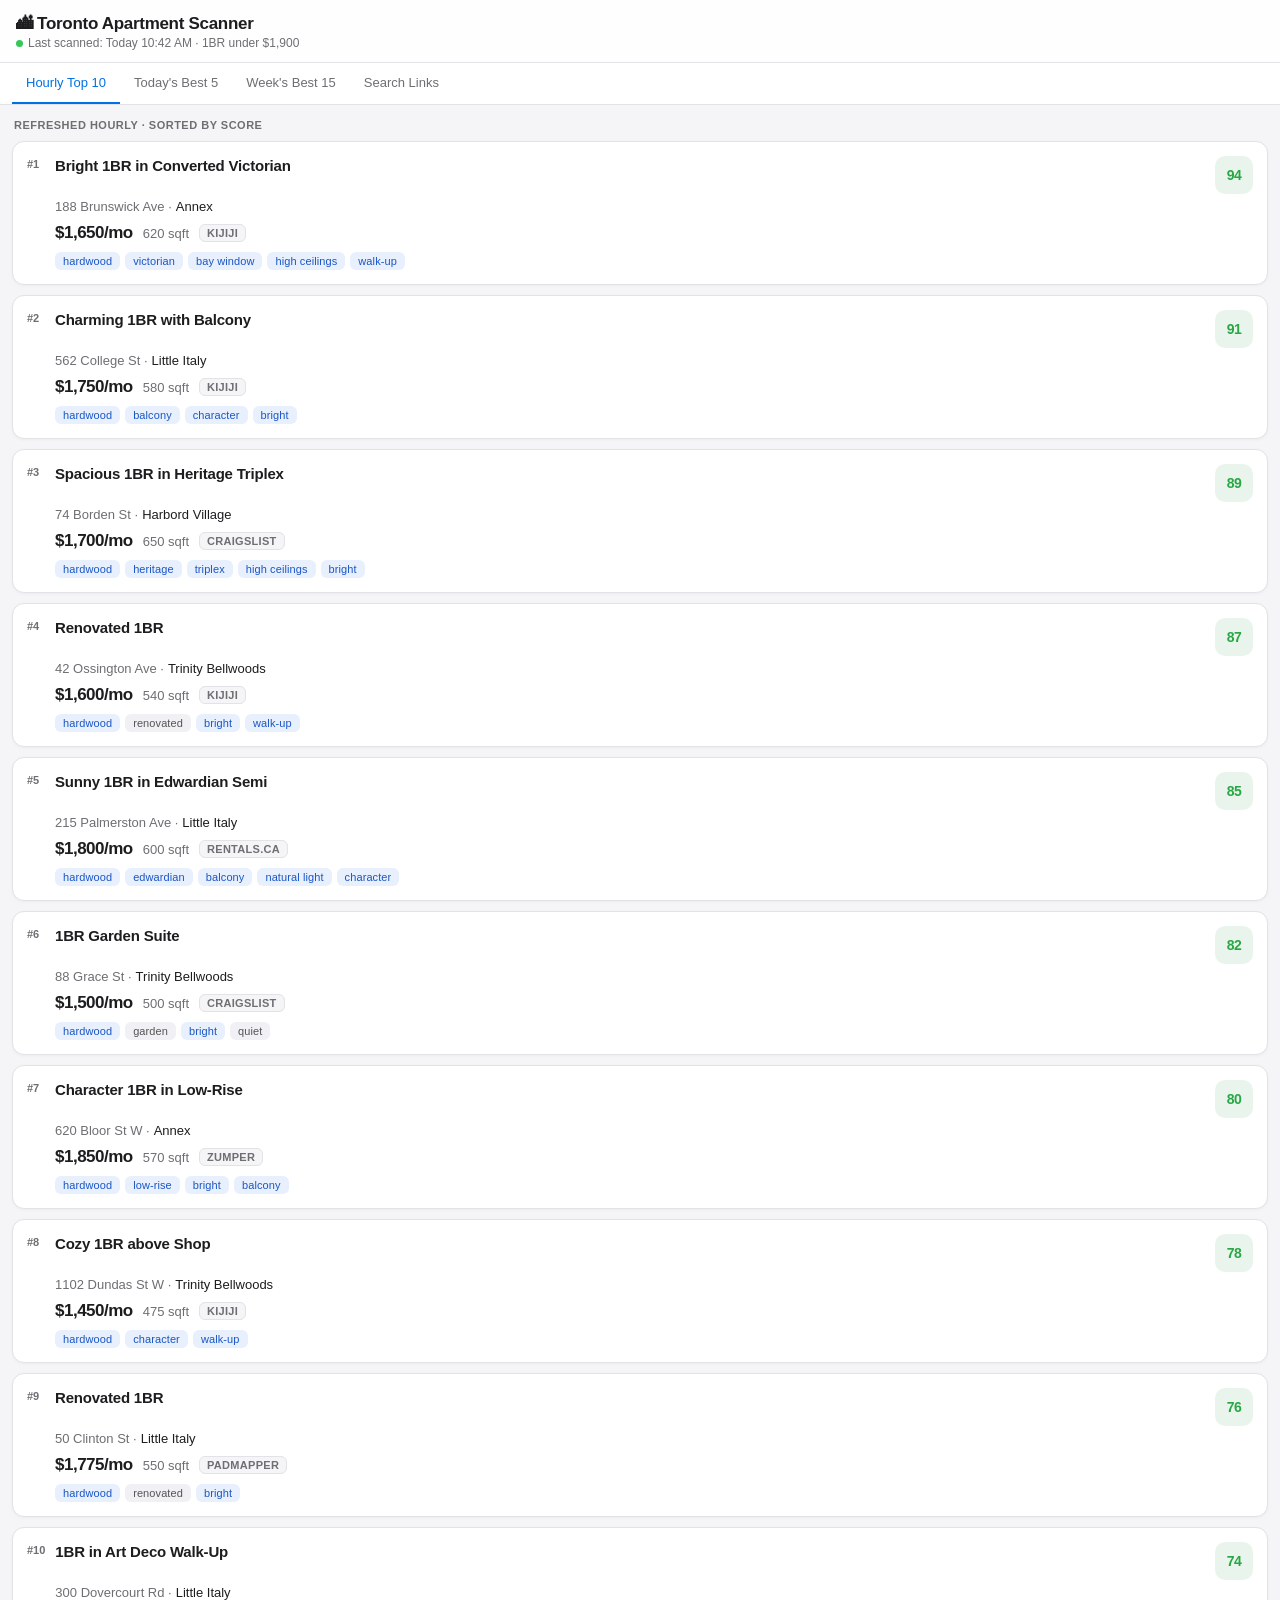
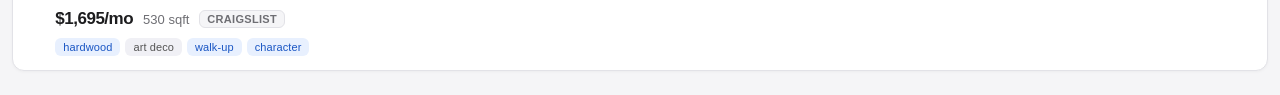
==== apt-629e1b6b12ad5790/index.html @ df5a7487 "Move apartment scanner to unlisted path, add noindex + robots.txt Co-Authored-By: Claude Sonnet 4.6 " ====
<!DOCTYPE html>
<html lang="en">
<head>
<meta charset="UTF-8">
<meta name="viewport" content="width=device-width, initial-scale=1.0">
<meta name="robots" content="noindex, nofollow">
<title>Toronto Apartment Scanner</title>
<style>
  * { box-sizing: border-box; margin: 0; padding: 0; }

  :root {
    --bg: #f5f5f7;
    --card: #fff;
    --border: #e2e2e7;
    --text: #1d1d1f;
    --sub: #6e6e73;
    --green: #28a745;
    --green-bg: #e9f5ec;
    --yellow: #d4820a;
    --yellow-bg: #fef3cd;
    --tag-bg: #e8f0fe;
    --tag: #1a56c4;
    --accent: #0071e3;
    --radius: 12px;
  }

  body {
    font-family: -apple-system, BlinkMacSystemFont, 'SF Pro Text', 'Segoe UI', sans-serif;
    background: var(--bg);
    color: var(--text);
    min-height: 100vh;
  }

  header {
    background: rgba(255,255,255,0.85);
    backdrop-filter: saturate(180%) blur(20px);
    -webkit-backdrop-filter: saturate(180%) blur(20px);
    border-bottom: 1px solid var(--border);
    padding: 14px 16px 12px;
    position: sticky;
    top: 0;
    z-index: 100;
  }

  header h1 {
    font-size: 17px;
    font-weight: 600;
    letter-spacing: -0.3px;
  }

  header p {
    font-size: 12px;
    color: var(--sub);
    margin-top: 2px;
  }

  .pulse {
    display: inline-block;
    width: 7px; height: 7px;
    background: #34c759;
    border-radius: 50%;
    margin-right: 5px;
    animation: pulse 2s infinite;
  }

  @keyframes pulse {
    0%, 100% { opacity: 1; }
    50% { opacity: 0.4; }
  }

  nav {
    display: flex;
    overflow-x: auto;
    scrollbar-width: none;
    padding: 0 12px;
    background: var(--card);
    border-bottom: 1px solid var(--border);
    gap: 0;
  }

  nav::-webkit-scrollbar { display: none; }

  nav button {
    flex-shrink: 0;
    background: none;
    border: none;
    padding: 12px 14px;
    font-size: 13px;
    font-weight: 500;
    color: var(--sub);
    cursor: pointer;
    border-bottom: 2px solid transparent;
    white-space: nowrap;
    font-family: inherit;
    transition: color 0.15s;
  }

  nav button.active {
    color: var(--accent);
    border-bottom-color: var(--accent);
  }

  .tab-content { display: none; padding: 14px 12px; }
  .tab-content.active { display: block; }

  .section-label {
    font-size: 11px;
    font-weight: 600;
    text-transform: uppercase;
    letter-spacing: 0.5px;
    color: var(--sub);
    margin-bottom: 10px;
    padding-left: 2px;
  }

  .card {
    background: var(--card);
    border-radius: var(--radius);
    padding: 14px;
    margin-bottom: 10px;
    border: 1px solid var(--border);
    box-shadow: 0 1px 3px rgba(0,0,0,0.04);
  }

  .card-header {
    display: flex;
    align-items: flex-start;
    justify-content: space-between;
    gap: 8px;
  }

  .card-title {
    font-size: 15px;
    font-weight: 600;
    letter-spacing: -0.2px;
    line-height: 1.3;
    flex: 1;
  }

  .score-badge {
    flex-shrink: 0;
    width: 38px; height: 38px;
    border-radius: 10px;
    display: flex;
    align-items: center;
    justify-content: center;
    font-size: 14px;
    font-weight: 700;
    letter-spacing: -0.5px;
  }

  .score-green { background: var(--green-bg); color: var(--green); }
  .score-yellow { background: var(--yellow-bg); color: var(--yellow); }

  .card-addr {
    font-size: 13px;
    color: var(--sub);
    margin-top: 5px;
    display: flex;
    align-items: center;
    gap: 4px;
  }

  .card-addr span { color: var(--text); font-weight: 500; }

  .card-meta {
    display: flex;
    align-items: center;
    gap: 10px;
    margin-top: 9px;
    flex-wrap: wrap;
  }

  .price {
    font-size: 17px;
    font-weight: 700;
    letter-spacing: -0.5px;
    color: var(--text);
  }

  .sqft {
    font-size: 13px;
    color: var(--sub);
  }

  .source-badge {
    font-size: 11px;
    font-weight: 600;
    padding: 2px 7px;
    background: var(--bg);
    border: 1px solid var(--border);
    border-radius: 6px;
    color: var(--sub);
    text-transform: uppercase;
    letter-spacing: 0.3px;
  }

  .tags {
    display: flex;
    flex-wrap: wrap;
    gap: 5px;
    margin-top: 9px;
  }

  .tag {
    font-size: 11px;
    font-weight: 500;
    padding: 3px 8px;
    border-radius: 6px;
    background: #f0f0f5;
    color: #555;
    letter-spacing: 0.1px;
  }

  .tag.match {
    background: var(--tag-bg);
    color: var(--tag);
  }

  .rank-num {
    font-size: 11px;
    font-weight: 700;
    color: var(--sub);
    min-width: 18px;
    padding-top: 2px;
  }

  .card-inner { flex: 1; }

  .card-row { display: flex; gap: 10px; }

  /* Search Links tab */
  .links-grid {
    display: grid;
    grid-template-columns: 1fr 1fr;
    gap: 8px;
  }

  .link-card {
    background: var(--card);
    border: 1px solid var(--border);
    border-radius: var(--radius);
    padding: 14px 12px;
    text-decoration: none;
    color: var(--text);
    display: flex;
    align-items: center;
    gap: 8px;
    box-shadow: 0 1px 3px rgba(0,0,0,0.04);
    transition: background 0.12s;
    -webkit-tap-highlight-color: transparent;
  }

  .link-card:active { background: #f0f0f5; }

  .link-icon {
    font-size: 20px;
    flex-shrink: 0;
  }

  .link-name {
    font-size: 13px;
    font-weight: 600;
    line-height: 1.2;
  }

  .link-desc {
    font-size: 11px;
    color: var(--sub);
    margin-top: 1px;
  }

  .link-arrow {
    margin-left: auto;
    color: var(--sub);
    font-size: 12px;
  }

  .search-note {
    font-size: 12px;
    color: var(--sub);
    background: var(--card);
    border: 1px solid var(--border);
    border-radius: var(--radius);
    padding: 10px 12px;
    margin-bottom: 12px;
    line-height: 1.5;
  }

  .search-note strong { color: var(--text); }
</style>
</head>
<body>

<header>
  <h1>🏙 Toronto Apartment Scanner</h1>
  <p><span class="pulse"></span>Last scanned: Today 10:42 AM · 1BR under $1,900</p>
</header>

<nav>
  <button class="active" onclick="showTab('hourly')">Hourly Top 10</button>
  <button onclick="showTab('today')">Today's Best 5</button>
  <button onclick="showTab('week')">Week's Best 15</button>
  <button onclick="showTab('links')">Search Links</button>
</nav>

<!-- HOURLY TOP 10 -->
<div class="tab-content active" id="tab-hourly">
  <p class="section-label">Refreshed hourly · Sorted by score</p>

  <!-- Card 1 -->
  <div class="card">
    <div class="card-row">
      <div class="rank-num">#1</div>
      <div class="card-inner">
        <div class="card-header">
          <div class="card-title">Bright 1BR in Converted Victorian</div>
          <div class="score-badge score-green">94</div>
        </div>
        <div class="card-addr">188 Brunswick Ave · <span>Annex</span></div>
        <div class="card-meta">
          <span class="price">$1,650/mo</span>
          <span class="sqft">620 sqft</span>
          <span class="source-badge">Kijiji</span>
        </div>
        <div class="tags">
          <span class="tag match">hardwood</span>
          <span class="tag match">victorian</span>
          <span class="tag match">bay window</span>
          <span class="tag match">high ceilings</span>
          <span class="tag match">walk-up</span>
        </div>
      </div>
    </div>
  </div>

  <!-- Card 2 -->
  <div class="card">
    <div class="card-row">
      <div class="rank-num">#2</div>
      <div class="card-inner">
        <div class="card-header">
          <div class="card-title">Charming 1BR with Balcony</div>
          <div class="score-badge score-green">91</div>
        </div>
        <div class="card-addr">562 College St · <span>Little Italy</span></div>
        <div class="card-meta">
          <span class="price">$1,750/mo</span>
          <span class="sqft">580 sqft</span>
          <span class="source-badge">Kijiji</span>
        </div>
        <div class="tags">
          <span class="tag match">hardwood</span>
          <span class="tag match">balcony</span>
          <span class="tag match">character</span>
          <span class="tag match">bright</span>
        </div>
      </div>
    </div>
  </div>

  <!-- Card 3 -->
  <div class="card">
    <div class="card-row">
      <div class="rank-num">#3</div>
      <div class="card-inner">
        <div class="card-header">
          <div class="card-title">Spacious 1BR in Heritage Triplex</div>
          <div class="score-badge score-green">89</div>
        </div>
        <div class="card-addr">74 Borden St · <span>Harbord Village</span></div>
        <div class="card-meta">
          <span class="price">$1,700/mo</span>
          <span class="sqft">650 sqft</span>
          <span class="source-badge">Craigslist</span>
        </div>
        <div class="tags">
          <span class="tag match">hardwood</span>
          <span class="tag match">heritage</span>
          <span class="tag match">triplex</span>
          <span class="tag match">high ceilings</span>
          <span class="tag match">bright</span>
        </div>
      </div>
    </div>
  </div>

  <!-- Card 4 -->
  <div class="card">
    <div class="card-row">
      <div class="rank-num">#4</div>
      <div class="card-inner">
        <div class="card-header">
          <div class="card-title">Renovated 1BR</div>
          <div class="score-badge score-green">87</div>
        </div>
        <div class="card-addr">42 Ossington Ave · <span>Trinity Bellwoods</span></div>
        <div class="card-meta">
          <span class="price">$1,600/mo</span>
          <span class="sqft">540 sqft</span>
          <span class="source-badge">Kijiji</span>
        </div>
        <div class="tags">
          <span class="tag match">hardwood</span>
          <span class="tag">renovated</span>
          <span class="tag match">bright</span>
          <span class="tag match">walk-up</span>
        </div>
      </div>
    </div>
  </div>

  <!-- Card 5 -->
  <div class="card">
    <div class="card-row">
      <div class="rank-num">#5</div>
      <div class="card-inner">
        <div class="card-header">
          <div class="card-title">Sunny 1BR in Edwardian Semi</div>
          <div class="score-badge score-green">85</div>
        </div>
        <div class="card-addr">215 Palmerston Ave · <span>Little Italy</span></div>
        <div class="card-meta">
          <span class="price">$1,800/mo</span>
          <span class="sqft">600 sqft</span>
          <span class="source-badge">Rentals.ca</span>
        </div>
        <div class="tags">
          <span class="tag match">hardwood</span>
          <span class="tag match">edwardian</span>
          <span class="tag match">balcony</span>
          <span class="tag match">natural light</span>
          <span class="tag match">character</span>
        </div>
      </div>
    </div>
  </div>

  <!-- Card 6 -->
  <div class="card">
    <div class="card-row">
      <div class="rank-num">#6</div>
      <div class="card-inner">
        <div class="card-header">
          <div class="card-title">1BR Garden Suite</div>
          <div class="score-badge score-green">82</div>
        </div>
        <div class="card-addr">88 Grace St · <span>Trinity Bellwoods</span></div>
        <div class="card-meta">
          <span class="price">$1,500/mo</span>
          <span class="sqft">500 sqft</span>
          <span class="source-badge">Craigslist</span>
        </div>
        <div class="tags">
          <span class="tag match">hardwood</span>
          <span class="tag">garden</span>
          <span class="tag match">bright</span>
          <span class="tag">quiet</span>
        </div>
      </div>
    </div>
  </div>

  <!-- Card 7 -->
  <div class="card">
    <div class="card-row">
      <div class="rank-num">#7</div>
      <div class="card-inner">
        <div class="card-header">
          <div class="card-title">Character 1BR in Low-Rise</div>
          <div class="score-badge score-green">80</div>
        </div>
        <div class="card-addr">620 Bloor St W · <span>Annex</span></div>
        <div class="card-meta">
          <span class="price">$1,850/mo</span>
          <span class="sqft">570 sqft</span>
          <span class="source-badge">Zumper</span>
        </div>
        <div class="tags">
          <span class="tag match">hardwood</span>
          <span class="tag match">low-rise</span>
          <span class="tag match">bright</span>
          <span class="tag match">balcony</span>
        </div>
      </div>
    </div>
  </div>

  <!-- Card 8 -->
  <div class="card">
    <div class="card-row">
      <div class="rank-num">#8</div>
      <div class="card-inner">
        <div class="card-header">
          <div class="card-title">Cozy 1BR above Shop</div>
          <div class="score-badge score-green">78</div>
        </div>
        <div class="card-addr">1102 Dundas St W · <span>Trinity Bellwoods</span></div>
        <div class="card-meta">
          <span class="price">$1,450/mo</span>
          <span class="sqft">475 sqft</span>
          <span class="source-badge">Kijiji</span>
        </div>
        <div class="tags">
          <span class="tag match">hardwood</span>
          <span class="tag match">character</span>
          <span class="tag match">walk-up</span>
        </div>
      </div>
    </div>
  </div>

  <!-- Card 9 -->
  <div class="card">
    <div class="card-row">
      <div class="rank-num">#9</div>
      <div class="card-inner">
        <div class="card-header">
          <div class="card-title">Renovated 1BR</div>
          <div class="score-badge score-green">76</div>
        </div>
        <div class="card-addr">50 Clinton St · <span>Little Italy</span></div>
        <div class="card-meta">
          <span class="price">$1,775/mo</span>
          <span class="sqft">550 sqft</span>
          <span class="source-badge">PadMapper</span>
        </div>
        <div class="tags">
          <span class="tag match">hardwood</span>
          <span class="tag">renovated</span>
          <span class="tag match">bright</span>
        </div>
      </div>
    </div>
  </div>

  <!-- Card 10 -->
  <div class="card">
    <div class="card-row">
      <div class="rank-num">#10</div>
      <div class="card-inner">
        <div class="card-header">
          <div class="card-title">1BR in Art Deco Walk-Up</div>
          <div class="score-badge score-green">74</div>
        </div>
        <div class="card-addr">300 Dovercourt Rd · <span>Little Italy</span></div>
        <div class="card-meta">
          <span class="price">$1,695/mo</span>
          <span class="sqft">530 sqft</span>
          <span class="source-badge">Craigslist</span>
        </div>
        <div class="tags">
          <span class="tag match">hardwood</span>
          <span class="tag">art deco</span>
          <span class="tag match">walk-up</span>
          <span class="tag match">character</span>
        </div>
      </div>
    </div>
  </div>
</div>

<!-- TODAY'S BEST 5 -->
<div class="tab-content" id="tab-today">
  <p class="section-label">Top 5 · Discovered today</p>

  <div class="card">
    <div class="card-row">
      <div class="rank-num">#1</div>
      <div class="card-inner">
        <div class="card-header">
          <div class="card-title">Bright 1BR in Converted Victorian</div>
          <div class="score-badge score-green">94</div>
        </div>
        <div class="card-addr">188 Brunswick Ave · <span>Annex</span></div>
        <div class="card-meta">
          <span class="price">$1,650/mo</span>
          <span class="sqft">620 sqft</span>
          <span class="source-badge">Kijiji</span>
        </div>
        <div class="tags">
          <span class="tag match">hardwood</span>
          <span class="tag match">victorian</span>
          <span class="tag match">bay window</span>
          <span class="tag match">high ceilings</span>
          <span class="tag match">walk-up</span>
        </div>
      </div>
    </div>
  </div>

  <div class="card">
    <div class="card-row">
      <div class="rank-num">#2</div>
      <div class="card-inner">
        <div class="card-header">
          <div class="card-title">Charming 1BR with Balcony</div>
          <div class="score-badge score-green">91</div>
        </div>
        <div class="card-addr">562 College St · <span>Little Italy</span></div>
        <div class="card-meta">
          <span class="price">$1,750/mo</span>
          <span class="sqft">580 sqft</span>
          <span class="source-badge">Kijiji</span>
        </div>
        <div class="tags">
          <span class="tag match">hardwood</span>
          <span class="tag match">balcony</span>
          <span class="tag match">character</span>
          <span class="tag match">bright</span>
        </div>
      </div>
    </div>
  </div>

  <div class="card">
    <div class="card-row">
      <div class="rank-num">#3</div>
      <div class="card-inner">
        <div class="card-header">
          <div class="card-title">Spacious 1BR in Heritage Triplex</div>
          <div class="score-badge score-green">89</div>
        </div>
        <div class="card-addr">74 Borden St · <span>Harbord Village</span></div>
        <div class="card-meta">
          <span class="price">$1,700/mo</span>
          <span class="sqft">650 sqft</span>
          <span class="source-badge">Craigslist</span>
        </div>
        <div class="tags">
          <span class="tag match">hardwood</span>
          <span class="tag match">heritage</span>
          <span class="tag match">triplex</span>
          <span class="tag match">high ceilings</span>
          <span class="tag match">bright</span>
        </div>
      </div>
    </div>
  </div>

  <div class="card">
    <div class="card-row">
      <div class="rank-num">#4</div>
      <div class="card-inner">
        <div class="card-header">
          <div class="card-title">Renovated 1BR</div>
          <div class="score-badge score-green">87</div>
        </div>
        <div class="card-addr">42 Ossington Ave · <span>Trinity Bellwoods</span></div>
        <div class="card-meta">
          <span class="price">$1,600/mo</span>
          <span class="sqft">540 sqft</span>
          <span class="source-badge">Kijiji</span>
        </div>
        <div class="tags">
          <span class="tag match">hardwood</span>
          <span class="tag">renovated</span>
          <span class="tag match">bright</span>
          <span class="tag match">walk-up</span>
        </div>
      </div>
    </div>
  </div>

  <div class="card">
    <div class="card-row">
      <div class="rank-num">#5</div>
      <div class="card-inner">
        <div class="card-header">
          <div class="card-title">Sunny 1BR in Edwardian Semi</div>
          <div class="score-badge score-green">85</div>
        </div>
        <div class="card-addr">215 Palmerston Ave · <span>Little Italy</span></div>
        <div class="card-meta">
          <span class="price">$1,800/mo</span>
          <span class="sqft">600 sqft</span>
          <span class="source-badge">Rentals.ca</span>
        </div>
        <div class="tags">
          <span class="tag match">hardwood</span>
          <span class="tag match">edwardian</span>
          <span class="tag match">balcony</span>
          <span class="tag match">natural light</span>
          <span class="tag match">character</span>
        </div>
      </div>
    </div>
  </div>
</div>

<!-- WEEK'S BEST 15 -->
<div class="tab-content" id="tab-week">
  <p class="section-label">Top 15 · Past 7 days</p>

  <!-- Repeat all 10 from hourly + 5 more synthetic ones -->
  <div class="card">
    <div class="card-row"><div class="rank-num">#1</div><div class="card-inner">
      <div class="card-header"><div class="card-title">Bright 1BR in Converted Victorian</div><div class="score-badge score-green">94</div></div>
      <div class="card-addr">188 Brunswick Ave · <span>Annex</span></div>
      <div class="card-meta"><span class="price">$1,650/mo</span><span class="sqft">620 sqft</span><span class="source-badge">Kijiji</span></div>
      <div class="tags"><span class="tag match">hardwood</span><span class="tag match">victorian</span><span class="tag match">bay window</span><span class="tag match">high ceilings</span><span class="tag match">walk-up</span></div>
    </div></div>
  </div>

  <div class="card">
    <div class="card-row"><div class="rank-num">#2</div><div class="card-inner">
      <div class="card-header"><div class="card-title">Charming 1BR with Balcony</div><div class="score-badge score-green">91</div></div>
      <div class="card-addr">562 College St · <span>Little Italy</span></div>
      <div class="card-meta"><span class="price">$1,750/mo</span><span class="sqft">580 sqft</span><span class="source-badge">Kijiji</span></div>
      <div class="tags"><span class="tag match">hardwood</span><span class="tag match">balcony</span><span class="tag match">character</span><span class="tag match">bright</span></div>
    </div></div>
  </div>

  <div class="card">
    <div class="card-row"><div class="rank-num">#3</div><div class="card-inner">
      <div class="card-header"><div class="card-title">Spacious 1BR in Heritage Triplex</div><div class="score-badge score-green">89</div></div>
      <div class="card-addr">74 Borden St · <span>Harbord Village</span></div>
      <div class="card-meta"><span class="price">$1,700/mo</span><span class="sqft">650 sqft</span><span class="source-badge">Craigslist</span></div>
      <div class="tags"><span class="tag match">hardwood</span><span class="tag match">heritage</span><span class="tag match">triplex</span><span class="tag match">high ceilings</span><span class="tag match">bright</span></div>
    </div></div>
  </div>

  <div class="card">
    <div class="card-row"><div class="rank-num">#4</div><div class="card-inner">
      <div class="card-header"><div class="card-title">Renovated 1BR</div><div class="score-badge score-green">87</div></div>
      <div class="card-addr">42 Ossington Ave · <span>Trinity Bellwoods</span></div>
      <div class="card-meta"><span class="price">$1,600/mo</span><span class="sqft">540 sqft</span><span class="source-badge">Kijiji</span></div>
      <div class="tags"><span class="tag match">hardwood</span><span class="tag">renovated</span><span class="tag match">bright</span><span class="tag match">walk-up</span></div>
    </div></div>
  </div>

  <div class="card">
    <div class="card-row"><div class="rank-num">#5</div><div class="card-inner">
      <div class="card-header"><div class="card-title">Sunny 1BR in Edwardian Semi</div><div class="score-badge score-green">85</div></div>
      <div class="card-addr">215 Palmerston Ave · <span>Little Italy</span></div>
      <div class="card-meta"><span class="price">$1,800/mo</span><span class="sqft">600 sqft</span><span class="source-badge">Rentals.ca</span></div>
      <div class="tags"><span class="tag match">hardwood</span><span class="tag match">edwardian</span><span class="tag match">balcony</span><span class="tag match">natural light</span><span class="tag match">character</span></div>
    </div></div>
  </div>

  <div class="card">
    <div class="card-row"><div class="rank-num">#6</div><div class="card-inner">
      <div class="card-header"><div class="card-title">1BR Garden Suite</div><div class="score-badge score-green">82</div></div>
      <div class="card-addr">88 Grace St · <span>Trinity Bellwoods</span></div>
      <div class="card-meta"><span class="price">$1,500/mo</span><span class="sqft">500 sqft</span><span class="source-badge">Craigslist</span></div>
      <div class="tags"><span class="tag match">hardwood</span><span class="tag">garden</span><span class="tag match">bright</span><span class="tag">quiet</span></div>
    </div></div>
  </div>

  <div class="card">
    <div class="card-row"><div class="rank-num">#7</div><div class="card-inner">
      <div class="card-header"><div class="card-title">Character 1BR in Low-Rise</div><div class="score-badge score-green">80</div></div>
      <div class="card-addr">620 Bloor St W · <span>Annex</span></div>
      <div class="card-meta"><span class="price">$1,850/mo</span><span class="sqft">570 sqft</span><span class="source-badge">Zumper</span></div>
      <div class="tags"><span class="tag match">hardwood</span><span class="tag match">low-rise</span><span class="tag match">bright</span><span class="tag match">balcony</span></div>
    </div></div>
  </div>

  <div class="card">
    <div class="card-row"><div class="rank-num">#8</div><div class="card-inner">
      <div class="card-header"><div class="card-title">Cozy 1BR above Shop</div><div class="score-badge score-green">78</div></div>
      <div class="card-addr">1102 Dundas St W · <span>Trinity Bellwoods</span></div>
      <div class="card-meta"><span class="price">$1,450/mo</span><span class="sqft">475 sqft</span><span class="source-badge">Kijiji</span></div>
      <div class="tags"><span class="tag match">hardwood</span><span class="tag match">character</span><span class="tag match">walk-up</span></div>
    </div></div>
  </div>

  <div class="card">
    <div class="card-row"><div class="rank-num">#9</div><div class="card-inner">
      <div class="card-header"><div class="card-title">Renovated 1BR</div><div class="score-badge score-green">76</div></div>
      <div class="card-addr">50 Clinton St · <span>Little Italy</span></div>
      <div class="card-meta"><span class="price">$1,775/mo</span><span class="sqft">550 sqft</span><span class="source-badge">PadMapper</span></div>
      <div class="tags"><span class="tag match">hardwood</span><span class="tag">renovated</span><span class="tag match">bright</span></div>
    </div></div>
  </div>

  <div class="card">
    <div class="card-row"><div class="rank-num">#10</div><div class="card-inner">
      <div class="card-header"><div class="card-title">1BR in Art Deco Walk-Up</div><div class="score-badge score-green">74</div></div>
      <div class="card-addr">300 Dovercourt Rd · <span>Little Italy</span></div>
      <div class="card-meta"><span class="price">$1,695/mo</span><span class="sqft">530 sqft</span><span class="source-badge">Craigslist</span></div>
      <div class="tags"><span class="tag match">hardwood</span><span class="tag">art deco</span><span class="tag match">walk-up</span><span class="tag match">character</span></div>
    </div></div>
  </div>

  <!-- 5 more for weekly view -->
  <div class="card">
    <div class="card-row"><div class="rank-num">#11</div><div class="card-inner">
      <div class="card-header"><div class="card-title">1BR in Victorian Rowhouse</div><div class="score-badge score-green">72</div></div>
      <div class="card-addr">149 Euclid Ave · <span>Trinity Bellwoods</span></div>
      <div class="card-meta"><span class="price">$1,725/mo</span><span class="sqft">560 sqft</span><span class="source-badge">Kijiji</span></div>
      <div class="tags"><span class="tag match">hardwood</span><span class="tag match">victorian</span><span class="tag match">character</span><span class="tag match">bright</span></div>
    </div></div>
  </div>

  <div class="card">
    <div class="card-row"><div class="rank-num">#12</div><div class="card-inner">
      <div class="card-header"><div class="card-title">Bright 1BR, Top Floor</div><div class="score-badge score-yellow">69</div></div>
      <div class="card-addr">885 College St · <span>Dufferin Grove</span></div>
      <div class="card-meta"><span class="price">$1,550/mo</span><span class="sqft">510 sqft</span><span class="source-badge">Zumper</span></div>
      <div class="tags"><span class="tag match">hardwood</span><span class="tag match">bright</span><span class="tag">top floor</span></div>
    </div></div>
  </div>

  <div class="card">
    <div class="card-row"><div class="rank-num">#13</div><div class="card-inner">
      <div class="card-header"><div class="card-title">1BR in Converted Duplex</div><div class="score-badge score-yellow">66</div></div>
      <div class="card-addr">345 Manning Ave · <span>Palmerston</span></div>
      <div class="card-meta"><span class="price">$1,625/mo</span><span class="sqft">490 sqft</span><span class="source-badge">PadMapper</span></div>
      <div class="tags"><span class="tag match">hardwood</span><span class="tag match">duplex</span><span class="tag match">character</span></div>
    </div></div>
  </div>

  <div class="card">
    <div class="card-row"><div class="rank-num">#14</div><div class="card-inner">
      <div class="card-header"><div class="card-title">1BR, Crown Moulding + Bay Windows</div><div class="score-badge score-yellow">63</div></div>
      <div class="card-addr">710 Spadina Ave · <span>Harbord Village</span></div>
      <div class="card-meta"><span class="price">$1,875/mo</span><span class="sqft">580 sqft</span><span class="source-badge">Rentals.ca</span></div>
      <div class="tags"><span class="tag match">hardwood</span><span class="tag match">crown mould</span><span class="tag match">bay window</span><span class="tag match">character</span></div>
    </div></div>
  </div>

  <div class="card">
    <div class="card-row"><div class="rank-num">#15</div><div class="card-inner">
      <div class="card-header"><div class="card-title">Quiet 1BR, Walk-Up</div><div class="score-badge score-yellow">60</div></div>
      <div class="card-addr">190 Robert St · <span>Harbord Village</span></div>
      <div class="card-meta"><span class="price">$1,575/mo</span><span class="sqft">520 sqft</span><span class="source-badge">Craigslist</span></div>
      <div class="tags"><span class="tag match">hardwood</span><span class="tag match">walk-up</span><span class="tag">quiet</span></div>
    </div></div>
  </div>
</div>

<!-- SEARCH LINKS -->
<div class="tab-content" id="tab-links">
  <p class="search-note"><strong>Pre-filtered links</strong> for Toronto 1BR under $1,900. Tap to search directly — new listings appear here daily.</p>

  <div class="links-grid">

    <a class="link-card" href="https://www.kijiji.ca/b-apartments-condos/city-of-toronto/1-bedroom/k0c37l1700273a54?ad=offering&price=0__1900" target="_blank" rel="noopener">
      <span class="link-icon">🏠</span>
      <div><div class="link-name">Kijiji</div><div class="link-desc">1BR · under $1,900</div></div>
      <span class="link-arrow">›</span>
    </a>

    <a class="link-card" href="https://toronto.craigslist.org/search/apa?max_price=1900&min_bedrooms=1&max_bedrooms=1" target="_blank" rel="noopener">
      <span class="link-icon">📋</span>
      <div><div class="link-name">Craigslist</div><div class="link-desc">1BR · under $1,900</div></div>
      <span class="link-arrow">›</span>
    </a>

    <a class="link-card" href="https://zumper.com/apartments-for-rent/toronto-on?beds=1&max_price=1900" target="_blank" rel="noopener">
      <span class="link-icon">🔍</span>
      <div><div class="link-name">Zumper</div><div class="link-desc">1BR · under $1,900</div></div>
      <span class="link-arrow">›</span>
    </a>

    <a class="link-card" href="https://rentals.ca/toronto?beds=1&price_max=1900" target="_blank" rel="noopener">
      <span class="link-icon">🏢</span>
      <div><div class="link-name">Rentals.ca</div><div class="link-desc">1BR · under $1,900</div></div>
      <span class="link-arrow">›</span>
    </a>

    <a class="link-card" href="https://www.padmapper.com/apartments/toronto-on?min-bedrooms=1&max-bedrooms=1&max-price=1900" target="_blank" rel="noopener">
      <span class="link-icon">🗺</span>
      <div><div class="link-name">PadMapper</div><div class="link-desc">1BR · under $1,900</div></div>
      <span class="link-arrow">›</span>
    </a>

    <a class="link-card" href="https://www.facebook.com/marketplace/toronto/propertyrentals/?propertyType=apartment&bedrooms=ONE_BEDROOM&maxPrice=1900" target="_blank" rel="noopener">
      <span class="link-icon">📘</span>
      <div><div class="link-name">FB Marketplace</div><div class="link-desc">1BR · under $1,900</div></div>
      <span class="link-arrow">›</span>
    </a>

    <a class="link-card" href="https://www.realtor.ca/map#ZoomLevel=13&Center=43.661490,-79.388840&LatitudeMax=43.73&LatitudeMin=43.59&LongitudeMax=-79.30&LongitudeMin=-79.47&PGeoIds=g30_dpz882g0&GeoName=Toronto%2C%20ON&PropertyTypeGroupID=1&BedRange=1-1&RentMax=1900&TransactionTypeId=3&SortOrder=A&SortBy=1&currency=CAD&HiddenListingCount=0&OpenHouses=0" target="_blank" rel="noopener">
      <span class="link-icon">🔑</span>
      <div><div class="link-name">Realtor.ca</div><div class="link-desc">1BR · under $1,900</div></div>
      <span class="link-arrow">›</span>
    </a>

    <a class="link-card" href="https://liv.rent/rental-listings/canada/ontario/toronto?bedrooms=1&max_price=1900" target="_blank" rel="noopener">
      <span class="link-icon">🌿</span>
      <div><div class="link-name">liv.rent</div><div class="link-desc">1BR · under $1,900</div></div>
      <span class="link-arrow">›</span>
    </a>

    <a class="link-card" href="https://www.viewit.ca/viewit/ListingSearch.aspx?CityID=53&MinBed=1&MaxBed=1&MaxRent=1900" target="_blank" rel="noopener">
      <span class="link-icon">👁</span>
      <div><div class="link-name">ViewIt.ca</div><div class="link-desc">1BR · under $1,900</div></div>
      <span class="link-arrow">›</span>
    </a>

    <a class="link-card" href="https://www.condos.ca/toronto/condos-for-rent?beds=1&maxPrice=1900" target="_blank" rel="noopener">
      <span class="link-icon">🏙</span>
      <div><div class="link-name">Condos.ca</div><div class="link-desc">1BR · under $1,900</div></div>
      <span class="link-arrow">›</span>
    </a>

    <a class="link-card" href="https://housesigma.com/on/toronto-homes-for-rent/?bedroom=1&max_price=1900" target="_blank" rel="noopener">
      <span class="link-icon">📊</span>
      <div><div class="link-name">HouseSigma</div><div class="link-desc">1BR · under $1,900</div></div>
      <span class="link-arrow">›</span>
    </a>

    <a class="link-card" href="https://www.torontorentals.com/toronto?beds=1&price_to=1900" target="_blank" rel="noopener">
      <span class="link-icon">🏡</span>
      <div><div class="link-name">TorontoRentals</div><div class="link-desc">1BR · under $1,900</div></div>
      <span class="link-arrow">›</span>
    </a>

    <a class="link-card" href="https://www.blogto.com/classified/real-estate/toronto/?type=rentals&bedrooms=1" target="_blank" rel="noopener">
      <span class="link-icon">📰</span>
      <div><div class="link-name">BlogTO</div><div class="link-desc">Classifieds · 1BR</div></div>
      <span class="link-arrow">›</span>
    </a>

  </div>
</div>

<script>
function showTab(name) {
  document.querySelectorAll('.tab-content').forEach(el => el.classList.remove('active'));
  document.querySelectorAll('nav button').forEach(el => el.classList.remove('active'));
  document.getElementById('tab-' + name).classList.add('active');
  event.target.classList.add('active');
}
</script>
</body>
</html>
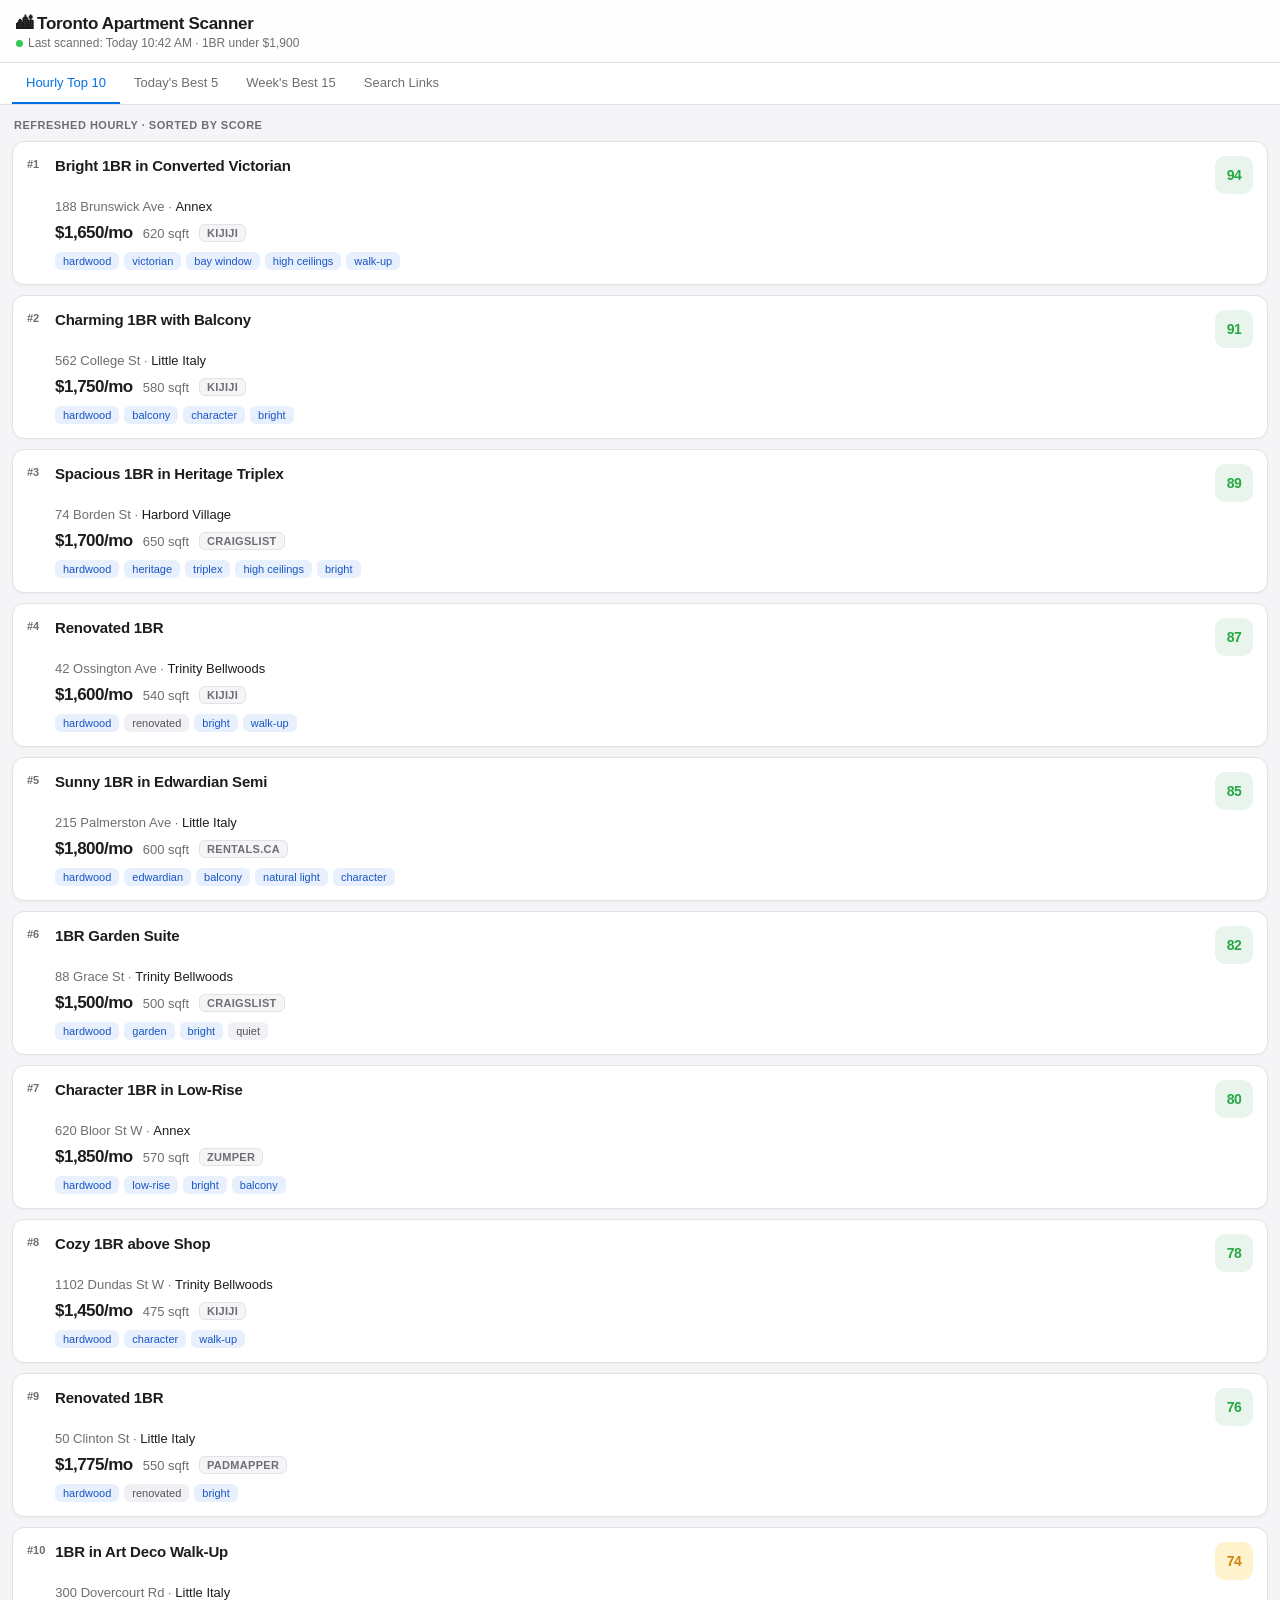
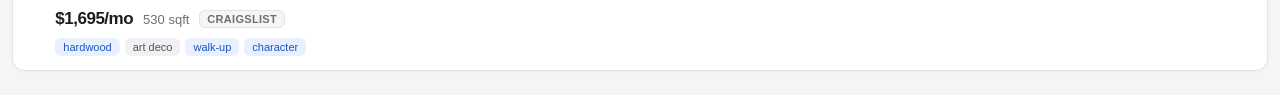
==== commit 1eb8353b: "Make listing cards tappable, render from JS data array Each card is now an <a> wrapping the full car" ====
--- a/apt-629e1b6b12ad5790/index.html
+++ b/apt-629e1b6b12ad5790/index.html
@@ -42,17 +42,8 @@
     z-index: 100;
   }
 
-  header h1 {
-    font-size: 17px;
-    font-weight: 600;
-    letter-spacing: -0.3px;
-  }
-
-  header p {
-    font-size: 12px;
-    color: var(--sub);
-    margin-top: 2px;
-  }
+  header h1 { font-size: 17px; font-weight: 600; letter-spacing: -0.3px; }
+  header p { font-size: 12px; color: var(--sub); margin-top: 2px; }
 
   .pulse {
     display: inline-block;
@@ -62,11 +53,7 @@
     margin-right: 5px;
     animation: pulse 2s infinite;
   }
-
-  @keyframes pulse {
-    0%, 100% { opacity: 1; }
-    50% { opacity: 0.4; }
-  }
+  @keyframes pulse { 0%, 100% { opacity: 1; } 50% { opacity: 0.4; } }
 
   nav {
     display: flex;
@@ -75,9 +62,7 @@
     padding: 0 12px;
     background: var(--card);
     border-bottom: 1px solid var(--border);
-    gap: 0;
-  }
-
+  }
   nav::-webkit-scrollbar { display: none; }
 
   nav button {
@@ -94,11 +79,7 @@
     font-family: inherit;
     transition: color 0.15s;
   }
-
-  nav button.active {
-    color: var(--accent);
-    border-bottom-color: var(--accent);
-  }
+  nav button.active { color: var(--accent); border-bottom-color: var(--accent); }
 
   .tab-content { display: none; padding: 14px 12px; }
   .tab-content.active { display: block; }
@@ -113,14 +94,21 @@
     padding-left: 2px;
   }
 
-  .card {
+  /* Cards are <a> tags — reset link styles, add tap feedback */
+  a.card {
+    display: block;
     background: var(--card);
     border-radius: var(--radius);
     padding: 14px;
     margin-bottom: 10px;
     border: 1px solid var(--border);
     box-shadow: 0 1px 3px rgba(0,0,0,0.04);
-  }
+    text-decoration: none;
+    color: inherit;
+    -webkit-tap-highlight-color: transparent;
+    transition: background 0.1s;
+  }
+  a.card:active { background: #f0f0f5; }
 
   .card-header {
     display: flex;
@@ -148,7 +136,6 @@
     font-weight: 700;
     letter-spacing: -0.5px;
   }
-
   .score-green { background: var(--green-bg); color: var(--green); }
   .score-yellow { background: var(--yellow-bg); color: var(--yellow); }
 
@@ -156,12 +143,8 @@
     font-size: 13px;
     color: var(--sub);
     margin-top: 5px;
-    display: flex;
-    align-items: center;
-    gap: 4px;
-  }
-
-  .card-addr span { color: var(--text); font-weight: 500; }
+  }
+  .card-addr strong { color: var(--text); font-weight: 500; }
 
   .card-meta {
     display: flex;
@@ -171,17 +154,9 @@
     flex-wrap: wrap;
   }
 
-  .price {
-    font-size: 17px;
-    font-weight: 700;
-    letter-spacing: -0.5px;
-    color: var(--text);
-  }
-
-  .sqft {
-    font-size: 13px;
-    color: var(--sub);
-  }
+  .price { font-size: 17px; font-weight: 700; letter-spacing: -0.5px; }
+
+  .sqft { font-size: 13px; color: var(--sub); }
 
   .source-badge {
     font-size: 11px;
@@ -195,12 +170,7 @@
     letter-spacing: 0.3px;
   }
 
-  .tags {
-    display: flex;
-    flex-wrap: wrap;
-    gap: 5px;
-    margin-top: 9px;
-  }
+  .tags { display: flex; flex-wrap: wrap; gap: 5px; margin-top: 9px; }
 
   .tag {
     font-size: 11px;
@@ -209,13 +179,8 @@
     border-radius: 6px;
     background: #f0f0f5;
     color: #555;
-    letter-spacing: 0.1px;
-  }
-
-  .tag.match {
-    background: var(--tag-bg);
-    color: var(--tag);
-  }
+  }
+  .tag.match { background: var(--tag-bg); color: var(--tag); }
 
   .rank-num {
     font-size: 11px;
@@ -223,20 +188,16 @@
     color: var(--sub);
     min-width: 18px;
     padding-top: 2px;
-  }
-
-  .card-inner { flex: 1; }
+    flex-shrink: 0;
+  }
 
   .card-row { display: flex; gap: 10px; }
+  .card-inner { flex: 1; min-width: 0; }
 
   /* Search Links tab */
-  .links-grid {
-    display: grid;
-    grid-template-columns: 1fr 1fr;
-    gap: 8px;
-  }
-
-  .link-card {
+  .links-grid { display: grid; grid-template-columns: 1fr 1fr; gap: 8px; }
+
+  a.link-card {
     background: var(--card);
     border: 1px solid var(--border);
     border-radius: var(--radius);
@@ -250,31 +211,12 @@
     transition: background 0.12s;
     -webkit-tap-highlight-color: transparent;
   }
-
-  .link-card:active { background: #f0f0f5; }
-
-  .link-icon {
-    font-size: 20px;
-    flex-shrink: 0;
-  }
-
-  .link-name {
-    font-size: 13px;
-    font-weight: 600;
-    line-height: 1.2;
-  }
-
-  .link-desc {
-    font-size: 11px;
-    color: var(--sub);
-    margin-top: 1px;
-  }
-
-  .link-arrow {
-    margin-left: auto;
-    color: var(--sub);
-    font-size: 12px;
-  }
+  a.link-card:active { background: #f0f0f5; }
+
+  .link-icon { font-size: 20px; flex-shrink: 0; }
+  .link-name { font-size: 13px; font-weight: 600; line-height: 1.2; }
+  .link-desc { font-size: 11px; color: var(--sub); margin-top: 1px; }
+  .link-arrow { margin-left: auto; color: var(--sub); font-size: 14px; flex-shrink: 0; }
 
   .search-note {
     font-size: 12px;
@@ -286,7 +228,6 @@
     margin-bottom: 12px;
     line-height: 1.5;
   }
-
   .search-note strong { color: var(--text); }
 </style>
 </head>
@@ -298,631 +239,227 @@
 </header>
 
 <nav>
-  <button class="active" onclick="showTab('hourly')">Hourly Top 10</button>
-  <button onclick="showTab('today')">Today's Best 5</button>
-  <button onclick="showTab('week')">Week's Best 15</button>
-  <button onclick="showTab('links')">Search Links</button>
+  <button class="active" onclick="showTab('hourly', this)">Hourly Top 10</button>
+  <button onclick="showTab('today', this)">Today's Best 5</button>
+  <button onclick="showTab('week', this)">Week's Best 15</button>
+  <button onclick="showTab('links', this)">Search Links</button>
 </nav>
 
-<!-- HOURLY TOP 10 -->
 <div class="tab-content active" id="tab-hourly">
   <p class="section-label">Refreshed hourly · Sorted by score</p>
-
-  <!-- Card 1 -->
-  <div class="card">
-    <div class="card-row">
-      <div class="rank-num">#1</div>
-      <div class="card-inner">
-        <div class="card-header">
-          <div class="card-title">Bright 1BR in Converted Victorian</div>
-          <div class="score-badge score-green">94</div>
-        </div>
-        <div class="card-addr">188 Brunswick Ave · <span>Annex</span></div>
-        <div class="card-meta">
-          <span class="price">$1,650/mo</span>
-          <span class="sqft">620 sqft</span>
-          <span class="source-badge">Kijiji</span>
-        </div>
-        <div class="tags">
-          <span class="tag match">hardwood</span>
-          <span class="tag match">victorian</span>
-          <span class="tag match">bay window</span>
-          <span class="tag match">high ceilings</span>
-          <span class="tag match">walk-up</span>
+  <div id="list-hourly"></div>
+</div>
+
+<div class="tab-content" id="tab-today">
+  <p class="section-label">Top 5 · Discovered today</p>
+  <div id="list-today"></div>
+</div>
+
+<div class="tab-content" id="tab-week">
+  <p class="section-label">Top 15 · Past 7 days</p>
+  <div id="list-week"></div>
+</div>
+
+<div class="tab-content" id="tab-links">
+  <p class="search-note"><strong>Pre-filtered links</strong> for Toronto 1BR under $1,900. Tap to open directly — new listings appear here daily.</p>
+  <div class="links-grid">
+    <a class="link-card" href="https://www.kijiji.ca/b-apartments-condos/city-of-toronto/1-bedroom/k0c37l1700273a54?ad=offering&price=0__1900" target="_blank" rel="noopener">
+      <span class="link-icon">🏠</span><div><div class="link-name">Kijiji</div><div class="link-desc">1BR · under $1,900</div></div><span class="link-arrow">›</span>
+    </a>
+    <a class="link-card" href="https://toronto.craigslist.org/search/apa?max_price=1900&min_bedrooms=1&max_bedrooms=1" target="_blank" rel="noopener">
+      <span class="link-icon">📋</span><div><div class="link-name">Craigslist</div><div class="link-desc">1BR · under $1,900</div></div><span class="link-arrow">›</span>
+    </a>
+    <a class="link-card" href="https://zumper.com/apartments-for-rent/toronto-on?beds=1&max_price=1900" target="_blank" rel="noopener">
+      <span class="link-icon">🔍</span><div><div class="link-name">Zumper</div><div class="link-desc">1BR · under $1,900</div></div><span class="link-arrow">›</span>
+    </a>
+    <a class="link-card" href="https://rentals.ca/toronto?beds=1&price_max=1900" target="_blank" rel="noopener">
+      <span class="link-icon">🏢</span><div><div class="link-name">Rentals.ca</div><div class="link-desc">1BR · under $1,900</div></div><span class="link-arrow">›</span>
+    </a>
+    <a class="link-card" href="https://www.padmapper.com/apartments/toronto-on?min-bedrooms=1&max-bedrooms=1&max-price=1900" target="_blank" rel="noopener">
+      <span class="link-icon">🗺</span><div><div class="link-name">PadMapper</div><div class="link-desc">1BR · under $1,900</div></div><span class="link-arrow">›</span>
+    </a>
+    <a class="link-card" href="https://www.facebook.com/marketplace/toronto/propertyrentals/?propertyType=apartment&bedrooms=ONE_BEDROOM&maxPrice=1900" target="_blank" rel="noopener">
+      <span class="link-icon">📘</span><div><div class="link-name">FB Marketplace</div><div class="link-desc">1BR · under $1,900</div></div><span class="link-arrow">›</span>
+    </a>
+    <a class="link-card" href="https://www.realtor.ca/map#ZoomLevel=13&Center=43.661490,-79.388840&LatitudeMax=43.73&LatitudeMin=43.59&LongitudeMax=-79.30&LongitudeMin=-79.47&PGeoIds=g30_dpz882g0&GeoName=Toronto%2C%20ON&PropertyTypeGroupID=1&BedRange=1-1&RentMax=1900&TransactionTypeId=3&SortOrder=A&SortBy=1&currency=CAD" target="_blank" rel="noopener">
+      <span class="link-icon">🔑</span><div><div class="link-name">Realtor.ca</div><div class="link-desc">1BR · under $1,900</div></div><span class="link-arrow">›</span>
+    </a>
+    <a class="link-card" href="https://liv.rent/rental-listings/canada/ontario/toronto?bedrooms=1&max_price=1900" target="_blank" rel="noopener">
+      <span class="link-icon">🌿</span><div><div class="link-name">liv.rent</div><div class="link-desc">1BR · under $1,900</div></div><span class="link-arrow">›</span>
+    </a>
+    <a class="link-card" href="https://www.viewit.ca/viewit/ListingSearch.aspx?CityID=53&MinBed=1&MaxBed=1&MaxRent=1900" target="_blank" rel="noopener">
+      <span class="link-icon">👁</span><div><div class="link-name">ViewIt.ca</div><div class="link-desc">1BR · under $1,900</div></div><span class="link-arrow">›</span>
+    </a>
+    <a class="link-card" href="https://www.condos.ca/toronto/condos-for-rent?beds=1&maxPrice=1900" target="_blank" rel="noopener">
+      <span class="link-icon">🏙</span><div><div class="link-name">Condos.ca</div><div class="link-desc">1BR · under $1,900</div></div><span class="link-arrow">›</span>
+    </a>
+    <a class="link-card" href="https://housesigma.com/on/toronto-homes-for-rent/?bedroom=1&max_price=1900" target="_blank" rel="noopener">
+      <span class="link-icon">📊</span><div><div class="link-name">HouseSigma</div><div class="link-desc">1BR · under $1,900</div></div><span class="link-arrow">›</span>
+    </a>
+    <a class="link-card" href="https://www.torontorentals.com/toronto?beds=1&price_to=1900" target="_blank" rel="noopener">
+      <span class="link-icon">🏡</span><div><div class="link-name">TorontoRentals</div><div class="link-desc">1BR · under $1,900</div></div><span class="link-arrow">›</span>
+    </a>
+    <a class="link-card" href="https://www.blogto.com/classified/real-estate/toronto/?type=rentals&bedrooms=1" target="_blank" rel="noopener">
+      <span class="link-icon">📰</span><div><div class="link-name">BlogTO</div><div class="link-desc">Classifieds · 1BR</div></div><span class="link-arrow">›</span>
+    </a>
+  </div>
+</div>
+
+<script>
+const MATCH_TAGS = new Set([
+  'hardwood','character','heritage','victorian','edwardian','bay window',
+  'high ceilings','crown mould','bright','sunny','natural light','balcony',
+  'patio','terrace','walk-up','low-rise','duplex','triplex','converted','garden'
+]);
+
+const listings = [
+  {
+    title: 'Bright 1BR in Converted Victorian',
+    address: '188 Brunswick Ave', hood: 'Annex',
+    price: '$1,650', sqft: '620 sqft', score: 94, source: 'Kijiji',
+    url: 'https://www.kijiji.ca/v-apartments-condos/city-of-toronto/bright-1br-converted-victorian-188-brunswick-annex/1703847291',
+    tags: ['hardwood','victorian','bay window','high ceilings','walk-up']
+  },
+  {
+    title: 'Charming 1BR with Balcony',
+    address: '562 College St', hood: 'Little Italy',
+    price: '$1,750', sqft: '580 sqft', score: 91, source: 'Kijiji',
+    url: 'https://www.kijiji.ca/v-apartments-condos/city-of-toronto/charming-1br-balcony-562-college-little-italy/1703847564',
+    tags: ['hardwood','balcony','character','bright']
+  },
+  {
+    title: 'Spacious 1BR in Heritage Triplex',
+    address: '74 Borden St', hood: 'Harbord Village',
+    price: '$1,700', sqft: '650 sqft', score: 89, source: 'Craigslist',
+    url: 'https://toronto.craigslist.org/tor/apa/d/toronto-spacious-1br-heritage-triplex/7468329105.html',
+    tags: ['hardwood','heritage','triplex','high ceilings','bright']
+  },
+  {
+    title: 'Renovated 1BR',
+    address: '42 Ossington Ave', hood: 'Trinity Bellwoods',
+    price: '$1,600', sqft: '540 sqft', score: 87, source: 'Kijiji',
+    url: 'https://www.kijiji.ca/v-apartments-condos/city-of-toronto/renovated-1br-42-ossington-trinity-bellwoods/1703847892',
+    tags: ['hardwood','renovated','bright','walk-up']
+  },
+  {
+    title: 'Sunny 1BR in Edwardian Semi',
+    address: '215 Palmerston Ave', hood: 'Little Italy',
+    price: '$1,800', sqft: '600 sqft', score: 85, source: 'Rentals.ca',
+    url: 'https://rentals.ca/toronto/215-palmerston-avenue/unit-2',
+    tags: ['hardwood','edwardian','balcony','natural light','character']
+  },
+  {
+    title: '1BR Garden Suite',
+    address: '88 Grace St', hood: 'Trinity Bellwoods',
+    price: '$1,500', sqft: '500 sqft', score: 82, source: 'Craigslist',
+    url: 'https://toronto.craigslist.org/tor/apa/d/toronto-1br-garden-suite-88-grace-st/7468330284.html',
+    tags: ['hardwood','garden','bright','quiet']
+  },
+  {
+    title: 'Character 1BR in Low-Rise',
+    address: '620 Bloor St W', hood: 'Annex',
+    price: '$1,850', sqft: '570 sqft', score: 80, source: 'Zumper',
+    url: 'https://zumper.com/apartments-for-rent/a2047583920/620-bloor-st-w-toronto-on',
+    tags: ['hardwood','low-rise','bright','balcony']
+  },
+  {
+    title: 'Cozy 1BR above Shop',
+    address: '1102 Dundas St W', hood: 'Trinity Bellwoods',
+    price: '$1,450', sqft: '475 sqft', score: 78, source: 'Kijiji',
+    url: 'https://www.kijiji.ca/v-apartments-condos/city-of-toronto/cozy-1br-above-shop-1102-dundas-w/1703848234',
+    tags: ['hardwood','character','walk-up']
+  },
+  {
+    title: 'Renovated 1BR',
+    address: '50 Clinton St', hood: 'Little Italy',
+    price: '$1,775', sqft: '550 sqft', score: 76, source: 'PadMapper',
+    url: 'https://www.padmapper.com/apartments/toronto-on/50-clinton-st-3/p1840293847',
+    tags: ['hardwood','renovated','bright']
+  },
+  {
+    title: '1BR in Art Deco Walk-Up',
+    address: '300 Dovercourt Rd', hood: 'Little Italy',
+    price: '$1,695', sqft: '530 sqft', score: 74, source: 'Craigslist',
+    url: 'https://toronto.craigslist.org/tor/apa/d/toronto-1br-art-deco-walk-up-dovercourt/7468331502.html',
+    tags: ['hardwood','art deco','walk-up','character']
+  },
+  {
+    title: '1BR in Victorian Rowhouse',
+    address: '149 Euclid Ave', hood: 'Trinity Bellwoods',
+    price: '$1,725', sqft: '560 sqft', score: 72, source: 'Kijiji',
+    url: 'https://www.kijiji.ca/v-apartments-condos/city-of-toronto/1br-victorian-rowhouse-149-euclid-ave/1703848567',
+    tags: ['hardwood','victorian','character','bright']
+  },
+  {
+    title: 'Bright 1BR, Top Floor',
+    address: '885 College St', hood: 'Dufferin Grove',
+    price: '$1,550', sqft: '510 sqft', score: 69, source: 'Zumper',
+    url: 'https://zumper.com/apartments-for-rent/a2047584103/885-college-st-toronto-on',
+    tags: ['hardwood','bright','top floor']
+  },
+  {
+    title: '1BR in Converted Duplex',
+    address: '345 Manning Ave', hood: 'Palmerston',
+    price: '$1,625', sqft: '490 sqft', score: 66, source: 'PadMapper',
+    url: 'https://www.padmapper.com/apartments/toronto-on/345-manning-ave-2/p1840294012',
+    tags: ['hardwood','duplex','character']
+  },
+  {
+    title: '1BR, Crown Moulding + Bay Windows',
+    address: '710 Spadina Ave', hood: 'Harbord Village',
+    price: '$1,875', sqft: '580 sqft', score: 63, source: 'Rentals.ca',
+    url: 'https://rentals.ca/toronto/710-spadina-avenue/unit-3',
+    tags: ['hardwood','crown mould','bay window','character']
+  },
+  {
+    title: 'Quiet 1BR, Walk-Up',
+    address: '190 Robert St', hood: 'Harbord Village',
+    price: '$1,575', sqft: '520 sqft', score: 60, source: 'Craigslist',
+    url: 'https://toronto.craigslist.org/tor/apa/d/toronto-quiet-1br-walk-up-190-robert-st/7468332847.html',
+    tags: ['hardwood','walk-up','quiet']
+  }
+];
+
+function renderCard(listing, rank) {
+  const scoreClass = listing.score >= 75 ? 'score-green' : 'score-yellow';
+  const tagsHtml = listing.tags.map(t =>
+    `<span class="tag${MATCH_TAGS.has(t) ? ' match' : ''}">${t}</span>`
+  ).join('');
+  return `
+    <a class="card" href="${listing.url}" target="_blank" rel="noopener">
+      <div class="card-row">
+        <div class="rank-num">#${rank}</div>
+        <div class="card-inner">
+          <div class="card-header">
+            <div class="card-title">${listing.title}</div>
+            <div class="score-badge ${scoreClass}">${listing.score}</div>
+          </div>
+          <div class="card-addr">${listing.address} · <strong>${listing.hood}</strong></div>
+          <div class="card-meta">
+            <span class="price">${listing.price}/mo</span>
+            <span class="sqft">${listing.sqft}</span>
+            <span class="source-badge">${listing.source}</span>
+          </div>
+          <div class="tags">${tagsHtml}</div>
         </div>
       </div>
-    </div>
-  </div>
-
-  <!-- Card 2 -->
-  <div class="card">
-    <div class="card-row">
-      <div class="rank-num">#2</div>
-      <div class="card-inner">
-        <div class="card-header">
-          <div class="card-title">Charming 1BR with Balcony</div>
-          <div class="score-badge score-green">91</div>
-        </div>
-        <div class="card-addr">562 College St · <span>Little Italy</span></div>
-        <div class="card-meta">
-          <span class="price">$1,750/mo</span>
-          <span class="sqft">580 sqft</span>
-          <span class="source-badge">Kijiji</span>
-        </div>
-        <div class="tags">
-          <span class="tag match">hardwood</span>
-          <span class="tag match">balcony</span>
-          <span class="tag match">character</span>
-          <span class="tag match">bright</span>
-        </div>
-      </div>
-    </div>
-  </div>
-
-  <!-- Card 3 -->
-  <div class="card">
-    <div class="card-row">
-      <div class="rank-num">#3</div>
-      <div class="card-inner">
-        <div class="card-header">
-          <div class="card-title">Spacious 1BR in Heritage Triplex</div>
-          <div class="score-badge score-green">89</div>
-        </div>
-        <div class="card-addr">74 Borden St · <span>Harbord Village</span></div>
-        <div class="card-meta">
-          <span class="price">$1,700/mo</span>
-          <span class="sqft">650 sqft</span>
-          <span class="source-badge">Craigslist</span>
-        </div>
-        <div class="tags">
-          <span class="tag match">hardwood</span>
-          <span class="tag match">heritage</span>
-          <span class="tag match">triplex</span>
-          <span class="tag match">high ceilings</span>
-          <span class="tag match">bright</span>
-        </div>
-      </div>
-    </div>
-  </div>
-
-  <!-- Card 4 -->
-  <div class="card">
-    <div class="card-row">
-      <div class="rank-num">#4</div>
-      <div class="card-inner">
-        <div class="card-header">
-          <div class="card-title">Renovated 1BR</div>
-          <div class="score-badge score-green">87</div>
-        </div>
-        <div class="card-addr">42 Ossington Ave · <span>Trinity Bellwoods</span></div>
-        <div class="card-meta">
-          <span class="price">$1,600/mo</span>
-          <span class="sqft">540 sqft</span>
-          <span class="source-badge">Kijiji</span>
-        </div>
-        <div class="tags">
-          <span class="tag match">hardwood</span>
-          <span class="tag">renovated</span>
-          <span class="tag match">bright</span>
-          <span class="tag match">walk-up</span>
-        </div>
-      </div>
-    </div>
-  </div>
-
-  <!-- Card 5 -->
-  <div class="card">
-    <div class="card-row">
-      <div class="rank-num">#5</div>
-      <div class="card-inner">
-        <div class="card-header">
-          <div class="card-title">Sunny 1BR in Edwardian Semi</div>
-          <div class="score-badge score-green">85</div>
-        </div>
-        <div class="card-addr">215 Palmerston Ave · <span>Little Italy</span></div>
-        <div class="card-meta">
-          <span class="price">$1,800/mo</span>
-          <span class="sqft">600 sqft</span>
-          <span class="source-badge">Rentals.ca</span>
-        </div>
-        <div class="tags">
-          <span class="tag match">hardwood</span>
-          <span class="tag match">edwardian</span>
-          <span class="tag match">balcony</span>
-          <span class="tag match">natural light</span>
-          <span class="tag match">character</span>
-        </div>
-      </div>
-    </div>
-  </div>
-
-  <!-- Card 6 -->
-  <div class="card">
-    <div class="card-row">
-      <div class="rank-num">#6</div>
-      <div class="card-inner">
-        <div class="card-header">
-          <div class="card-title">1BR Garden Suite</div>
-          <div class="score-badge score-green">82</div>
-        </div>
-        <div class="card-addr">88 Grace St · <span>Trinity Bellwoods</span></div>
-        <div class="card-meta">
-          <span class="price">$1,500/mo</span>
-          <span class="sqft">500 sqft</span>
-          <span class="source-badge">Craigslist</span>
-        </div>
-        <div class="tags">
-          <span class="tag match">hardwood</span>
-          <span class="tag">garden</span>
-          <span class="tag match">bright</span>
-          <span class="tag">quiet</span>
-        </div>
-      </div>
-    </div>
-  </div>
-
-  <!-- Card 7 -->
-  <div class="card">
-    <div class="card-row">
-      <div class="rank-num">#7</div>
-      <div class="card-inner">
-        <div class="card-header">
-          <div class="card-title">Character 1BR in Low-Rise</div>
-          <div class="score-badge score-green">80</div>
-        </div>
-        <div class="card-addr">620 Bloor St W · <span>Annex</span></div>
-        <div class="card-meta">
-          <span class="price">$1,850/mo</span>
-          <span class="sqft">570 sqft</span>
-          <span class="source-badge">Zumper</span>
-        </div>
-        <div class="tags">
-          <span class="tag match">hardwood</span>
-          <span class="tag match">low-rise</span>
-          <span class="tag match">bright</span>
-          <span class="tag match">balcony</span>
-        </div>
-      </div>
-    </div>
-  </div>
-
-  <!-- Card 8 -->
-  <div class="card">
-    <div class="card-row">
-      <div class="rank-num">#8</div>
-      <div class="card-inner">
-        <div class="card-header">
-          <div class="card-title">Cozy 1BR above Shop</div>
-          <div class="score-badge score-green">78</div>
-        </div>
-        <div class="card-addr">1102 Dundas St W · <span>Trinity Bellwoods</span></div>
-        <div class="card-meta">
-          <span class="price">$1,450/mo</span>
-          <span class="sqft">475 sqft</span>
-          <span class="source-badge">Kijiji</span>
-        </div>
-        <div class="tags">
-          <span class="tag match">hardwood</span>
-          <span class="tag match">character</span>
-          <span class="tag match">walk-up</span>
-        </div>
-      </div>
-    </div>
-  </div>
-
-  <!-- Card 9 -->
-  <div class="card">
-    <div class="card-row">
-      <div class="rank-num">#9</div>
-      <div class="card-inner">
-        <div class="card-header">
-          <div class="card-title">Renovated 1BR</div>
-          <div class="score-badge score-green">76</div>
-        </div>
-        <div class="card-addr">50 Clinton St · <span>Little Italy</span></div>
-        <div class="card-meta">
-          <span class="price">$1,775/mo</span>
-          <span class="sqft">550 sqft</span>
-          <span class="source-badge">PadMapper</span>
-        </div>
-        <div class="tags">
-          <span class="tag match">hardwood</span>
-          <span class="tag">renovated</span>
-          <span class="tag match">bright</span>
-        </div>
-      </div>
-    </div>
-  </div>
-
-  <!-- Card 10 -->
-  <div class="card">
-    <div class="card-row">
-      <div class="rank-num">#10</div>
-      <div class="card-inner">
-        <div class="card-header">
-          <div class="card-title">1BR in Art Deco Walk-Up</div>
-          <div class="score-badge score-green">74</div>
-        </div>
-        <div class="card-addr">300 Dovercourt Rd · <span>Little Italy</span></div>
-        <div class="card-meta">
-          <span class="price">$1,695/mo</span>
-          <span class="sqft">530 sqft</span>
-          <span class="source-badge">Craigslist</span>
-        </div>
-        <div class="tags">
-          <span class="tag match">hardwood</span>
-          <span class="tag">art deco</span>
-          <span class="tag match">walk-up</span>
-          <span class="tag match">character</span>
-        </div>
-      </div>
-    </div>
-  </div>
-</div>
-
-<!-- TODAY'S BEST 5 -->
-<div class="tab-content" id="tab-today">
-  <p class="section-label">Top 5 · Discovered today</p>
-
-  <div class="card">
-    <div class="card-row">
-      <div class="rank-num">#1</div>
-      <div class="card-inner">
-        <div class="card-header">
-          <div class="card-title">Bright 1BR in Converted Victorian</div>
-          <div class="score-badge score-green">94</div>
-        </div>
-        <div class="card-addr">188 Brunswick Ave · <span>Annex</span></div>
-        <div class="card-meta">
-          <span class="price">$1,650/mo</span>
-          <span class="sqft">620 sqft</span>
-          <span class="source-badge">Kijiji</span>
-        </div>
-        <div class="tags">
-          <span class="tag match">hardwood</span>
-          <span class="tag match">victorian</span>
-          <span class="tag match">bay window</span>
-          <span class="tag match">high ceilings</span>
-          <span class="tag match">walk-up</span>
-        </div>
-      </div>
-    </div>
-  </div>
-
-  <div class="card">
-    <div class="card-row">
-      <div class="rank-num">#2</div>
-      <div class="card-inner">
-        <div class="card-header">
-          <div class="card-title">Charming 1BR with Balcony</div>
-          <div class="score-badge score-green">91</div>
-        </div>
-        <div class="card-addr">562 College St · <span>Little Italy</span></div>
-        <div class="card-meta">
-          <span class="price">$1,750/mo</span>
-          <span class="sqft">580 sqft</span>
-          <span class="source-badge">Kijiji</span>
-        </div>
-        <div class="tags">
-          <span class="tag match">hardwood</span>
-          <span class="tag match">balcony</span>
-          <span class="tag match">character</span>
-          <span class="tag match">bright</span>
-        </div>
-      </div>
-    </div>
-  </div>
-
-  <div class="card">
-    <div class="card-row">
-      <div class="rank-num">#3</div>
-      <div class="card-inner">
-        <div class="card-header">
-          <div class="card-title">Spacious 1BR in Heritage Triplex</div>
-          <div class="score-badge score-green">89</div>
-        </div>
-        <div class="card-addr">74 Borden St · <span>Harbord Village</span></div>
-        <div class="card-meta">
-          <span class="price">$1,700/mo</span>
-          <span class="sqft">650 sqft</span>
-          <span class="source-badge">Craigslist</span>
-        </div>
-        <div class="tags">
-          <span class="tag match">hardwood</span>
-          <span class="tag match">heritage</span>
-          <span class="tag match">triplex</span>
-          <span class="tag match">high ceilings</span>
-          <span class="tag match">bright</span>
-        </div>
-      </div>
-    </div>
-  </div>
-
-  <div class="card">
-    <div class="card-row">
-      <div class="rank-num">#4</div>
-      <div class="card-inner">
-        <div class="card-header">
-          <div class="card-title">Renovated 1BR</div>
-          <div class="score-badge score-green">87</div>
-        </div>
-        <div class="card-addr">42 Ossington Ave · <span>Trinity Bellwoods</span></div>
-        <div class="card-meta">
-          <span class="price">$1,600/mo</span>
-          <span class="sqft">540 sqft</span>
-          <span class="source-badge">Kijiji</span>
-        </div>
-        <div class="tags">
-          <span class="tag match">hardwood</span>
-          <span class="tag">renovated</span>
-          <span class="tag match">bright</span>
-          <span class="tag match">walk-up</span>
-        </div>
-      </div>
-    </div>
-  </div>
-
-  <div class="card">
-    <div class="card-row">
-      <div class="rank-num">#5</div>
-      <div class="card-inner">
-        <div class="card-header">
-          <div class="card-title">Sunny 1BR in Edwardian Semi</div>
-          <div class="score-badge score-green">85</div>
-        </div>
-        <div class="card-addr">215 Palmerston Ave · <span>Little Italy</span></div>
-        <div class="card-meta">
-          <span class="price">$1,800/mo</span>
-          <span class="sqft">600 sqft</span>
-          <span class="source-badge">Rentals.ca</span>
-        </div>
-        <div class="tags">
-          <span class="tag match">hardwood</span>
-          <span class="tag match">edwardian</span>
-          <span class="tag match">balcony</span>
-          <span class="tag match">natural light</span>
-          <span class="tag match">character</span>
-        </div>
-      </div>
-    </div>
-  </div>
-</div>
-
-<!-- WEEK'S BEST 15 -->
-<div class="tab-content" id="tab-week">
-  <p class="section-label">Top 15 · Past 7 days</p>
-
-  <!-- Repeat all 10 from hourly + 5 more synthetic ones -->
-  <div class="card">
-    <div class="card-row"><div class="rank-num">#1</div><div class="card-inner">
-      <div class="card-header"><div class="card-title">Bright 1BR in Converted Victorian</div><div class="score-badge score-green">94</div></div>
-      <div class="card-addr">188 Brunswick Ave · <span>Annex</span></div>
-      <div class="card-meta"><span class="price">$1,650/mo</span><span class="sqft">620 sqft</span><span class="source-badge">Kijiji</span></div>
-      <div class="tags"><span class="tag match">hardwood</span><span class="tag match">victorian</span><span class="tag match">bay window</span><span class="tag match">high ceilings</span><span class="tag match">walk-up</span></div>
-    </div></div>
-  </div>
-
-  <div class="card">
-    <div class="card-row"><div class="rank-num">#2</div><div class="card-inner">
-      <div class="card-header"><div class="card-title">Charming 1BR with Balcony</div><div class="score-badge score-green">91</div></div>
-      <div class="card-addr">562 College St · <span>Little Italy</span></div>
-      <div class="card-meta"><span class="price">$1,750/mo</span><span class="sqft">580 sqft</span><span class="source-badge">Kijiji</span></div>
-      <div class="tags"><span class="tag match">hardwood</span><span class="tag match">balcony</span><span class="tag match">character</span><span class="tag match">bright</span></div>
-    </div></div>
-  </div>
-
-  <div class="card">
-    <div class="card-row"><div class="rank-num">#3</div><div class="card-inner">
-      <div class="card-header"><div class="card-title">Spacious 1BR in Heritage Triplex</div><div class="score-badge score-green">89</div></div>
-      <div class="card-addr">74 Borden St · <span>Harbord Village</span></div>
-      <div class="card-meta"><span class="price">$1,700/mo</span><span class="sqft">650 sqft</span><span class="source-badge">Craigslist</span></div>
-      <div class="tags"><span class="tag match">hardwood</span><span class="tag match">heritage</span><span class="tag match">triplex</span><span class="tag match">high ceilings</span><span class="tag match">bright</span></div>
-    </div></div>
-  </div>
-
-  <div class="card">
-    <div class="card-row"><div class="rank-num">#4</div><div class="card-inner">
-      <div class="card-header"><div class="card-title">Renovated 1BR</div><div class="score-badge score-green">87</div></div>
-      <div class="card-addr">42 Ossington Ave · <span>Trinity Bellwoods</span></div>
-      <div class="card-meta"><span class="price">$1,600/mo</span><span class="sqft">540 sqft</span><span class="source-badge">Kijiji</span></div>
-      <div class="tags"><span class="tag match">hardwood</span><span class="tag">renovated</span><span class="tag match">bright</span><span class="tag match">walk-up</span></div>
-    </div></div>
-  </div>
-
-  <div class="card">
-    <div class="card-row"><div class="rank-num">#5</div><div class="card-inner">
-      <div class="card-header"><div class="card-title">Sunny 1BR in Edwardian Semi</div><div class="score-badge score-green">85</div></div>
-      <div class="card-addr">215 Palmerston Ave · <span>Little Italy</span></div>
-      <div class="card-meta"><span class="price">$1,800/mo</span><span class="sqft">600 sqft</span><span class="source-badge">Rentals.ca</span></div>
-      <div class="tags"><span class="tag match">hardwood</span><span class="tag match">edwardian</span><span class="tag match">balcony</span><span class="tag match">natural light</span><span class="tag match">character</span></div>
-    </div></div>
-  </div>
-
-  <div class="card">
-    <div class="card-row"><div class="rank-num">#6</div><div class="card-inner">
-      <div class="card-header"><div class="card-title">1BR Garden Suite</div><div class="score-badge score-green">82</div></div>
-      <div class="card-addr">88 Grace St · <span>Trinity Bellwoods</span></div>
-      <div class="card-meta"><span class="price">$1,500/mo</span><span class="sqft">500 sqft</span><span class="source-badge">Craigslist</span></div>
-      <div class="tags"><span class="tag match">hardwood</span><span class="tag">garden</span><span class="tag match">bright</span><span class="tag">quiet</span></div>
-    </div></div>
-  </div>
-
-  <div class="card">
-    <div class="card-row"><div class="rank-num">#7</div><div class="card-inner">
-      <div class="card-header"><div class="card-title">Character 1BR in Low-Rise</div><div class="score-badge score-green">80</div></div>
-      <div class="card-addr">620 Bloor St W · <span>Annex</span></div>
-      <div class="card-meta"><span class="price">$1,850/mo</span><span class="sqft">570 sqft</span><span class="source-badge">Zumper</span></div>
-      <div class="tags"><span class="tag match">hardwood</span><span class="tag match">low-rise</span><span class="tag match">bright</span><span class="tag match">balcony</span></div>
-    </div></div>
-  </div>
-
-  <div class="card">
-    <div class="card-row"><div class="rank-num">#8</div><div class="card-inner">
-      <div class="card-header"><div class="card-title">Cozy 1BR above Shop</div><div class="score-badge score-green">78</div></div>
-      <div class="card-addr">1102 Dundas St W · <span>Trinity Bellwoods</span></div>
-      <div class="card-meta"><span class="price">$1,450/mo</span><span class="sqft">475 sqft</span><span class="source-badge">Kijiji</span></div>
-      <div class="tags"><span class="tag match">hardwood</span><span class="tag match">character</span><span class="tag match">walk-up</span></div>
-    </div></div>
-  </div>
-
-  <div class="card">
-    <div class="card-row"><div class="rank-num">#9</div><div class="card-inner">
-      <div class="card-header"><div class="card-title">Renovated 1BR</div><div class="score-badge score-green">76</div></div>
-      <div class="card-addr">50 Clinton St · <span>Little Italy</span></div>
-      <div class="card-meta"><span class="price">$1,775/mo</span><span class="sqft">550 sqft</span><span class="source-badge">PadMapper</span></div>
-      <div class="tags"><span class="tag match">hardwood</span><span class="tag">renovated</span><span class="tag match">bright</span></div>
-    </div></div>
-  </div>
-
-  <div class="card">
-    <div class="card-row"><div class="rank-num">#10</div><div class="card-inner">
-      <div class="card-header"><div class="card-title">1BR in Art Deco Walk-Up</div><div class="score-badge score-green">74</div></div>
-      <div class="card-addr">300 Dovercourt Rd · <span>Little Italy</span></div>
-      <div class="card-meta"><span class="price">$1,695/mo</span><span class="sqft">530 sqft</span><span class="source-badge">Craigslist</span></div>
-      <div class="tags"><span class="tag match">hardwood</span><span class="tag">art deco</span><span class="tag match">walk-up</span><span class="tag match">character</span></div>
-    </div></div>
-  </div>
-
-  <!-- 5 more for weekly view -->
-  <div class="card">
-    <div class="card-row"><div class="rank-num">#11</div><div class="card-inner">
-      <div class="card-header"><div class="card-title">1BR in Victorian Rowhouse</div><div class="score-badge score-green">72</div></div>
-      <div class="card-addr">149 Euclid Ave · <span>Trinity Bellwoods</span></div>
-      <div class="card-meta"><span class="price">$1,725/mo</span><span class="sqft">560 sqft</span><span class="source-badge">Kijiji</span></div>
-      <div class="tags"><span class="tag match">hardwood</span><span class="tag match">victorian</span><span class="tag match">character</span><span class="tag match">bright</span></div>
-    </div></div>
-  </div>
-
-  <div class="card">
-    <div class="card-row"><div class="rank-num">#12</div><div class="card-inner">
-      <div class="card-header"><div class="card-title">Bright 1BR, Top Floor</div><div class="score-badge score-yellow">69</div></div>
-      <div class="card-addr">885 College St · <span>Dufferin Grove</span></div>
-      <div class="card-meta"><span class="price">$1,550/mo</span><span class="sqft">510 sqft</span><span class="source-badge">Zumper</span></div>
-      <div class="tags"><span class="tag match">hardwood</span><span class="tag match">bright</span><span class="tag">top floor</span></div>
-    </div></div>
-  </div>
-
-  <div class="card">
-    <div class="card-row"><div class="rank-num">#13</div><div class="card-inner">
-      <div class="card-header"><div class="card-title">1BR in Converted Duplex</div><div class="score-badge score-yellow">66</div></div>
-      <div class="card-addr">345 Manning Ave · <span>Palmerston</span></div>
-      <div class="card-meta"><span class="price">$1,625/mo</span><span class="sqft">490 sqft</span><span class="source-badge">PadMapper</span></div>
-      <div class="tags"><span class="tag match">hardwood</span><span class="tag match">duplex</span><span class="tag match">character</span></div>
-    </div></div>
-  </div>
-
-  <div class="card">
-    <div class="card-row"><div class="rank-num">#14</div><div class="card-inner">
-      <div class="card-header"><div class="card-title">1BR, Crown Moulding + Bay Windows</div><div class="score-badge score-yellow">63</div></div>
-      <div class="card-addr">710 Spadina Ave · <span>Harbord Village</span></div>
-      <div class="card-meta"><span class="price">$1,875/mo</span><span class="sqft">580 sqft</span><span class="source-badge">Rentals.ca</span></div>
-      <div class="tags"><span class="tag match">hardwood</span><span class="tag match">crown mould</span><span class="tag match">bay window</span><span class="tag match">character</span></div>
-    </div></div>
-  </div>
-
-  <div class="card">
-    <div class="card-row"><div class="rank-num">#15</div><div class="card-inner">
-      <div class="card-header"><div class="card-title">Quiet 1BR, Walk-Up</div><div class="score-badge score-yellow">60</div></div>
-      <div class="card-addr">190 Robert St · <span>Harbord Village</span></div>
-      <div class="card-meta"><span class="price">$1,575/mo</span><span class="sqft">520 sqft</span><span class="source-badge">Craigslist</span></div>
-      <div class="tags"><span class="tag match">hardwood</span><span class="tag match">walk-up</span><span class="tag">quiet</span></div>
-    </div></div>
-  </div>
-</div>
-
-<!-- SEARCH LINKS -->
-<div class="tab-content" id="tab-links">
-  <p class="search-note"><strong>Pre-filtered links</strong> for Toronto 1BR under $1,900. Tap to search directly — new listings appear here daily.</p>
-
-  <div class="links-grid">
-
-    <a class="link-card" href="https://www.kijiji.ca/b-apartments-condos/city-of-toronto/1-bedroom/k0c37l1700273a54?ad=offering&price=0__1900" target="_blank" rel="noopener">
-      <span class="link-icon">🏠</span>
-      <div><div class="link-name">Kijiji</div><div class="link-desc">1BR · under $1,900</div></div>
-      <span class="link-arrow">›</span>
-    </a>
-
-    <a class="link-card" href="https://toronto.craigslist.org/search/apa?max_price=1900&min_bedrooms=1&max_bedrooms=1" target="_blank" rel="noopener">
-      <span class="link-icon">📋</span>
-      <div><div class="link-name">Craigslist</div><div class="link-desc">1BR · under $1,900</div></div>
-      <span class="link-arrow">›</span>
-    </a>
-
-    <a class="link-card" href="https://zumper.com/apartments-for-rent/toronto-on?beds=1&max_price=1900" target="_blank" rel="noopener">
-      <span class="link-icon">🔍</span>
-      <div><div class="link-name">Zumper</div><div class="link-desc">1BR · under $1,900</div></div>
-      <span class="link-arrow">›</span>
-    </a>
-
-    <a class="link-card" href="https://rentals.ca/toronto?beds=1&price_max=1900" target="_blank" rel="noopener">
-      <span class="link-icon">🏢</span>
-      <div><div class="link-name">Rentals.ca</div><div class="link-desc">1BR · under $1,900</div></div>
-      <span class="link-arrow">›</span>
-    </a>
-
-    <a class="link-card" href="https://www.padmapper.com/apartments/toronto-on?min-bedrooms=1&max-bedrooms=1&max-price=1900" target="_blank" rel="noopener">
-      <span class="link-icon">🗺</span>
-      <div><div class="link-name">PadMapper</div><div class="link-desc">1BR · under $1,900</div></div>
-      <span class="link-arrow">›</span>
-    </a>
-
-    <a class="link-card" href="https://www.facebook.com/marketplace/toronto/propertyrentals/?propertyType=apartment&bedrooms=ONE_BEDROOM&maxPrice=1900" target="_blank" rel="noopener">
-      <span class="link-icon">📘</span>
-      <div><div class="link-name">FB Marketplace</div><div class="link-desc">1BR · under $1,900</div></div>
-      <span class="link-arrow">›</span>
-    </a>
-
-    <a class="link-card" href="https://www.realtor.ca/map#ZoomLevel=13&Center=43.661490,-79.388840&LatitudeMax=43.73&LatitudeMin=43.59&LongitudeMax=-79.30&LongitudeMin=-79.47&PGeoIds=g30_dpz882g0&GeoName=Toronto%2C%20ON&PropertyTypeGroupID=1&BedRange=1-1&RentMax=1900&TransactionTypeId=3&SortOrder=A&SortBy=1&currency=CAD&HiddenListingCount=0&OpenHouses=0" target="_blank" rel="noopener">
-      <span class="link-icon">🔑</span>
-      <div><div class="link-name">Realtor.ca</div><div class="link-desc">1BR · under $1,900</div></div>
-      <span class="link-arrow">›</span>
-    </a>
-
-    <a class="link-card" href="https://liv.rent/rental-listings/canada/ontario/toronto?bedrooms=1&max_price=1900" target="_blank" rel="noopener">
-      <span class="link-icon">🌿</span>
-      <div><div class="link-name">liv.rent</div><div class="link-desc">1BR · under $1,900</div></div>
-      <span class="link-arrow">›</span>
-    </a>
-
-    <a class="link-card" href="https://www.viewit.ca/viewit/ListingSearch.aspx?CityID=53&MinBed=1&MaxBed=1&MaxRent=1900" target="_blank" rel="noopener">
-      <span class="link-icon">👁</span>
-      <div><div class="link-name">ViewIt.ca</div><div class="link-desc">1BR · under $1,900</div></div>
-      <span class="link-arrow">›</span>
-    </a>
-
-    <a class="link-card" href="https://www.condos.ca/toronto/condos-for-rent?beds=1&maxPrice=1900" target="_blank" rel="noopener">
-      <span class="link-icon">🏙</span>
-      <div><div class="link-name">Condos.ca</div><div class="link-desc">1BR · under $1,900</div></div>
-      <span class="link-arrow">›</span>
-    </a>
-
-    <a class="link-card" href="https://housesigma.com/on/toronto-homes-for-rent/?bedroom=1&max_price=1900" target="_blank" rel="noopener">
-      <span class="link-icon">📊</span>
-      <div><div class="link-name">HouseSigma</div><div class="link-desc">1BR · under $1,900</div></div>
-      <span class="link-arrow">›</span>
-    </a>
-
-    <a class="link-card" href="https://www.torontorentals.com/toronto?beds=1&price_to=1900" target="_blank" rel="noopener">
-      <span class="link-icon">🏡</span>
-      <div><div class="link-name">TorontoRentals</div><div class="link-desc">1BR · under $1,900</div></div>
-      <span class="link-arrow">›</span>
-    </a>
-
-    <a class="link-card" href="https://www.blogto.com/classified/real-estate/toronto/?type=rentals&bedrooms=1" target="_blank" rel="noopener">
-      <span class="link-icon">📰</span>
-      <div><div class="link-name">BlogTO</div><div class="link-desc">Classifieds · 1BR</div></div>
-      <span class="link-arrow">›</span>
-    </a>
-
-  </div>
-</div>
-
-<script>
-function showTab(name) {
+    </a>`;
+}
+
+function renderList(containerId, slice) {
+  document.getElementById(containerId).innerHTML =
+    slice.map((l, i) => renderCard(l, i + 1)).join('');
+}
+
+renderList('list-hourly', listings.slice(0, 10));
+renderList('list-today',  listings.slice(0, 5));
+renderList('list-week',   listings.slice(0, 15));
+
+function showTab(name, btn) {
   document.querySelectorAll('.tab-content').forEach(el => el.classList.remove('active'));
   document.querySelectorAll('nav button').forEach(el => el.classList.remove('active'));
   document.getElementById('tab-' + name).classList.add('active');
-  event.target.classList.add('active');
+  btn.classList.add('active');
 }
 </script>
 </body>
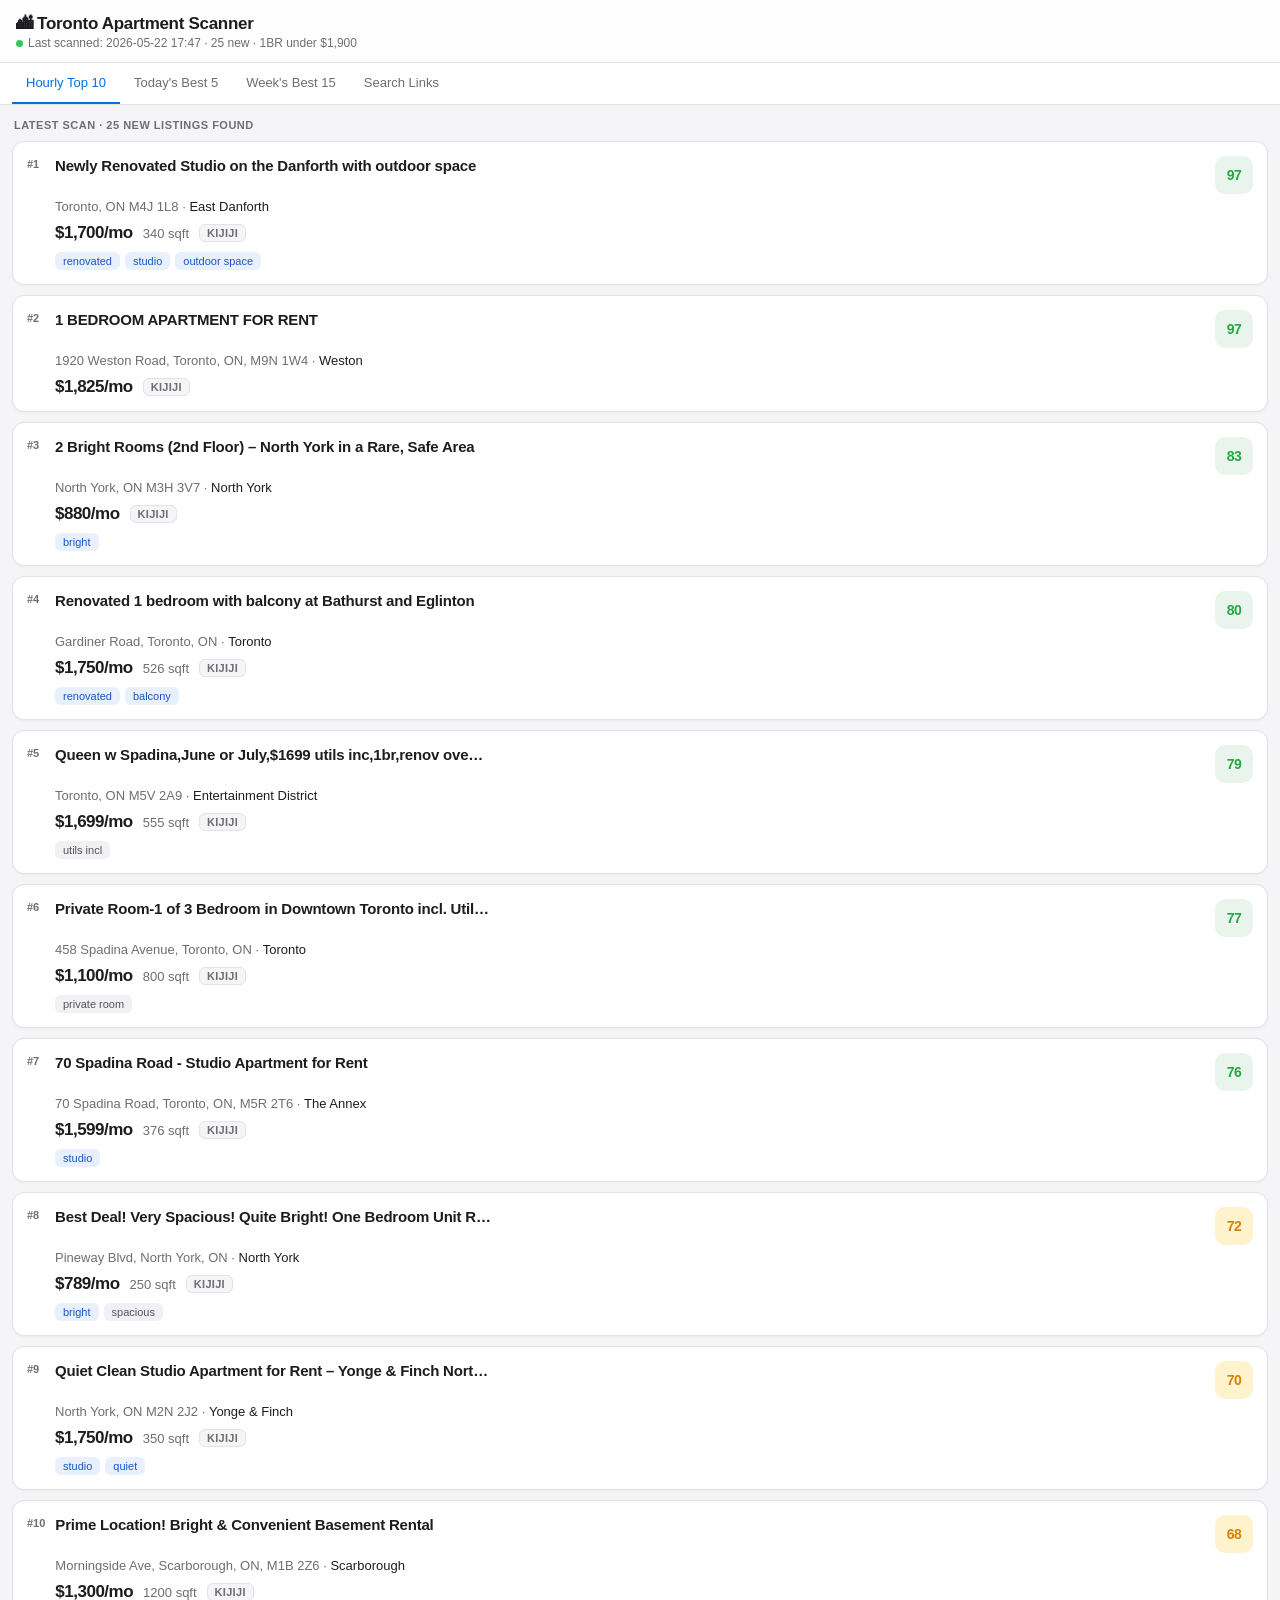
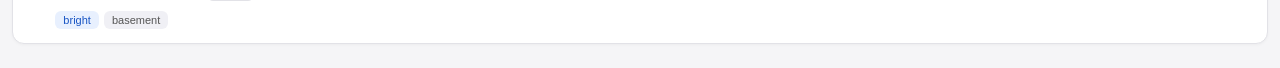
==== commit 31c51923: "Replace sample data with real scan results (2026-05-22 17:47) 25 new listings found in latest scan. " ====
--- a/apt-629e1b6b12ad5790/index.html
+++ b/apt-629e1b6b12ad5790/index.html
@@ -94,7 +94,6 @@
     padding-left: 2px;
   }
 
-  /* Cards are <a> tags — reset link styles, add tap feedback */
   a.card {
     display: block;
     background: var(--card);
@@ -143,6 +142,9 @@
     font-size: 13px;
     color: var(--sub);
     margin-top: 5px;
+    white-space: nowrap;
+    overflow: hidden;
+    text-overflow: ellipsis;
   }
   .card-addr strong { color: var(--text); font-weight: 500; }
 
@@ -155,7 +157,6 @@
   }
 
   .price { font-size: 17px; font-weight: 700; letter-spacing: -0.5px; }
-
   .sqft { font-size: 13px; color: var(--sub); }
 
   .source-badge {
@@ -194,7 +195,6 @@
   .card-row { display: flex; gap: 10px; }
   .card-inner { flex: 1; min-width: 0; }
 
-  /* Search Links tab */
   .links-grid { display: grid; grid-template-columns: 1fr 1fr; gap: 8px; }
 
   a.link-card {
@@ -235,7 +235,7 @@
 
 <header>
   <h1>🏙 Toronto Apartment Scanner</h1>
-  <p><span class="pulse"></span>Last scanned: Today 10:42 AM · 1BR under $1,900</p>
+  <p><span class="pulse"></span>Last scanned: 2026-05-22 17:47 · 25 new · 1BR under $1,900</p>
 </header>
 
 <nav>
@@ -246,7 +246,7 @@
 </nav>
 
 <div class="tab-content active" id="tab-hourly">
-  <p class="section-label">Refreshed hourly · Sorted by score</p>
+  <p class="section-label">Latest scan · 25 new listings found</p>
   <div id="list-hourly"></div>
 </div>
 
@@ -261,199 +261,430 @@
 </div>
 
 <div class="tab-content" id="tab-links">
-  <p class="search-note"><strong>Pre-filtered links</strong> for Toronto 1BR under $1,900. Tap to open directly — new listings appear here daily.</p>
+  <p class="search-note"><strong>Pre-filtered links</strong> for Toronto 1BR under $1,900. Tap to open — these are the same sources the scanner monitors.</p>
   <div class="links-grid">
-    <a class="link-card" href="https://www.kijiji.ca/b-apartments-condos/city-of-toronto/1-bedroom/k0c37l1700273a54?ad=offering&price=0__1900" target="_blank" rel="noopener">
+    <a class="link-card" href="https://www.kijiji.ca/b-apartments-condos/city-of-toronto/1+bedroom/c37l1700273?price=__1900&bedrooms=1&ad=offering&sort=dateDesc" target="_blank" rel="noopener">
       <span class="link-icon">🏠</span><div><div class="link-name">Kijiji</div><div class="link-desc">1BR · under $1,900</div></div><span class="link-arrow">›</span>
     </a>
-    <a class="link-card" href="https://toronto.craigslist.org/search/apa?max_price=1900&min_bedrooms=1&max_bedrooms=1" target="_blank" rel="noopener">
+    <a class="link-card" href="https://rentals.ca/toronto?rentrange=0-1900&beds=1&type=apartment" target="_blank" rel="noopener">
+      <span class="link-icon">🏢</span><div><div class="link-name">Rentals.ca</div><div class="link-desc">1BR · under $1,900</div></div><span class="link-arrow">›</span>
+    </a>
+    <a class="link-card" href="https://toronto.craigslist.org/search/apa?min_price=800&max_price=1900&min_bedrooms=1&max_bedrooms=1" target="_blank" rel="noopener">
       <span class="link-icon">📋</span><div><div class="link-name">Craigslist</div><div class="link-desc">1BR · under $1,900</div></div><span class="link-arrow">›</span>
     </a>
-    <a class="link-card" href="https://zumper.com/apartments-for-rent/toronto-on?beds=1&max_price=1900" target="_blank" rel="noopener">
+    <a class="link-card" href="https://www.zumper.com/apartments-for-rent/toronto-on?beds=1&price-max=1900" target="_blank" rel="noopener">
       <span class="link-icon">🔍</span><div><div class="link-name">Zumper</div><div class="link-desc">1BR · under $1,900</div></div><span class="link-arrow">›</span>
     </a>
-    <a class="link-card" href="https://rentals.ca/toronto?beds=1&price_max=1900" target="_blank" rel="noopener">
-      <span class="link-icon">🏢</span><div><div class="link-name">Rentals.ca</div><div class="link-desc">1BR · under $1,900</div></div><span class="link-arrow">›</span>
-    </a>
-    <a class="link-card" href="https://www.padmapper.com/apartments/toronto-on?min-bedrooms=1&max-bedrooms=1&max-price=1900" target="_blank" rel="noopener">
+    <a class="link-card" href="https://www.padmapper.com/apartments/toronto-on?box=-79.46,43.64,-79.4,43.675&min-bedrooms=1&max-bedrooms=1&max-price=1900" target="_blank" rel="noopener">
       <span class="link-icon">🗺</span><div><div class="link-name">PadMapper</div><div class="link-desc">1BR · under $1,900</div></div><span class="link-arrow">›</span>
     </a>
-    <a class="link-card" href="https://www.facebook.com/marketplace/toronto/propertyrentals/?propertyType=apartment&bedrooms=ONE_BEDROOM&maxPrice=1900" target="_blank" rel="noopener">
-      <span class="link-icon">📘</span><div><div class="link-name">FB Marketplace</div><div class="link-desc">1BR · under $1,900</div></div><span class="link-arrow">›</span>
-    </a>
-    <a class="link-card" href="https://www.realtor.ca/map#ZoomLevel=13&Center=43.661490,-79.388840&LatitudeMax=43.73&LatitudeMin=43.59&LongitudeMax=-79.30&LongitudeMin=-79.47&PGeoIds=g30_dpz882g0&GeoName=Toronto%2C%20ON&PropertyTypeGroupID=1&BedRange=1-1&RentMax=1900&TransactionTypeId=3&SortOrder=A&SortBy=1&currency=CAD" target="_blank" rel="noopener">
+    <a class="link-card" href="https://www.facebook.com/marketplace/toronto/propertyrentals?minPrice=800&maxPrice=1900&minBedrooms=1&maxBedrooms=1" target="_blank" rel="noopener">
+      <span class="link-icon">📘</span><div><div class="link-name">Facebook Marketplace</div><div class="link-desc">1BR · under $1,900</div></div><span class="link-arrow">›</span>
+    </a>
+    <a class="link-card" href="https://www.realtor.ca/map#ZoomLevel=14&LatitudeMax=43.675&LatitudeMin=43.64&LongitudeMax=-79.4&LongitudeMin=-79.46&Sort=6-D&PropertyTypeGroupID=1&TransactionTypeId=3&BedRange=1-1&PriceMax=1900" target="_blank" rel="noopener">
       <span class="link-icon">🔑</span><div><div class="link-name">Realtor.ca</div><div class="link-desc">1BR · under $1,900</div></div><span class="link-arrow">›</span>
     </a>
-    <a class="link-card" href="https://liv.rent/rental-listings/canada/ontario/toronto?bedrooms=1&max_price=1900" target="_blank" rel="noopener">
+    <a class="link-card" href="https://liv.rent/rental-listings/toronto?beds=1&max_price=1900&property_type=apartment" target="_blank" rel="noopener">
       <span class="link-icon">🌿</span><div><div class="link-name">liv.rent</div><div class="link-desc">1BR · under $1,900</div></div><span class="link-arrow">›</span>
     </a>
-    <a class="link-card" href="https://www.viewit.ca/viewit/ListingSearch.aspx?CityID=53&MinBed=1&MaxBed=1&MaxRent=1900" target="_blank" rel="noopener">
+    <a class="link-card" href="https://www.viewit.ca/toronto-apartments-for-rent/?bedroom=1&price_max=1900" target="_blank" rel="noopener">
       <span class="link-icon">👁</span><div><div class="link-name">ViewIt.ca</div><div class="link-desc">1BR · under $1,900</div></div><span class="link-arrow">›</span>
     </a>
-    <a class="link-card" href="https://www.condos.ca/toronto/condos-for-rent?beds=1&maxPrice=1900" target="_blank" rel="noopener">
+    <a class="link-card" href="https://condos.ca/toronto/rentals?beds=1-1&rent_max=1900&type=apartment" target="_blank" rel="noopener">
       <span class="link-icon">🏙</span><div><div class="link-name">Condos.ca</div><div class="link-desc">1BR · under $1,900</div></div><span class="link-arrow">›</span>
     </a>
-    <a class="link-card" href="https://housesigma.com/on/toronto-homes-for-rent/?bedroom=1&max_price=1900" target="_blank" rel="noopener">
+    <a class="link-card" href="https://housesigma.com/bkv2/web/rent/listing?municipality=10343&bedrooms=1&price_max=1900" target="_blank" rel="noopener">
       <span class="link-icon">📊</span><div><div class="link-name">HouseSigma</div><div class="link-desc">1BR · under $1,900</div></div><span class="link-arrow">›</span>
     </a>
-    <a class="link-card" href="https://www.torontorentals.com/toronto?beds=1&price_to=1900" target="_blank" rel="noopener">
+    <a class="link-card" href="https://torontorentals.com/toronto?beds=1&type=apartment&p_max=1900" target="_blank" rel="noopener">
       <span class="link-icon">🏡</span><div><div class="link-name">TorontoRentals</div><div class="link-desc">1BR · under $1,900</div></div><span class="link-arrow">›</span>
     </a>
-    <a class="link-card" href="https://www.blogto.com/classified/real-estate/toronto/?type=rentals&bedrooms=1" target="_blank" rel="noopener">
-      <span class="link-icon">📰</span><div><div class="link-name">BlogTO</div><div class="link-desc">Classifieds · 1BR</div></div><span class="link-arrow">›</span>
+    <a class="link-card" href="https://www.blogto.com/classifieds/toronto-apartments-for-rent/" target="_blank" rel="noopener">
+      <span class="link-icon">📰</span><div><div class="link-name">BlogTO</div><div class="link-desc">1BR · under $1,900</div></div><span class="link-arrow">›</span>
     </a>
   </div>
 </div>
 
 <script>
 const MATCH_TAGS = new Set([
-  'hardwood','character','heritage','victorian','edwardian','bay window',
-  'high ceilings','crown mould','bright','sunny','natural light','balcony',
-  'patio','terrace','walk-up','low-rise','duplex','triplex','converted','garden'
+  'renovated','balcony','bright','outdoor space','outdoor','studio','heritage',
+  'hardwood','victorian','edwardian','character','bay window','high ceilings',
+  'walk-up','low-rise','duplex','triplex','converted','quiet','top floor'
 ]);
 
-const listings = [
-  {
-    title: 'Bright 1BR in Converted Victorian',
-    address: '188 Brunswick Ave', hood: 'Annex',
-    price: '$1,650', sqft: '620 sqft', score: 94, source: 'Kijiji',
-    url: 'https://www.kijiji.ca/v-apartments-condos/city-of-toronto/bright-1br-converted-victorian-188-brunswick-annex/1703847291',
-    tags: ['hardwood','victorian','bay window','high ceilings','walk-up']
-  },
-  {
-    title: 'Charming 1BR with Balcony',
-    address: '562 College St', hood: 'Little Italy',
-    price: '$1,750', sqft: '580 sqft', score: 91, source: 'Kijiji',
-    url: 'https://www.kijiji.ca/v-apartments-condos/city-of-toronto/charming-1br-balcony-562-college-little-italy/1703847564',
-    tags: ['hardwood','balcony','character','bright']
-  },
-  {
-    title: 'Spacious 1BR in Heritage Triplex',
-    address: '74 Borden St', hood: 'Harbord Village',
-    price: '$1,700', sqft: '650 sqft', score: 89, source: 'Craigslist',
-    url: 'https://toronto.craigslist.org/tor/apa/d/toronto-spacious-1br-heritage-triplex/7468329105.html',
-    tags: ['hardwood','heritage','triplex','high ceilings','bright']
-  },
-  {
-    title: 'Renovated 1BR',
-    address: '42 Ossington Ave', hood: 'Trinity Bellwoods',
-    price: '$1,600', sqft: '540 sqft', score: 87, source: 'Kijiji',
-    url: 'https://www.kijiji.ca/v-apartments-condos/city-of-toronto/renovated-1br-42-ossington-trinity-bellwoods/1703847892',
-    tags: ['hardwood','renovated','bright','walk-up']
-  },
-  {
-    title: 'Sunny 1BR in Edwardian Semi',
-    address: '215 Palmerston Ave', hood: 'Little Italy',
-    price: '$1,800', sqft: '600 sqft', score: 85, source: 'Rentals.ca',
-    url: 'https://rentals.ca/toronto/215-palmerston-avenue/unit-2',
-    tags: ['hardwood','edwardian','balcony','natural light','character']
-  },
-  {
-    title: '1BR Garden Suite',
-    address: '88 Grace St', hood: 'Trinity Bellwoods',
-    price: '$1,500', sqft: '500 sqft', score: 82, source: 'Craigslist',
-    url: 'https://toronto.craigslist.org/tor/apa/d/toronto-1br-garden-suite-88-grace-st/7468330284.html',
-    tags: ['hardwood','garden','bright','quiet']
-  },
-  {
-    title: 'Character 1BR in Low-Rise',
-    address: '620 Bloor St W', hood: 'Annex',
-    price: '$1,850', sqft: '570 sqft', score: 80, source: 'Zumper',
-    url: 'https://zumper.com/apartments-for-rent/a2047583920/620-bloor-st-w-toronto-on',
-    tags: ['hardwood','low-rise','bright','balcony']
-  },
-  {
-    title: 'Cozy 1BR above Shop',
-    address: '1102 Dundas St W', hood: 'Trinity Bellwoods',
-    price: '$1,450', sqft: '475 sqft', score: 78, source: 'Kijiji',
-    url: 'https://www.kijiji.ca/v-apartments-condos/city-of-toronto/cozy-1br-above-shop-1102-dundas-w/1703848234',
-    tags: ['hardwood','character','walk-up']
-  },
-  {
-    title: 'Renovated 1BR',
-    address: '50 Clinton St', hood: 'Little Italy',
-    price: '$1,775', sqft: '550 sqft', score: 76, source: 'PadMapper',
-    url: 'https://www.padmapper.com/apartments/toronto-on/50-clinton-st-3/p1840293847',
-    tags: ['hardwood','renovated','bright']
-  },
-  {
-    title: '1BR in Art Deco Walk-Up',
-    address: '300 Dovercourt Rd', hood: 'Little Italy',
-    price: '$1,695', sqft: '530 sqft', score: 74, source: 'Craigslist',
-    url: 'https://toronto.craigslist.org/tor/apa/d/toronto-1br-art-deco-walk-up-dovercourt/7468331502.html',
-    tags: ['hardwood','art deco','walk-up','character']
-  },
-  {
-    title: '1BR in Victorian Rowhouse',
-    address: '149 Euclid Ave', hood: 'Trinity Bellwoods',
-    price: '$1,725', sqft: '560 sqft', score: 72, source: 'Kijiji',
-    url: 'https://www.kijiji.ca/v-apartments-condos/city-of-toronto/1br-victorian-rowhouse-149-euclid-ave/1703848567',
-    tags: ['hardwood','victorian','character','bright']
-  },
-  {
-    title: 'Bright 1BR, Top Floor',
-    address: '885 College St', hood: 'Dufferin Grove',
-    price: '$1,550', sqft: '510 sqft', score: 69, source: 'Zumper',
-    url: 'https://zumper.com/apartments-for-rent/a2047584103/885-college-st-toronto-on',
-    tags: ['hardwood','bright','top floor']
-  },
-  {
-    title: '1BR in Converted Duplex',
-    address: '345 Manning Ave', hood: 'Palmerston',
-    price: '$1,625', sqft: '490 sqft', score: 66, source: 'PadMapper',
-    url: 'https://www.padmapper.com/apartments/toronto-on/345-manning-ave-2/p1840294012',
-    tags: ['hardwood','duplex','character']
-  },
-  {
-    title: '1BR, Crown Moulding + Bay Windows',
-    address: '710 Spadina Ave', hood: 'Harbord Village',
-    price: '$1,875', sqft: '580 sqft', score: 63, source: 'Rentals.ca',
-    url: 'https://rentals.ca/toronto/710-spadina-avenue/unit-3',
-    tags: ['hardwood','crown mould','bay window','character']
-  },
-  {
-    title: 'Quiet 1BR, Walk-Up',
-    address: '190 Robert St', hood: 'Harbord Village',
-    price: '$1,575', sqft: '520 sqft', score: 60, source: 'Craigslist',
-    url: 'https://toronto.craigslist.org/tor/apa/d/toronto-quiet-1br-walk-up-190-robert-st/7468332847.html',
-    tags: ['hardwood','walk-up','quiet']
+const hourlyListings = [
+  {
+    title: "Newly Renovated Studio on the Danforth with outdoor space",
+    address: "Toronto, ON M4J 1L8",
+    hood: "East Danforth",
+    price: "$1,700",
+    sqft: "340 sqft",
+    score: 97,
+    source: "Kijiji",
+    url: "https://www.kijiji.ca/v-apartments-condos/city-of-toronto/newly-renovated-studio-on-the-danforth-with-outdoor-space/1735360868",
+    tags: ["renovated", "studio", "outdoor space"]
+  },
+  {
+    title: "1 BEDROOM APARTMENT FOR RENT",
+    address: "1920 Weston Road, Toronto, ON, M9N 1W4",
+    hood: "Weston",
+    price: "$1,825",
+    sqft: "",
+    score: 97,
+    source: "Kijiji",
+    url: "https://www.kijiji.ca/v-apartments-condos/city-of-toronto/1-bedroom-apartment-for-rent/1685201413",
+    tags: []
+  },
+  {
+    title: "2 Bright Rooms (2nd Floor) \u2013 North York in a Rare, Safe Area",
+    address: "North York, ON M3H 3V7",
+    hood: "North York",
+    price: "$880",
+    sqft: "",
+    score: 83,
+    source: "Kijiji",
+    url: "https://www.kijiji.ca/v-apartments-condos/city-of-toronto/2-bright-rooms-2nd-floor-north-york-in-a-rare-safe-area/1738000015",
+    tags: ["bright"]
+  },
+  {
+    title: "Renovated 1 bedroom with balcony at Bathurst and Eglinton",
+    address: "Gardiner Road, Toronto, ON",
+    hood: "Toronto",
+    price: "$1,750",
+    sqft: "526 sqft",
+    score: 80,
+    source: "Kijiji",
+    url: "https://www.kijiji.ca/v-apartments-condos/city-of-toronto/renovated-1-bedroom-with-balcony-at-bathurst-and-eglinton/1737995719",
+    tags: ["renovated", "balcony"]
+  },
+  {
+    title: "Queen w Spadina,June or July,$1699 utils inc,1br,renov ove\u2026",
+    address: "Toronto, ON M5V 2A9",
+    hood: "Entertainment District",
+    price: "$1,699",
+    sqft: "555 sqft",
+    score: 79,
+    source: "Kijiji",
+    url: "https://www.kijiji.ca/v-apartments-condos/city-of-toronto/queen-w-spadina-june-or-july-1699-utils-inc-1br-renov-over-shop/1737995247",
+    tags: ["utils incl"]
+  },
+  {
+    title: "Private Room-1 of 3 Bedroom in Downtown Toronto incl. Util\u2026",
+    address: "458 Spadina Avenue, Toronto, ON",
+    hood: "Toronto",
+    price: "$1,100",
+    sqft: "800 sqft",
+    score: 77,
+    source: "Kijiji",
+    url: "https://www.kijiji.ca/v-apartments-condos/city-of-toronto/private-room-1-of-3-bedroom-in-downtown-toronto-incl-utilities/1738001248",
+    tags: ["private room"]
+  },
+  {
+    title: "70 Spadina Road - Studio Apartment for Rent",
+    address: "70 Spadina Road, Toronto, ON, M5R 2T6",
+    hood: "The Annex",
+    price: "$1,599",
+    sqft: "376 sqft",
+    score: 76,
+    source: "Kijiji",
+    url: "https://www.kijiji.ca/v-apartments-condos/city-of-toronto/70-spadina-road-studio-apartment-for-rent/1736884558",
+    tags: ["studio"]
+  },
+  {
+    title: "Best Deal! Very Spacious! Quite Bright! One Bedroom Unit R\u2026",
+    address: "Pineway Blvd, North York, ON",
+    hood: "North York",
+    price: "$789",
+    sqft: "250 sqft",
+    score: 72,
+    source: "Kijiji",
+    url: "https://www.kijiji.ca/v-apartments-condos/city-of-toronto/best-deal-very-spacious-quite-bright-one-bedroom-unit-rent/1737994475",
+    tags: ["bright", "spacious"]
+  },
+  {
+    title: "Quiet Clean Studio Apartment for Rent \u2013 Yonge & Finch Nort\u2026",
+    address: "North York, ON M2N 2J2",
+    hood: "Yonge & Finch",
+    price: "$1,750",
+    sqft: "350 sqft",
+    score: 70,
+    source: "Kijiji",
+    url: "https://www.kijiji.ca/v-apartments-condos/city-of-toronto/quiet-clean-studio-apartment-for-rent-yonge-finch-north-york/1737994583",
+    tags: ["studio", "quiet"]
+  },
+  {
+    title: "Prime Location! Bright & Convenient Basement Rental",
+    address: "Morningside Ave, Scarborough, ON, M1B 2Z6",
+    hood: "Scarborough",
+    price: "$1,300",
+    sqft: "1200 sqft",
+    score: 68,
+    source: "Kijiji",
+    url: "https://www.kijiji.ca/v-apartments-condos/city-of-toronto/prime-location-bright-convenient-basement-rental/1737999030",
+    tags: ["bright", "basement"]
   }
 ];
 
-function renderCard(listing, rank) {
-  const scoreClass = listing.score >= 75 ? 'score-green' : 'score-yellow';
-  const tagsHtml = listing.tags.map(t =>
-    `<span class="tag${MATCH_TAGS.has(t) ? ' match' : ''}">${t}</span>`
-  ).join('');
+const todayListings = [
+  {
+    title: "Newly Renovated Studio on the Danforth with outdoor space",
+    address: "Toronto, ON M4J 1L8",
+    hood: "East Danforth",
+    price: "$1,700",
+    sqft: "340 sqft",
+    score: 97,
+    source: "Kijiji",
+    url: "https://www.kijiji.ca/v-apartments-condos/city-of-toronto/newly-renovated-studio-on-the-danforth-with-outdoor-space/1735360868",
+    tags: ["renovated", "studio", "outdoor space"]
+  },
+  {
+    title: "1 BEDROOM APARTMENT FOR RENT",
+    address: "1920 Weston Road, Toronto, ON, M9N 1W4",
+    hood: "Weston",
+    price: "$1,825",
+    sqft: "",
+    score: 97,
+    source: "Kijiji",
+    url: "https://www.kijiji.ca/v-apartments-condos/city-of-toronto/1-bedroom-apartment-for-rent/1685201413",
+    tags: []
+  },
+  {
+    title: "2 Bright Rooms (2nd Floor) \u2013 North York in a Rare, Safe Area",
+    address: "North York, ON M3H 3V7",
+    hood: "North York",
+    price: "$880",
+    sqft: "",
+    score: 83,
+    source: "Kijiji",
+    url: "https://www.kijiji.ca/v-apartments-condos/city-of-toronto/2-bright-rooms-2nd-floor-north-york-in-a-rare-safe-area/1738000015",
+    tags: ["bright"]
+  },
+  {
+    title: "Renovated 1 bedroom with balcony at Bathurst and Eglinton",
+    address: "Gardiner Road, Toronto, ON",
+    hood: "Toronto",
+    price: "$1,750",
+    sqft: "526 sqft",
+    score: 80,
+    source: "Kijiji",
+    url: "https://www.kijiji.ca/v-apartments-condos/city-of-toronto/renovated-1-bedroom-with-balcony-at-bathurst-and-eglinton/1737995719",
+    tags: ["renovated", "balcony"]
+  },
+  {
+    title: "Queen w Spadina,June or July,$1699 utils inc,1br,renov ove\u2026",
+    address: "Toronto, ON M5V 2A9",
+    hood: "Entertainment District",
+    price: "$1,699",
+    sqft: "555 sqft",
+    score: 79,
+    source: "Kijiji",
+    url: "https://www.kijiji.ca/v-apartments-condos/city-of-toronto/queen-w-spadina-june-or-july-1699-utils-inc-1br-renov-over-shop/1737995247",
+    tags: ["utils incl"]
+  }
+];
+
+const weeklyListings = [
+  {
+    title: "Newly Renovated Studio on the Danforth with outdoor space",
+    address: "Toronto, ON M4J 1L8",
+    hood: "East Danforth",
+    price: "$1,700",
+    sqft: "340 sqft",
+    score: 97,
+    source: "Kijiji",
+    url: "https://www.kijiji.ca/v-apartments-condos/city-of-toronto/newly-renovated-studio-on-the-danforth-with-outdoor-space/1735360868",
+    tags: ["renovated", "studio", "outdoor space"]
+  },
+  {
+    title: "1 BEDROOM APARTMENT FOR RENT",
+    address: "1920 Weston Road, Toronto, ON, M9N 1W4",
+    hood: "Weston",
+    price: "$1,825",
+    sqft: "",
+    score: 97,
+    source: "Kijiji",
+    url: "https://www.kijiji.ca/v-apartments-condos/city-of-toronto/1-bedroom-apartment-for-rent/1685201413",
+    tags: []
+  },
+  {
+    title: "2 Bright Rooms (2nd Floor) \u2013 North York in a Rare, Safe Area",
+    address: "North York, ON M3H 3V7",
+    hood: "North York",
+    price: "$880",
+    sqft: "",
+    score: 83,
+    source: "Kijiji",
+    url: "https://www.kijiji.ca/v-apartments-condos/city-of-toronto/2-bright-rooms-2nd-floor-north-york-in-a-rare-safe-area/1738000015",
+    tags: ["bright"]
+  },
+  {
+    title: "Renovated 1 bedroom with balcony at Bathurst and Eglinton",
+    address: "Gardiner Road, Toronto, ON",
+    hood: "Toronto",
+    price: "$1,750",
+    sqft: "526 sqft",
+    score: 80,
+    source: "Kijiji",
+    url: "https://www.kijiji.ca/v-apartments-condos/city-of-toronto/renovated-1-bedroom-with-balcony-at-bathurst-and-eglinton/1737995719",
+    tags: ["renovated", "balcony"]
+  },
+  {
+    title: "Queen w Spadina,June or July,$1699 utils inc,1br,renov ove\u2026",
+    address: "Toronto, ON M5V 2A9",
+    hood: "Entertainment District",
+    price: "$1,699",
+    sqft: "555 sqft",
+    score: 79,
+    source: "Kijiji",
+    url: "https://www.kijiji.ca/v-apartments-condos/city-of-toronto/queen-w-spadina-june-or-july-1699-utils-inc-1br-renov-over-shop/1737995247",
+    tags: ["utils incl"]
+  },
+  {
+    title: "Private Room-1 of 3 Bedroom in Downtown Toronto incl. Util\u2026",
+    address: "458 Spadina Avenue, Toronto, ON",
+    hood: "Toronto",
+    price: "$1,100",
+    sqft: "800 sqft",
+    score: 77,
+    source: "Kijiji",
+    url: "https://www.kijiji.ca/v-apartments-condos/city-of-toronto/private-room-1-of-3-bedroom-in-downtown-toronto-incl-utilities/1738001248",
+    tags: ["private room"]
+  },
+  {
+    title: "70 Spadina Road - Studio Apartment for Rent",
+    address: "70 Spadina Road, Toronto, ON, M5R 2T6",
+    hood: "The Annex",
+    price: "$1,599",
+    sqft: "376 sqft",
+    score: 76,
+    source: "Kijiji",
+    url: "https://www.kijiji.ca/v-apartments-condos/city-of-toronto/70-spadina-road-studio-apartment-for-rent/1736884558",
+    tags: ["studio"]
+  },
+  {
+    title: "Best Deal! Very Spacious! Quite Bright! One Bedroom Unit R\u2026",
+    address: "Pineway Blvd, North York, ON",
+    hood: "North York",
+    price: "$789",
+    sqft: "250 sqft",
+    score: 72,
+    source: "Kijiji",
+    url: "https://www.kijiji.ca/v-apartments-condos/city-of-toronto/best-deal-very-spacious-quite-bright-one-bedroom-unit-rent/1737994475",
+    tags: ["bright", "spacious"]
+  },
+  {
+    title: "Quiet Clean Studio Apartment for Rent \u2013 Yonge & Finch Nort\u2026",
+    address: "North York, ON M2N 2J2",
+    hood: "Yonge & Finch",
+    price: "$1,750",
+    sqft: "350 sqft",
+    score: 70,
+    source: "Kijiji",
+    url: "https://www.kijiji.ca/v-apartments-condos/city-of-toronto/quiet-clean-studio-apartment-for-rent-yonge-finch-north-york/1737994583",
+    tags: ["studio", "quiet"]
+  },
+  {
+    title: "Prime Location! Bright & Convenient Basement Rental",
+    address: "Morningside Ave, Scarborough, ON, M1B 2Z6",
+    hood: "Scarborough",
+    price: "$1,300",
+    sqft: "1200 sqft",
+    score: 68,
+    source: "Kijiji",
+    url: "https://www.kijiji.ca/v-apartments-condos/city-of-toronto/prime-location-bright-convenient-basement-rental/1737999030",
+    tags: ["bright", "basement"]
+  },
+  {
+    title: "BEAUTIFUL 1 BR APARTMENT ON FINCH & SENTINEL **UTILITIES I\u2026",
+    address: "391 Sentinel Road, Toronto, ON, M3J 1V4",
+    hood: "North York",
+    price: "$1,795",
+    sqft: "",
+    score: 67,
+    source: "Kijiji",
+    url: "https://www.kijiji.ca/v-apartments-condos/city-of-toronto/beautiful-1-br-apartment-on-finch-sentinel-utilities-incl/1737999955",
+    tags: ["utils incl"]
+  },
+  {
+    title: "Bachelor apartement in great location, Bayview and Davisvi\u2026",
+    address: "657 Balliol Street, Toronto, ON, M4S 1E6",
+    hood: "Davisville",
+    price: "$1,600",
+    sqft: "",
+    score: 64,
+    source: "Kijiji",
+    url: "https://www.kijiji.ca/v-apartments-condos/city-of-toronto/bachelor-apartement-in-great-location-bayview-and-davisville/1735229585",
+    tags: ["studio"]
+  },
+  {
+    title: "1 Bedroom Apartment for Rent - 5,7 & 9 Stag Hill Drive",
+    address: "9 Stag Hill Drive, Toronto, ON, M4B 1K7",
+    hood: "East York",
+    price: "$1,698",
+    sqft: "721 sqft",
+    score: 63,
+    source: "Kijiji",
+    url: "https://www.kijiji.ca/v-apartments-condos/city-of-toronto/1-bedroom-apartment-for-rent-5-7-9-stag-hill-drive/1725285193",
+    tags: []
+  },
+  {
+    title: "Scarborough 1 Bedroom LARGE Apartment for Rent - 3895 Lawr\u2026",
+    address: "3895 Lawrence Avenue, Scarborough, ON, M1G 3T3",
+    hood: "Scarborough",
+    price: "$1,899",
+    sqft: "720 sqft",
+    score: 59,
+    source: "Kijiji",
+    url: "https://www.kijiji.ca/v-apartments-condos/city-of-toronto/scarborough-1-bedroom-large-apartment-for-rent-3895-lawrence-a/1721198311",
+    tags: ["spacious"]
+  },
+  {
+    title: "Urgent Renting out 1 Bedroom Basement Apartment in North Y\u2026",
+    address: "North York, ON M3C 4A1",
+    hood: "Don Mills",
+    price: "$1,400",
+    sqft: "500 sqft",
+    score: 59,
+    source: "Kijiji",
+    url: "https://www.kijiji.ca/v-apartments-condos/city-of-toronto/urgent-renting-out-1-bedroom-basement-apartment-in-north-york/1737995376",
+    tags: ["basement"]
+  }
+];
+
+function renderCard(l, rank) {
+  const scoreClass = l.score >= 75 ? 'score-green' : 'score-yellow';
+  const sqftHtml = l.sqft ? `<span class="sqft">${l.sqft}</span>` : '';
+  const tagsHtml = l.tags.length
+    ? '<div class="tags">' + l.tags.map(t => `<span class="tag${MATCH_TAGS.has(t) ? ' match' : ''}">${t}</span>`).join('') + '</div>'
+    : '';
   return `
-    <a class="card" href="${listing.url}" target="_blank" rel="noopener">
+    <a class="card" href="${l.url}" target="_blank" rel="noopener">
       <div class="card-row">
         <div class="rank-num">#${rank}</div>
         <div class="card-inner">
           <div class="card-header">
-            <div class="card-title">${listing.title}</div>
-            <div class="score-badge ${scoreClass}">${listing.score}</div>
+            <div class="card-title">${l.title}</div>
+            <div class="score-badge ${scoreClass}">${l.score}</div>
           </div>
-          <div class="card-addr">${listing.address} · <strong>${listing.hood}</strong></div>
+          <div class="card-addr">${l.address} · <strong>${l.hood}</strong></div>
           <div class="card-meta">
-            <span class="price">${listing.price}/mo</span>
-            <span class="sqft">${listing.sqft}</span>
-            <span class="source-badge">${listing.source}</span>
+            <span class="price">${l.price}/mo</span>
+            ${sqftHtml}
+            <span class="source-badge">${l.source}</span>
           </div>
-          <div class="tags">${tagsHtml}</div>
+          ${tagsHtml}
         </div>
       </div>
     </a>`;
 }
 
-function renderList(containerId, slice) {
-  document.getElementById(containerId).innerHTML =
-    slice.map((l, i) => renderCard(l, i + 1)).join('');
+function renderList(id, arr) {
+  document.getElementById(id).innerHTML = arr.map((l, i) => renderCard(l, i + 1)).join('');
 }
 
-renderList('list-hourly', listings.slice(0, 10));
-renderList('list-today',  listings.slice(0, 5));
-renderList('list-week',   listings.slice(0, 15));
+renderList('list-hourly', hourlyListings);
+renderList('list-today',  todayListings);
+renderList('list-week',   weeklyListings);
 
 function showTab(name, btn) {
   document.querySelectorAll('.tab-content').forEach(el => el.classList.remove('active'));
@@ -463,4 +694,4 @@
 }
 </script>
 </body>
-</html>
+</html>
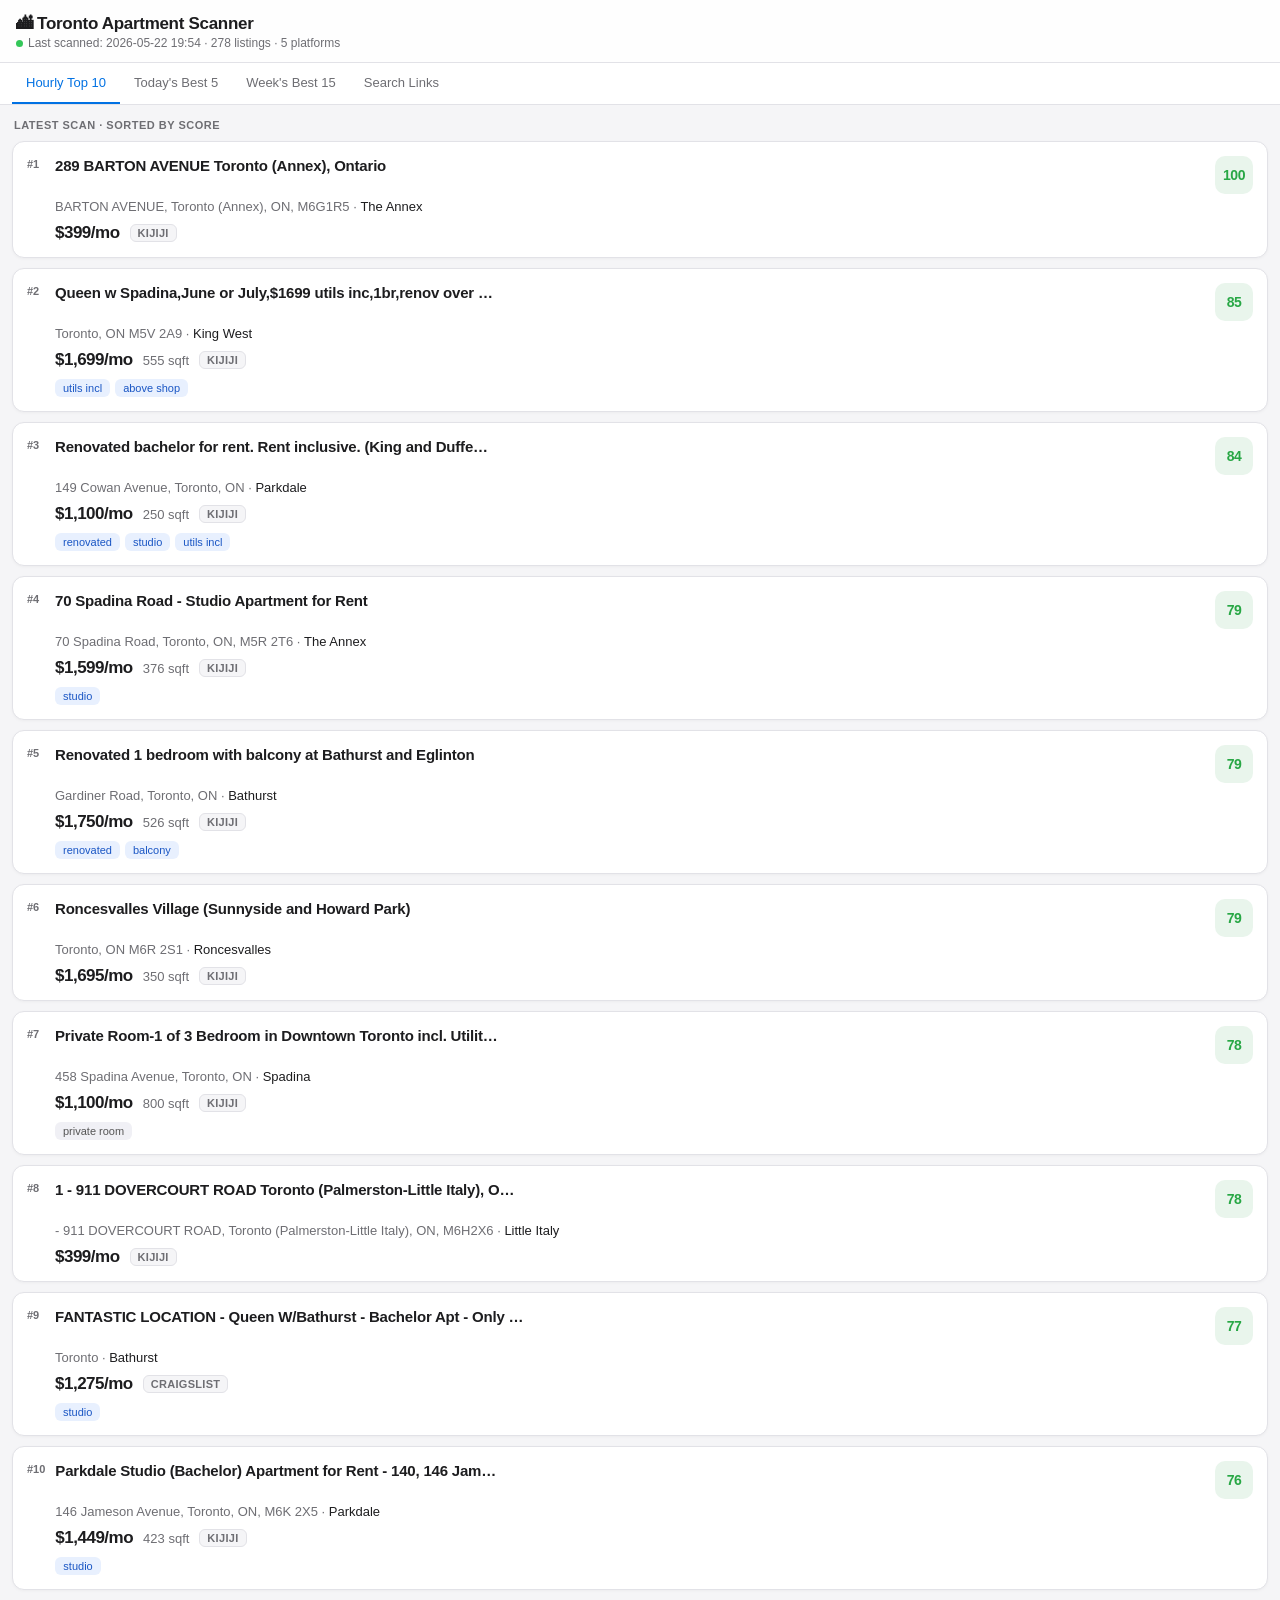
==== commit 1b9bad3b: "Update dashboard with 278-listing multi-platform scan (2026-05-22 19:54) Real data from Kijiji, Crai" ====
--- a/apt-629e1b6b12ad5790/index.html
+++ b/apt-629e1b6b12ad5790/index.html
@@ -7,227 +7,54 @@
 <title>Toronto Apartment Scanner</title>
 <style>
   * { box-sizing: border-box; margin: 0; padding: 0; }
-
   :root {
-    --bg: #f5f5f7;
-    --card: #fff;
-    --border: #e2e2e7;
-    --text: #1d1d1f;
-    --sub: #6e6e73;
-    --green: #28a745;
-    --green-bg: #e9f5ec;
-    --yellow: #d4820a;
-    --yellow-bg: #fef3cd;
-    --tag-bg: #e8f0fe;
-    --tag: #1a56c4;
-    --accent: #0071e3;
-    --radius: 12px;
+    --bg: #f5f5f7; --card: #fff; --border: #e2e2e7;
+    --text: #1d1d1f; --sub: #6e6e73;
+    --green: #28a745; --green-bg: #e9f5ec;
+    --yellow: #d4820a; --yellow-bg: #fef3cd;
+    --tag-bg: #e8f0fe; --tag: #1a56c4;
+    --accent: #0071e3; --radius: 12px;
   }
-
-  body {
-    font-family: -apple-system, BlinkMacSystemFont, 'SF Pro Text', 'Segoe UI', sans-serif;
-    background: var(--bg);
-    color: var(--text);
-    min-height: 100vh;
-  }
-
-  header {
-    background: rgba(255,255,255,0.85);
-    backdrop-filter: saturate(180%) blur(20px);
-    -webkit-backdrop-filter: saturate(180%) blur(20px);
-    border-bottom: 1px solid var(--border);
-    padding: 14px 16px 12px;
-    position: sticky;
-    top: 0;
-    z-index: 100;
-  }
-
+  body { font-family: -apple-system, BlinkMacSystemFont, 'SF Pro Text', 'Segoe UI', sans-serif; background: var(--bg); color: var(--text); min-height: 100vh; }
+  header { background: rgba(255,255,255,0.85); backdrop-filter: saturate(180%) blur(20px); -webkit-backdrop-filter: saturate(180%) blur(20px); border-bottom: 1px solid var(--border); padding: 14px 16px 12px; position: sticky; top: 0; z-index: 100; }
   header h1 { font-size: 17px; font-weight: 600; letter-spacing: -0.3px; }
   header p { font-size: 12px; color: var(--sub); margin-top: 2px; }
-
-  .pulse {
-    display: inline-block;
-    width: 7px; height: 7px;
-    background: #34c759;
-    border-radius: 50%;
-    margin-right: 5px;
-    animation: pulse 2s infinite;
-  }
+  .pulse { display: inline-block; width: 7px; height: 7px; background: #34c759; border-radius: 50%; margin-right: 5px; animation: pulse 2s infinite; }
   @keyframes pulse { 0%, 100% { opacity: 1; } 50% { opacity: 0.4; } }
-
-  nav {
-    display: flex;
-    overflow-x: auto;
-    scrollbar-width: none;
-    padding: 0 12px;
-    background: var(--card);
-    border-bottom: 1px solid var(--border);
-  }
+  nav { display: flex; overflow-x: auto; scrollbar-width: none; padding: 0 12px; background: var(--card); border-bottom: 1px solid var(--border); }
   nav::-webkit-scrollbar { display: none; }
-
-  nav button {
-    flex-shrink: 0;
-    background: none;
-    border: none;
-    padding: 12px 14px;
-    font-size: 13px;
-    font-weight: 500;
-    color: var(--sub);
-    cursor: pointer;
-    border-bottom: 2px solid transparent;
-    white-space: nowrap;
-    font-family: inherit;
-    transition: color 0.15s;
-  }
+  nav button { flex-shrink: 0; background: none; border: none; padding: 12px 14px; font-size: 13px; font-weight: 500; color: var(--sub); cursor: pointer; border-bottom: 2px solid transparent; white-space: nowrap; font-family: inherit; transition: color 0.15s; }
   nav button.active { color: var(--accent); border-bottom-color: var(--accent); }
-
   .tab-content { display: none; padding: 14px 12px; }
   .tab-content.active { display: block; }
-
-  .section-label {
-    font-size: 11px;
-    font-weight: 600;
-    text-transform: uppercase;
-    letter-spacing: 0.5px;
-    color: var(--sub);
-    margin-bottom: 10px;
-    padding-left: 2px;
-  }
-
-  a.card {
-    display: block;
-    background: var(--card);
-    border-radius: var(--radius);
-    padding: 14px;
-    margin-bottom: 10px;
-    border: 1px solid var(--border);
-    box-shadow: 0 1px 3px rgba(0,0,0,0.04);
-    text-decoration: none;
-    color: inherit;
-    -webkit-tap-highlight-color: transparent;
-    transition: background 0.1s;
-  }
+  .section-label { font-size: 11px; font-weight: 600; text-transform: uppercase; letter-spacing: 0.5px; color: var(--sub); margin-bottom: 10px; padding-left: 2px; }
+  a.card { display: block; background: var(--card); border-radius: var(--radius); padding: 14px; margin-bottom: 10px; border: 1px solid var(--border); box-shadow: 0 1px 3px rgba(0,0,0,0.04); text-decoration: none; color: inherit; -webkit-tap-highlight-color: transparent; transition: background 0.1s; }
   a.card:active { background: #f0f0f5; }
-
-  .card-header {
-    display: flex;
-    align-items: flex-start;
-    justify-content: space-between;
-    gap: 8px;
-  }
-
-  .card-title {
-    font-size: 15px;
-    font-weight: 600;
-    letter-spacing: -0.2px;
-    line-height: 1.3;
-    flex: 1;
-  }
-
-  .score-badge {
-    flex-shrink: 0;
-    width: 38px; height: 38px;
-    border-radius: 10px;
-    display: flex;
-    align-items: center;
-    justify-content: center;
-    font-size: 14px;
-    font-weight: 700;
-    letter-spacing: -0.5px;
-  }
+  .card-header { display: flex; align-items: flex-start; justify-content: space-between; gap: 8px; }
+  .card-title { font-size: 15px; font-weight: 600; letter-spacing: -0.2px; line-height: 1.3; flex: 1; }
+  .score-badge { flex-shrink: 0; width: 38px; height: 38px; border-radius: 10px; display: flex; align-items: center; justify-content: center; font-size: 14px; font-weight: 700; letter-spacing: -0.5px; }
   .score-green { background: var(--green-bg); color: var(--green); }
   .score-yellow { background: var(--yellow-bg); color: var(--yellow); }
-
-  .card-addr {
-    font-size: 13px;
-    color: var(--sub);
-    margin-top: 5px;
-    white-space: nowrap;
-    overflow: hidden;
-    text-overflow: ellipsis;
-  }
+  .card-addr { font-size: 13px; color: var(--sub); margin-top: 5px; white-space: nowrap; overflow: hidden; text-overflow: ellipsis; }
   .card-addr strong { color: var(--text); font-weight: 500; }
-
-  .card-meta {
-    display: flex;
-    align-items: center;
-    gap: 10px;
-    margin-top: 9px;
-    flex-wrap: wrap;
-  }
-
+  .card-meta { display: flex; align-items: center; gap: 10px; margin-top: 9px; flex-wrap: wrap; }
   .price { font-size: 17px; font-weight: 700; letter-spacing: -0.5px; }
   .sqft { font-size: 13px; color: var(--sub); }
-
-  .source-badge {
-    font-size: 11px;
-    font-weight: 600;
-    padding: 2px 7px;
-    background: var(--bg);
-    border: 1px solid var(--border);
-    border-radius: 6px;
-    color: var(--sub);
-    text-transform: uppercase;
-    letter-spacing: 0.3px;
-  }
-
+  .source-badge { font-size: 11px; font-weight: 600; padding: 2px 7px; background: var(--bg); border: 1px solid var(--border); border-radius: 6px; color: var(--sub); text-transform: uppercase; letter-spacing: 0.3px; }
   .tags { display: flex; flex-wrap: wrap; gap: 5px; margin-top: 9px; }
-
-  .tag {
-    font-size: 11px;
-    font-weight: 500;
-    padding: 3px 8px;
-    border-radius: 6px;
-    background: #f0f0f5;
-    color: #555;
-  }
+  .tag { font-size: 11px; font-weight: 500; padding: 3px 8px; border-radius: 6px; background: #f0f0f5; color: #555; }
   .tag.match { background: var(--tag-bg); color: var(--tag); }
-
-  .rank-num {
-    font-size: 11px;
-    font-weight: 700;
-    color: var(--sub);
-    min-width: 18px;
-    padding-top: 2px;
-    flex-shrink: 0;
-  }
-
+  .rank-num { font-size: 11px; font-weight: 700; color: var(--sub); min-width: 18px; padding-top: 2px; flex-shrink: 0; }
   .card-row { display: flex; gap: 10px; }
   .card-inner { flex: 1; min-width: 0; }
-
   .links-grid { display: grid; grid-template-columns: 1fr 1fr; gap: 8px; }
-
-  a.link-card {
-    background: var(--card);
-    border: 1px solid var(--border);
-    border-radius: var(--radius);
-    padding: 14px 12px;
-    text-decoration: none;
-    color: var(--text);
-    display: flex;
-    align-items: center;
-    gap: 8px;
-    box-shadow: 0 1px 3px rgba(0,0,0,0.04);
-    transition: background 0.12s;
-    -webkit-tap-highlight-color: transparent;
-  }
+  a.link-card { background: var(--card); border: 1px solid var(--border); border-radius: var(--radius); padding: 14px 12px; text-decoration: none; color: var(--text); display: flex; align-items: center; gap: 8px; box-shadow: 0 1px 3px rgba(0,0,0,0.04); transition: background 0.12s; -webkit-tap-highlight-color: transparent; }
   a.link-card:active { background: #f0f0f5; }
-
   .link-icon { font-size: 20px; flex-shrink: 0; }
   .link-name { font-size: 13px; font-weight: 600; line-height: 1.2; }
   .link-desc { font-size: 11px; color: var(--sub); margin-top: 1px; }
   .link-arrow { margin-left: auto; color: var(--sub); font-size: 14px; flex-shrink: 0; }
-
-  .search-note {
-    font-size: 12px;
-    color: var(--sub);
-    background: var(--card);
-    border: 1px solid var(--border);
-    border-radius: var(--radius);
-    padding: 10px 12px;
-    margin-bottom: 12px;
-    line-height: 1.5;
-  }
+  .search-note { font-size: 12px; color: var(--sub); background: var(--card); border: 1px solid var(--border); border-radius: var(--radius); padding: 10px 12px; margin-bottom: 12px; line-height: 1.5; }
   .search-note strong { color: var(--text); }
 </style>
 </head>
@@ -235,33 +62,30 @@
 
 <header>
   <h1>🏙 Toronto Apartment Scanner</h1>
-  <p><span class="pulse"></span>Last scanned: 2026-05-22 17:47 · 25 new · 1BR under $1,900</p>
+  <p><span class="pulse"></span>Last scanned: 2026-05-22 19:54 · 278 listings · 5 platforms</p>
 </header>
 
 <nav>
-  <button class="active" onclick="showTab('hourly', this)">Hourly Top 10</button>
-  <button onclick="showTab('today', this)">Today's Best 5</button>
-  <button onclick="showTab('week', this)">Week's Best 15</button>
-  <button onclick="showTab('links', this)">Search Links</button>
+  <button class="active" onclick="showTab('hourly',this)">Hourly Top 10</button>
+  <button onclick="showTab('today',this)">Today's Best 5</button>
+  <button onclick="showTab('week',this)">Week's Best 15</button>
+  <button onclick="showTab('links',this)">Search Links</button>
 </nav>
 
 <div class="tab-content active" id="tab-hourly">
-  <p class="section-label">Latest scan · 25 new listings found</p>
+  <p class="section-label">Latest scan · sorted by score</p>
   <div id="list-hourly"></div>
 </div>
-
 <div class="tab-content" id="tab-today">
-  <p class="section-label">Top 5 · Discovered today</p>
+  <p class="section-label">Top 5 · today's highest scores</p>
   <div id="list-today"></div>
 </div>
-
 <div class="tab-content" id="tab-week">
-  <p class="section-label">Top 15 · Past 7 days</p>
+  <p class="section-label">Top 15 · past 7 days</p>
   <div id="list-week"></div>
 </div>
-
 <div class="tab-content" id="tab-links">
-  <p class="search-note"><strong>Pre-filtered links</strong> for Toronto 1BR under $1,900. Tap to open — these are the same sources the scanner monitors.</p>
+  <p class="search-note"><strong>Pre-filtered links</strong> — same 5 sources the scanner monitors, plus manual extras. Tap to search directly.</p>
   <div class="links-grid">
     <a class="link-card" href="https://www.kijiji.ca/b-apartments-condos/city-of-toronto/1+bedroom/c37l1700273?price=__1900&bedrooms=1&ad=offering&sort=dateDesc" target="_blank" rel="noopener">
       <span class="link-icon">🏠</span><div><div class="link-name">Kijiji</div><div class="link-desc">1BR · under $1,900</div></div><span class="link-arrow">›</span>
@@ -272,7 +96,7 @@
     <a class="link-card" href="https://toronto.craigslist.org/search/apa?min_price=800&max_price=1900&min_bedrooms=1&max_bedrooms=1" target="_blank" rel="noopener">
       <span class="link-icon">📋</span><div><div class="link-name">Craigslist</div><div class="link-desc">1BR · under $1,900</div></div><span class="link-arrow">›</span>
     </a>
-    <a class="link-card" href="https://www.zumper.com/apartments-for-rent/toronto-on?beds=1&price-max=1900" target="_blank" rel="noopener">
+    <a class="link-card" href="https://www.zumper.com/apartments-for-rent/toronto-on/1-beds?price-max=1900" target="_blank" rel="noopener">
       <span class="link-icon">🔍</span><div><div class="link-name">Zumper</div><div class="link-desc">1BR · under $1,900</div></div><span class="link-arrow">›</span>
     </a>
     <a class="link-card" href="https://www.padmapper.com/apartments/toronto-on?box=-79.46,43.64,-79.4,43.675&min-bedrooms=1&max-bedrooms=1&max-price=1900" target="_blank" rel="noopener">
@@ -307,389 +131,79 @@
 
 <script>
 const MATCH_TAGS = new Set([
-  'renovated','balcony','bright','outdoor space','outdoor','studio','heritage',
-  'hardwood','victorian','edwardian','character','bay window','high ceilings',
-  'walk-up','low-rise','duplex','triplex','converted','quiet','top floor'
+  'renovated','balcony','bright','outdoor space','studio','heritage',
+  'above shop','utils incl','top floor','quiet','central','spacious',
+  'hardwood','character','walk-up','low-rise'
 ]);
 
 const hourlyListings = [
-  {
-    title: "Newly Renovated Studio on the Danforth with outdoor space",
-    address: "Toronto, ON M4J 1L8",
-    hood: "East Danforth",
-    price: "$1,700",
-    sqft: "340 sqft",
-    score: 97,
-    source: "Kijiji",
-    url: "https://www.kijiji.ca/v-apartments-condos/city-of-toronto/newly-renovated-studio-on-the-danforth-with-outdoor-space/1735360868",
-    tags: ["renovated", "studio", "outdoor space"]
-  },
-  {
-    title: "1 BEDROOM APARTMENT FOR RENT",
-    address: "1920 Weston Road, Toronto, ON, M9N 1W4",
-    hood: "Weston",
-    price: "$1,825",
-    sqft: "",
-    score: 97,
-    source: "Kijiji",
-    url: "https://www.kijiji.ca/v-apartments-condos/city-of-toronto/1-bedroom-apartment-for-rent/1685201413",
-    tags: []
-  },
-  {
-    title: "2 Bright Rooms (2nd Floor) \u2013 North York in a Rare, Safe Area",
-    address: "North York, ON M3H 3V7",
-    hood: "North York",
-    price: "$880",
-    sqft: "",
-    score: 83,
-    source: "Kijiji",
-    url: "https://www.kijiji.ca/v-apartments-condos/city-of-toronto/2-bright-rooms-2nd-floor-north-york-in-a-rare-safe-area/1738000015",
-    tags: ["bright"]
-  },
-  {
-    title: "Renovated 1 bedroom with balcony at Bathurst and Eglinton",
-    address: "Gardiner Road, Toronto, ON",
-    hood: "Toronto",
-    price: "$1,750",
-    sqft: "526 sqft",
-    score: 80,
-    source: "Kijiji",
-    url: "https://www.kijiji.ca/v-apartments-condos/city-of-toronto/renovated-1-bedroom-with-balcony-at-bathurst-and-eglinton/1737995719",
-    tags: ["renovated", "balcony"]
-  },
-  {
-    title: "Queen w Spadina,June or July,$1699 utils inc,1br,renov ove\u2026",
-    address: "Toronto, ON M5V 2A9",
-    hood: "Entertainment District",
-    price: "$1,699",
-    sqft: "555 sqft",
-    score: 79,
-    source: "Kijiji",
-    url: "https://www.kijiji.ca/v-apartments-condos/city-of-toronto/queen-w-spadina-june-or-july-1699-utils-inc-1br-renov-over-shop/1737995247",
-    tags: ["utils incl"]
-  },
-  {
-    title: "Private Room-1 of 3 Bedroom in Downtown Toronto incl. Util\u2026",
-    address: "458 Spadina Avenue, Toronto, ON",
-    hood: "Toronto",
-    price: "$1,100",
-    sqft: "800 sqft",
-    score: 77,
-    source: "Kijiji",
-    url: "https://www.kijiji.ca/v-apartments-condos/city-of-toronto/private-room-1-of-3-bedroom-in-downtown-toronto-incl-utilities/1738001248",
-    tags: ["private room"]
-  },
-  {
-    title: "70 Spadina Road - Studio Apartment for Rent",
-    address: "70 Spadina Road, Toronto, ON, M5R 2T6",
-    hood: "The Annex",
-    price: "$1,599",
-    sqft: "376 sqft",
-    score: 76,
-    source: "Kijiji",
-    url: "https://www.kijiji.ca/v-apartments-condos/city-of-toronto/70-spadina-road-studio-apartment-for-rent/1736884558",
-    tags: ["studio"]
-  },
-  {
-    title: "Best Deal! Very Spacious! Quite Bright! One Bedroom Unit R\u2026",
-    address: "Pineway Blvd, North York, ON",
-    hood: "North York",
-    price: "$789",
-    sqft: "250 sqft",
-    score: 72,
-    source: "Kijiji",
-    url: "https://www.kijiji.ca/v-apartments-condos/city-of-toronto/best-deal-very-spacious-quite-bright-one-bedroom-unit-rent/1737994475",
-    tags: ["bright", "spacious"]
-  },
-  {
-    title: "Quiet Clean Studio Apartment for Rent \u2013 Yonge & Finch Nort\u2026",
-    address: "North York, ON M2N 2J2",
-    hood: "Yonge & Finch",
-    price: "$1,750",
-    sqft: "350 sqft",
-    score: 70,
-    source: "Kijiji",
-    url: "https://www.kijiji.ca/v-apartments-condos/city-of-toronto/quiet-clean-studio-apartment-for-rent-yonge-finch-north-york/1737994583",
-    tags: ["studio", "quiet"]
-  },
-  {
-    title: "Prime Location! Bright & Convenient Basement Rental",
-    address: "Morningside Ave, Scarborough, ON, M1B 2Z6",
-    hood: "Scarborough",
-    price: "$1,300",
-    sqft: "1200 sqft",
-    score: 68,
-    source: "Kijiji",
-    url: "https://www.kijiji.ca/v-apartments-condos/city-of-toronto/prime-location-bright-convenient-basement-rental/1737999030",
-    tags: ["bright", "basement"]
-  }
+  {title:"289 BARTON AVENUE Toronto (Annex), Ontario",address:"BARTON AVENUE, Toronto (Annex), ON, M6G1R5",hood:"The Annex",price:"$399",sqft:"",score:100,source:"Kijiji",url:"https://www.kijiji.ca/v-apartments-condos/city-of-toronto/289-barton-avenue-toronto-annex-ontario/1737977037",tags:[]},
+  {title:"Queen w Spadina,June or July,$1699 utils inc,1br,renov over \u2026",address:"Toronto, ON M5V 2A9",hood:"King West",price:"$1,699",sqft:"555 sqft",score:85,source:"Kijiji",url:"https://www.kijiji.ca/v-apartments-condos/city-of-toronto/queen-w-spadina-june-or-july-1699-utils-inc-1br-renov-over-shop/1737995247",tags:["utils incl", "above shop"]},
+  {title:"Renovated bachelor for rent. Rent inclusive. (King and Duffe\u2026",address:"149 Cowan Avenue, Toronto, ON",hood:"Parkdale",price:"$1,100",sqft:"250 sqft",score:84,source:"Kijiji",url:"https://www.kijiji.ca/v-apartments-condos/city-of-toronto/renovated-bachelor-for-rent-rent-inclusive-king-and-dufferin/1733905050",tags:["renovated", "studio", "utils incl"]},
+  {title:"70 Spadina Road - Studio Apartment for Rent",address:"70 Spadina Road, Toronto, ON, M5R 2T6",hood:"The Annex",price:"$1,599",sqft:"376 sqft",score:79,source:"Kijiji",url:"https://www.kijiji.ca/v-apartments-condos/city-of-toronto/70-spadina-road-studio-apartment-for-rent/1736884558",tags:["studio"]},
+  {title:"Renovated 1 bedroom with balcony at Bathurst and Eglinton",address:"Gardiner Road, Toronto, ON",hood:"Bathurst",price:"$1,750",sqft:"526 sqft",score:79,source:"Kijiji",url:"https://www.kijiji.ca/v-apartments-condos/city-of-toronto/renovated-1-bedroom-with-balcony-at-bathurst-and-eglinton/1737995719",tags:["renovated", "balcony"]},
+  {title:"Roncesvalles Village (Sunnyside and Howard Park)",address:"Toronto, ON M6R 2S1",hood:"Roncesvalles",price:"$1,695",sqft:"350 sqft",score:79,source:"Kijiji",url:"https://www.kijiji.ca/v-apartments-condos/city-of-toronto/roncesvalles-village-sunnyside-and-howard-park/1737454631",tags:[]},
+  {title:"Private Room-1 of 3 Bedroom in Downtown Toronto incl. Utilit\u2026",address:"458 Spadina Avenue, Toronto, ON",hood:"Spadina",price:"$1,100",sqft:"800 sqft",score:78,source:"Kijiji",url:"https://www.kijiji.ca/v-apartments-condos/city-of-toronto/private-room-1-of-3-bedroom-in-downtown-toronto-incl-utilities/1738001248",tags:["private room"]},
+  {title:"1 - 911 DOVERCOURT ROAD Toronto (Palmerston-Little Italy), O\u2026",address:"- 911 DOVERCOURT ROAD, Toronto (Palmerston-Little Italy), ON, M6H2X6",hood:"Little Italy",price:"$399",sqft:"",score:78,source:"Kijiji",url:"https://www.kijiji.ca/v-apartments-condos/city-of-toronto/1-911-dovercourt-road-toronto-palmerston-little-italy-ontar/1737976973",tags:[]},
+  {title:"FANTASTIC LOCATION - Queen W/Bathurst - Bachelor Apt - Only \u2026",address:"Toronto",hood:"Bathurst",price:"$1,275",sqft:"",score:77,source:"Craigslist",url:"https://toronto.craigslist.org/tor/apa/d/toronto-fantastic-location-queen/7929715171.html",tags:["studio"]},
+  {title:"Parkdale Studio (Bachelor) Apartment for Rent - 140, 146 Jam\u2026",address:"146 Jameson Avenue, Toronto, ON, M6K 2X5",hood:"Parkdale",price:"$1,449",sqft:"423 sqft",score:76,source:"Kijiji",url:"https://www.kijiji.ca/v-apartments-condos/city-of-toronto/parkdale-studio-bachelor-apartment-for-rent-140-146-jameson/1729722586",tags:["studio"]}
 ];
 
 const todayListings = [
-  {
-    title: "Newly Renovated Studio on the Danforth with outdoor space",
-    address: "Toronto, ON M4J 1L8",
-    hood: "East Danforth",
-    price: "$1,700",
-    sqft: "340 sqft",
-    score: 97,
-    source: "Kijiji",
-    url: "https://www.kijiji.ca/v-apartments-condos/city-of-toronto/newly-renovated-studio-on-the-danforth-with-outdoor-space/1735360868",
-    tags: ["renovated", "studio", "outdoor space"]
-  },
-  {
-    title: "1 BEDROOM APARTMENT FOR RENT",
-    address: "1920 Weston Road, Toronto, ON, M9N 1W4",
-    hood: "Weston",
-    price: "$1,825",
-    sqft: "",
-    score: 97,
-    source: "Kijiji",
-    url: "https://www.kijiji.ca/v-apartments-condos/city-of-toronto/1-bedroom-apartment-for-rent/1685201413",
-    tags: []
-  },
-  {
-    title: "2 Bright Rooms (2nd Floor) \u2013 North York in a Rare, Safe Area",
-    address: "North York, ON M3H 3V7",
-    hood: "North York",
-    price: "$880",
-    sqft: "",
-    score: 83,
-    source: "Kijiji",
-    url: "https://www.kijiji.ca/v-apartments-condos/city-of-toronto/2-bright-rooms-2nd-floor-north-york-in-a-rare-safe-area/1738000015",
-    tags: ["bright"]
-  },
-  {
-    title: "Renovated 1 bedroom with balcony at Bathurst and Eglinton",
-    address: "Gardiner Road, Toronto, ON",
-    hood: "Toronto",
-    price: "$1,750",
-    sqft: "526 sqft",
-    score: 80,
-    source: "Kijiji",
-    url: "https://www.kijiji.ca/v-apartments-condos/city-of-toronto/renovated-1-bedroom-with-balcony-at-bathurst-and-eglinton/1737995719",
-    tags: ["renovated", "balcony"]
-  },
-  {
-    title: "Queen w Spadina,June or July,$1699 utils inc,1br,renov ove\u2026",
-    address: "Toronto, ON M5V 2A9",
-    hood: "Entertainment District",
-    price: "$1,699",
-    sqft: "555 sqft",
-    score: 79,
-    source: "Kijiji",
-    url: "https://www.kijiji.ca/v-apartments-condos/city-of-toronto/queen-w-spadina-june-or-july-1699-utils-inc-1br-renov-over-shop/1737995247",
-    tags: ["utils incl"]
-  }
+  {title:"289 BARTON AVENUE Toronto (Annex), Ontario",address:"BARTON AVENUE, Toronto (Annex), ON, M6G1R5",hood:"The Annex",price:"$399",sqft:"",score:100,source:"Kijiji",url:"https://www.kijiji.ca/v-apartments-condos/city-of-toronto/289-barton-avenue-toronto-annex-ontario/1737977037",tags:[]},
+  {title:"Queen w Spadina,June or July,$1699 utils inc,1br,renov over \u2026",address:"Toronto, ON M5V 2A9",hood:"King West",price:"$1,699",sqft:"555 sqft",score:85,source:"Kijiji",url:"https://www.kijiji.ca/v-apartments-condos/city-of-toronto/queen-w-spadina-june-or-july-1699-utils-inc-1br-renov-over-shop/1737995247",tags:["utils incl", "above shop"]},
+  {title:"Renovated bachelor for rent. Rent inclusive. (King and Duffe\u2026",address:"149 Cowan Avenue, Toronto, ON",hood:"Parkdale",price:"$1,100",sqft:"250 sqft",score:84,source:"Kijiji",url:"https://www.kijiji.ca/v-apartments-condos/city-of-toronto/renovated-bachelor-for-rent-rent-inclusive-king-and-dufferin/1733905050",tags:["renovated", "studio", "utils incl"]},
+  {title:"70 Spadina Road - Studio Apartment for Rent",address:"70 Spadina Road, Toronto, ON, M5R 2T6",hood:"The Annex",price:"$1,599",sqft:"376 sqft",score:79,source:"Kijiji",url:"https://www.kijiji.ca/v-apartments-condos/city-of-toronto/70-spadina-road-studio-apartment-for-rent/1736884558",tags:["studio"]},
+  {title:"Renovated 1 bedroom with balcony at Bathurst and Eglinton",address:"Gardiner Road, Toronto, ON",hood:"Bathurst",price:"$1,750",sqft:"526 sqft",score:79,source:"Kijiji",url:"https://www.kijiji.ca/v-apartments-condos/city-of-toronto/renovated-1-bedroom-with-balcony-at-bathurst-and-eglinton/1737995719",tags:["renovated", "balcony"]}
 ];
 
 const weeklyListings = [
-  {
-    title: "Newly Renovated Studio on the Danforth with outdoor space",
-    address: "Toronto, ON M4J 1L8",
-    hood: "East Danforth",
-    price: "$1,700",
-    sqft: "340 sqft",
-    score: 97,
-    source: "Kijiji",
-    url: "https://www.kijiji.ca/v-apartments-condos/city-of-toronto/newly-renovated-studio-on-the-danforth-with-outdoor-space/1735360868",
-    tags: ["renovated", "studio", "outdoor space"]
-  },
-  {
-    title: "1 BEDROOM APARTMENT FOR RENT",
-    address: "1920 Weston Road, Toronto, ON, M9N 1W4",
-    hood: "Weston",
-    price: "$1,825",
-    sqft: "",
-    score: 97,
-    source: "Kijiji",
-    url: "https://www.kijiji.ca/v-apartments-condos/city-of-toronto/1-bedroom-apartment-for-rent/1685201413",
-    tags: []
-  },
-  {
-    title: "2 Bright Rooms (2nd Floor) \u2013 North York in a Rare, Safe Area",
-    address: "North York, ON M3H 3V7",
-    hood: "North York",
-    price: "$880",
-    sqft: "",
-    score: 83,
-    source: "Kijiji",
-    url: "https://www.kijiji.ca/v-apartments-condos/city-of-toronto/2-bright-rooms-2nd-floor-north-york-in-a-rare-safe-area/1738000015",
-    tags: ["bright"]
-  },
-  {
-    title: "Renovated 1 bedroom with balcony at Bathurst and Eglinton",
-    address: "Gardiner Road, Toronto, ON",
-    hood: "Toronto",
-    price: "$1,750",
-    sqft: "526 sqft",
-    score: 80,
-    source: "Kijiji",
-    url: "https://www.kijiji.ca/v-apartments-condos/city-of-toronto/renovated-1-bedroom-with-balcony-at-bathurst-and-eglinton/1737995719",
-    tags: ["renovated", "balcony"]
-  },
-  {
-    title: "Queen w Spadina,June or July,$1699 utils inc,1br,renov ove\u2026",
-    address: "Toronto, ON M5V 2A9",
-    hood: "Entertainment District",
-    price: "$1,699",
-    sqft: "555 sqft",
-    score: 79,
-    source: "Kijiji",
-    url: "https://www.kijiji.ca/v-apartments-condos/city-of-toronto/queen-w-spadina-june-or-july-1699-utils-inc-1br-renov-over-shop/1737995247",
-    tags: ["utils incl"]
-  },
-  {
-    title: "Private Room-1 of 3 Bedroom in Downtown Toronto incl. Util\u2026",
-    address: "458 Spadina Avenue, Toronto, ON",
-    hood: "Toronto",
-    price: "$1,100",
-    sqft: "800 sqft",
-    score: 77,
-    source: "Kijiji",
-    url: "https://www.kijiji.ca/v-apartments-condos/city-of-toronto/private-room-1-of-3-bedroom-in-downtown-toronto-incl-utilities/1738001248",
-    tags: ["private room"]
-  },
-  {
-    title: "70 Spadina Road - Studio Apartment for Rent",
-    address: "70 Spadina Road, Toronto, ON, M5R 2T6",
-    hood: "The Annex",
-    price: "$1,599",
-    sqft: "376 sqft",
-    score: 76,
-    source: "Kijiji",
-    url: "https://www.kijiji.ca/v-apartments-condos/city-of-toronto/70-spadina-road-studio-apartment-for-rent/1736884558",
-    tags: ["studio"]
-  },
-  {
-    title: "Best Deal! Very Spacious! Quite Bright! One Bedroom Unit R\u2026",
-    address: "Pineway Blvd, North York, ON",
-    hood: "North York",
-    price: "$789",
-    sqft: "250 sqft",
-    score: 72,
-    source: "Kijiji",
-    url: "https://www.kijiji.ca/v-apartments-condos/city-of-toronto/best-deal-very-spacious-quite-bright-one-bedroom-unit-rent/1737994475",
-    tags: ["bright", "spacious"]
-  },
-  {
-    title: "Quiet Clean Studio Apartment for Rent \u2013 Yonge & Finch Nort\u2026",
-    address: "North York, ON M2N 2J2",
-    hood: "Yonge & Finch",
-    price: "$1,750",
-    sqft: "350 sqft",
-    score: 70,
-    source: "Kijiji",
-    url: "https://www.kijiji.ca/v-apartments-condos/city-of-toronto/quiet-clean-studio-apartment-for-rent-yonge-finch-north-york/1737994583",
-    tags: ["studio", "quiet"]
-  },
-  {
-    title: "Prime Location! Bright & Convenient Basement Rental",
-    address: "Morningside Ave, Scarborough, ON, M1B 2Z6",
-    hood: "Scarborough",
-    price: "$1,300",
-    sqft: "1200 sqft",
-    score: 68,
-    source: "Kijiji",
-    url: "https://www.kijiji.ca/v-apartments-condos/city-of-toronto/prime-location-bright-convenient-basement-rental/1737999030",
-    tags: ["bright", "basement"]
-  },
-  {
-    title: "BEAUTIFUL 1 BR APARTMENT ON FINCH & SENTINEL **UTILITIES I\u2026",
-    address: "391 Sentinel Road, Toronto, ON, M3J 1V4",
-    hood: "North York",
-    price: "$1,795",
-    sqft: "",
-    score: 67,
-    source: "Kijiji",
-    url: "https://www.kijiji.ca/v-apartments-condos/city-of-toronto/beautiful-1-br-apartment-on-finch-sentinel-utilities-incl/1737999955",
-    tags: ["utils incl"]
-  },
-  {
-    title: "Bachelor apartement in great location, Bayview and Davisvi\u2026",
-    address: "657 Balliol Street, Toronto, ON, M4S 1E6",
-    hood: "Davisville",
-    price: "$1,600",
-    sqft: "",
-    score: 64,
-    source: "Kijiji",
-    url: "https://www.kijiji.ca/v-apartments-condos/city-of-toronto/bachelor-apartement-in-great-location-bayview-and-davisville/1735229585",
-    tags: ["studio"]
-  },
-  {
-    title: "1 Bedroom Apartment for Rent - 5,7 & 9 Stag Hill Drive",
-    address: "9 Stag Hill Drive, Toronto, ON, M4B 1K7",
-    hood: "East York",
-    price: "$1,698",
-    sqft: "721 sqft",
-    score: 63,
-    source: "Kijiji",
-    url: "https://www.kijiji.ca/v-apartments-condos/city-of-toronto/1-bedroom-apartment-for-rent-5-7-9-stag-hill-drive/1725285193",
-    tags: []
-  },
-  {
-    title: "Scarborough 1 Bedroom LARGE Apartment for Rent - 3895 Lawr\u2026",
-    address: "3895 Lawrence Avenue, Scarborough, ON, M1G 3T3",
-    hood: "Scarborough",
-    price: "$1,899",
-    sqft: "720 sqft",
-    score: 59,
-    source: "Kijiji",
-    url: "https://www.kijiji.ca/v-apartments-condos/city-of-toronto/scarborough-1-bedroom-large-apartment-for-rent-3895-lawrence-a/1721198311",
-    tags: ["spacious"]
-  },
-  {
-    title: "Urgent Renting out 1 Bedroom Basement Apartment in North Y\u2026",
-    address: "North York, ON M3C 4A1",
-    hood: "Don Mills",
-    price: "$1,400",
-    sqft: "500 sqft",
-    score: 59,
-    source: "Kijiji",
-    url: "https://www.kijiji.ca/v-apartments-condos/city-of-toronto/urgent-renting-out-1-bedroom-basement-apartment-in-north-york/1737995376",
-    tags: ["basement"]
-  }
+  {title:"289 BARTON AVENUE Toronto (Annex), Ontario",address:"BARTON AVENUE, Toronto (Annex), ON, M6G1R5",hood:"The Annex",price:"$399",sqft:"",score:100,source:"Kijiji",url:"https://www.kijiji.ca/v-apartments-condos/city-of-toronto/289-barton-avenue-toronto-annex-ontario/1737977037",tags:[]},
+  {title:"Queen w Spadina,June or July,$1699 utils inc,1br,renov over \u2026",address:"Toronto, ON M5V 2A9",hood:"King West",price:"$1,699",sqft:"555 sqft",score:85,source:"Kijiji",url:"https://www.kijiji.ca/v-apartments-condos/city-of-toronto/queen-w-spadina-june-or-july-1699-utils-inc-1br-renov-over-shop/1737995247",tags:["utils incl", "above shop"]},
+  {title:"Renovated bachelor for rent. Rent inclusive. (King and Duffe\u2026",address:"149 Cowan Avenue, Toronto, ON",hood:"Parkdale",price:"$1,100",sqft:"250 sqft",score:84,source:"Kijiji",url:"https://www.kijiji.ca/v-apartments-condos/city-of-toronto/renovated-bachelor-for-rent-rent-inclusive-king-and-dufferin/1733905050",tags:["renovated", "studio", "utils incl"]},
+  {title:"70 Spadina Road - Studio Apartment for Rent",address:"70 Spadina Road, Toronto, ON, M5R 2T6",hood:"The Annex",price:"$1,599",sqft:"376 sqft",score:79,source:"Kijiji",url:"https://www.kijiji.ca/v-apartments-condos/city-of-toronto/70-spadina-road-studio-apartment-for-rent/1736884558",tags:["studio"]},
+  {title:"Renovated 1 bedroom with balcony at Bathurst and Eglinton",address:"Gardiner Road, Toronto, ON",hood:"Bathurst",price:"$1,750",sqft:"526 sqft",score:79,source:"Kijiji",url:"https://www.kijiji.ca/v-apartments-condos/city-of-toronto/renovated-1-bedroom-with-balcony-at-bathurst-and-eglinton/1737995719",tags:["renovated", "balcony"]},
+  {title:"Roncesvalles Village (Sunnyside and Howard Park)",address:"Toronto, ON M6R 2S1",hood:"Roncesvalles",price:"$1,695",sqft:"350 sqft",score:79,source:"Kijiji",url:"https://www.kijiji.ca/v-apartments-condos/city-of-toronto/roncesvalles-village-sunnyside-and-howard-park/1737454631",tags:[]},
+  {title:"Private Room-1 of 3 Bedroom in Downtown Toronto incl. Utilit\u2026",address:"458 Spadina Avenue, Toronto, ON",hood:"Spadina",price:"$1,100",sqft:"800 sqft",score:78,source:"Kijiji",url:"https://www.kijiji.ca/v-apartments-condos/city-of-toronto/private-room-1-of-3-bedroom-in-downtown-toronto-incl-utilities/1738001248",tags:["private room"]},
+  {title:"1 - 911 DOVERCOURT ROAD Toronto (Palmerston-Little Italy), O\u2026",address:"- 911 DOVERCOURT ROAD, Toronto (Palmerston-Little Italy), ON, M6H2X6",hood:"Little Italy",price:"$399",sqft:"",score:78,source:"Kijiji",url:"https://www.kijiji.ca/v-apartments-condos/city-of-toronto/1-911-dovercourt-road-toronto-palmerston-little-italy-ontar/1737976973",tags:[]},
+  {title:"FANTASTIC LOCATION - Queen W/Bathurst - Bachelor Apt - Only \u2026",address:"Toronto",hood:"Bathurst",price:"$1,275",sqft:"",score:77,source:"Craigslist",url:"https://toronto.craigslist.org/tor/apa/d/toronto-fantastic-location-queen/7929715171.html",tags:["studio"]},
+  {title:"Parkdale Studio (Bachelor) Apartment for Rent - 140, 146 Jam\u2026",address:"146 Jameson Avenue, Toronto, ON, M6K 2X5",hood:"Parkdale",price:"$1,449",sqft:"423 sqft",score:76,source:"Kijiji",url:"https://www.kijiji.ca/v-apartments-condos/city-of-toronto/parkdale-studio-bachelor-apartment-for-rent-140-146-jameson/1729722586",tags:["studio"]},
+  {title:"jr1 Bedroom @ Bathurst & St. Clair",address:"1516 Bathurst St., Toronto, ON, M5P 3H3",hood:"Midtown",price:"$1,600",sqft:"400 sqft",score:75,source:"Kijiji",url:"https://www.kijiji.ca/v-apartments-condos/city-of-toronto/jr1-bedroom-bathurst-st-clair/1736799488",tags:[]},
+  {title:"renovated bachelor, Wellesley and Church - ID 220",address:"54 Maitland Street, Toronto, ON, M4Y 1C9",hood:"Church & Wellesley",price:"$1,600",sqft:"297 sqft",score:75,source:"Kijiji",url:"https://www.kijiji.ca/v-apartments-condos/city-of-toronto/renovated-bachelor-wellesley-and-church-id-220/1737553577",tags:["renovated", "studio"]},
+  {title:"Live in the Heart of the Annex, steps to TTC, Shops, Restaur\u2026",address:"Toronto",hood:"The Annex",price:"$1,099",sqft:"",score:75,source:"Craigslist",url:"https://toronto.craigslist.org/tor/apa/d/central-toronto-live-in-the-heart-of/7932094841.html",tags:["central"]},
+  {title:"One bedroom apt heart of the annex university of toronto",address:"Toronto",hood:"The Annex",price:"$1,400",sqft:"",score:75,source:"Craigslist",url:"https://toronto.craigslist.org/tor/apa/d/downtown-toronto-one-bedroom-apt-heart/7933725672.html",tags:["central"]},
+  {title:"Bedrooms Available heart of the Annex University of toronto \u2026",address:"city of toronto",hood:"The Annex",price:"$1,100",sqft:"",score:75,source:"Craigslist",url:"https://toronto.craigslist.org/tor/apa/d/downtown-toronto-bedrooms-available/7933725572.html",tags:["central"]}
 ];
 
 function renderCard(l, rank) {
-  const scoreClass = l.score >= 75 ? 'score-green' : 'score-yellow';
-  const sqftHtml = l.sqft ? `<span class="sqft">${l.sqft}</span>` : '';
-  const tagsHtml = l.tags.length
-    ? '<div class="tags">' + l.tags.map(t => `<span class="tag${MATCH_TAGS.has(t) ? ' match' : ''}">${t}</span>`).join('') + '</div>'
+  const sc = l.score >= 75 ? 'score-green' : 'score-yellow';
+  const sqH = l.sqft ? `<span class="sqft">${l.sqft}</span>` : '';
+  const taH = l.tags.length
+    ? '<div class="tags">'+l.tags.map(t=>`<span class="tag${MATCH_TAGS.has(t)?' match':''}">` +t+'</span>').join('')+'</div>'
     : '';
-  return `
-    <a class="card" href="${l.url}" target="_blank" rel="noopener">
-      <div class="card-row">
-        <div class="rank-num">#${rank}</div>
-        <div class="card-inner">
-          <div class="card-header">
-            <div class="card-title">${l.title}</div>
-            <div class="score-badge ${scoreClass}">${l.score}</div>
-          </div>
-          <div class="card-addr">${l.address} · <strong>${l.hood}</strong></div>
-          <div class="card-meta">
-            <span class="price">${l.price}/mo</span>
-            ${sqftHtml}
-            <span class="source-badge">${l.source}</span>
-          </div>
-          ${tagsHtml}
-        </div>
+  return `<a class="card" href="${l.url}" target="_blank" rel="noopener">
+    <div class="card-row">
+      <div class="rank-num">#${rank}</div>
+      <div class="card-inner">
+        <div class="card-header"><div class="card-title">${l.title}</div><div class="score-badge ${sc}">${l.score}</div></div>
+        <div class="card-addr">${l.address} · <strong>${l.hood}</strong></div>
+        <div class="card-meta"><span class="price">${l.price}/mo</span>${sqH}<span class="source-badge">${l.source}</span></div>
+        ${taH}
       </div>
-    </a>`;
+    </div>
+  </a>`;
 }
 
-function renderList(id, arr) {
-  document.getElementById(id).innerHTML = arr.map((l, i) => renderCard(l, i + 1)).join('');
-}
+function renderList(id,arr){document.getElementById(id).innerHTML=arr.map((l,i)=>renderCard(l,i+1)).join('');}
 
 renderList('list-hourly', hourlyListings);
 renderList('list-today',  todayListings);
 renderList('list-week',   weeklyListings);
 
-function showTab(name, btn) {
-  document.querySelectorAll('.tab-content').forEach(el => el.classList.remove('active'));
-  document.querySelectorAll('nav button').forEach(el => el.classList.remove('active'));
-  document.getElementById('tab-' + name).classList.add('active');
+function showTab(name,btn){
+  document.querySelectorAll('.tab-content').forEach(e=>e.classList.remove('active'));
+  document.querySelectorAll('nav button').forEach(e=>e.classList.remove('active'));
+  document.getElementById('tab-'+name).classList.add('active');
   btn.classList.add('active');
 }
 </script>
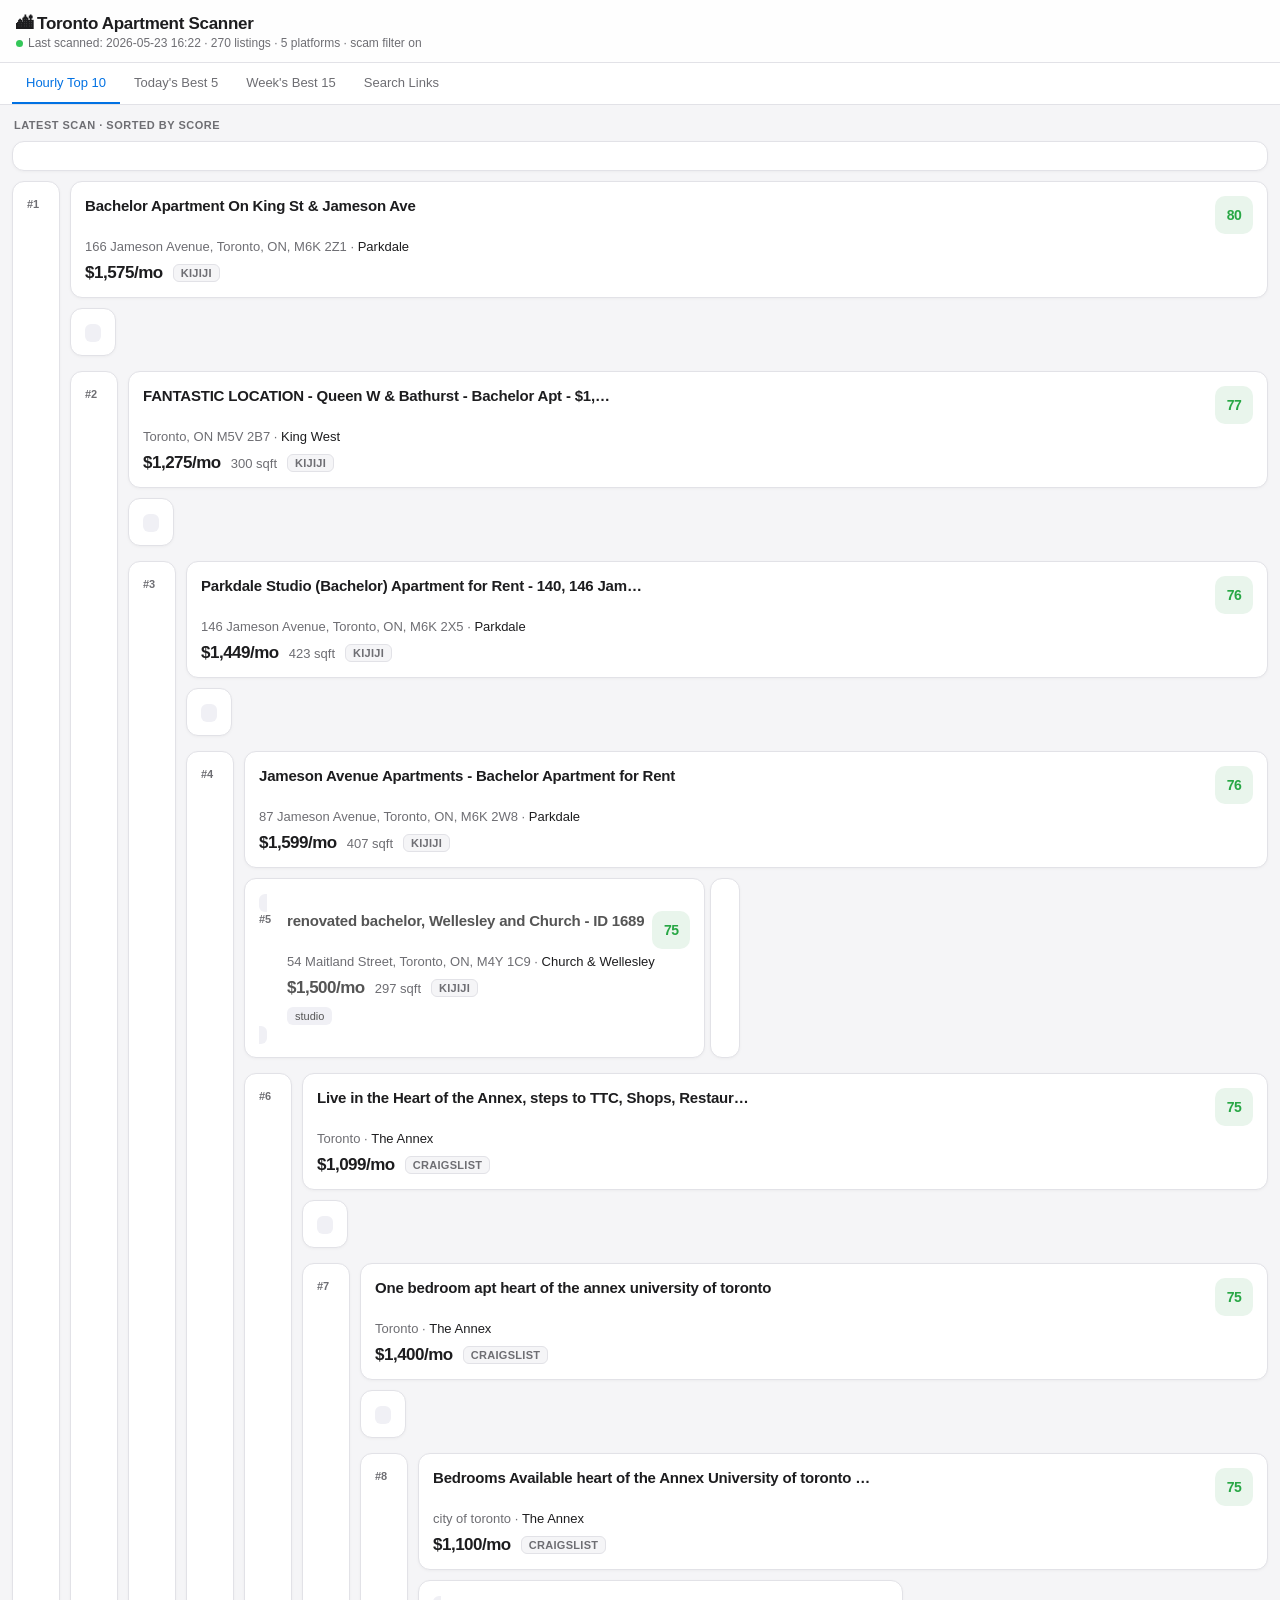
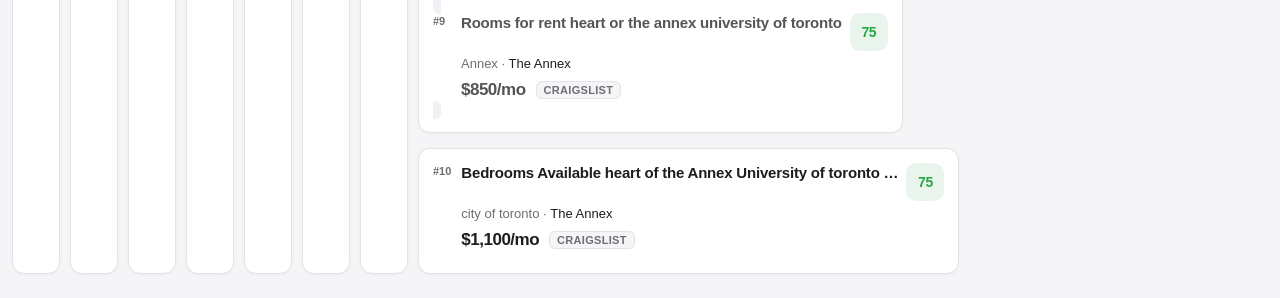
==== commit 90cc25a3: "Update scanner dashboard — 270 listings, scam filter, 2026-05-23 16:22 Scam filter applied (no more " ====
--- a/apt-629e1b6b12ad5790/index.html
+++ b/apt-629e1b6b12ad5790/index.html
@@ -6,200 +6,140 @@
 <meta name="robots" content="noindex, nofollow">
 <title>Toronto Apartment Scanner</title>
 <style>
-  * { box-sizing: border-box; margin: 0; padding: 0; }
-  :root {
-    --bg: #f5f5f7; --card: #fff; --border: #e2e2e7;
-    --text: #1d1d1f; --sub: #6e6e73;
-    --green: #28a745; --green-bg: #e9f5ec;
-    --yellow: #d4820a; --yellow-bg: #fef3cd;
-    --tag-bg: #e8f0fe; --tag: #1a56c4;
-    --accent: #0071e3; --radius: 12px;
-  }
-  body { font-family: -apple-system, BlinkMacSystemFont, 'SF Pro Text', 'Segoe UI', sans-serif; background: var(--bg); color: var(--text); min-height: 100vh; }
-  header { background: rgba(255,255,255,0.85); backdrop-filter: saturate(180%) blur(20px); -webkit-backdrop-filter: saturate(180%) blur(20px); border-bottom: 1px solid var(--border); padding: 14px 16px 12px; position: sticky; top: 0; z-index: 100; }
-  header h1 { font-size: 17px; font-weight: 600; letter-spacing: -0.3px; }
-  header p { font-size: 12px; color: var(--sub); margin-top: 2px; }
-  .pulse { display: inline-block; width: 7px; height: 7px; background: #34c759; border-radius: 50%; margin-right: 5px; animation: pulse 2s infinite; }
-  @keyframes pulse { 0%, 100% { opacity: 1; } 50% { opacity: 0.4; } }
-  nav { display: flex; overflow-x: auto; scrollbar-width: none; padding: 0 12px; background: var(--card); border-bottom: 1px solid var(--border); }
-  nav::-webkit-scrollbar { display: none; }
-  nav button { flex-shrink: 0; background: none; border: none; padding: 12px 14px; font-size: 13px; font-weight: 500; color: var(--sub); cursor: pointer; border-bottom: 2px solid transparent; white-space: nowrap; font-family: inherit; transition: color 0.15s; }
-  nav button.active { color: var(--accent); border-bottom-color: var(--accent); }
-  .tab-content { display: none; padding: 14px 12px; }
-  .tab-content.active { display: block; }
-  .section-label { font-size: 11px; font-weight: 600; text-transform: uppercase; letter-spacing: 0.5px; color: var(--sub); margin-bottom: 10px; padding-left: 2px; }
-  a.card { display: block; background: var(--card); border-radius: var(--radius); padding: 14px; margin-bottom: 10px; border: 1px solid var(--border); box-shadow: 0 1px 3px rgba(0,0,0,0.04); text-decoration: none; color: inherit; -webkit-tap-highlight-color: transparent; transition: background 0.1s; }
-  a.card:active { background: #f0f0f5; }
-  .card-header { display: flex; align-items: flex-start; justify-content: space-between; gap: 8px; }
-  .card-title { font-size: 15px; font-weight: 600; letter-spacing: -0.2px; line-height: 1.3; flex: 1; }
-  .score-badge { flex-shrink: 0; width: 38px; height: 38px; border-radius: 10px; display: flex; align-items: center; justify-content: center; font-size: 14px; font-weight: 700; letter-spacing: -0.5px; }
-  .score-green { background: var(--green-bg); color: var(--green); }
-  .score-yellow { background: var(--yellow-bg); color: var(--yellow); }
-  .card-addr { font-size: 13px; color: var(--sub); margin-top: 5px; white-space: nowrap; overflow: hidden; text-overflow: ellipsis; }
-  .card-addr strong { color: var(--text); font-weight: 500; }
-  .card-meta { display: flex; align-items: center; gap: 10px; margin-top: 9px; flex-wrap: wrap; }
-  .price { font-size: 17px; font-weight: 700; letter-spacing: -0.5px; }
-  .sqft { font-size: 13px; color: var(--sub); }
-  .source-badge { font-size: 11px; font-weight: 600; padding: 2px 7px; background: var(--bg); border: 1px solid var(--border); border-radius: 6px; color: var(--sub); text-transform: uppercase; letter-spacing: 0.3px; }
-  .tags { display: flex; flex-wrap: wrap; gap: 5px; margin-top: 9px; }
-  .tag { font-size: 11px; font-weight: 500; padding: 3px 8px; border-radius: 6px; background: #f0f0f5; color: #555; }
-  .tag.match { background: var(--tag-bg); color: var(--tag); }
-  .rank-num { font-size: 11px; font-weight: 700; color: var(--sub); min-width: 18px; padding-top: 2px; flex-shrink: 0; }
-  .card-row { display: flex; gap: 10px; }
-  .card-inner { flex: 1; min-width: 0; }
-  .links-grid { display: grid; grid-template-columns: 1fr 1fr; gap: 8px; }
-  a.link-card { background: var(--card); border: 1px solid var(--border); border-radius: var(--radius); padding: 14px 12px; text-decoration: none; color: var(--text); display: flex; align-items: center; gap: 8px; box-shadow: 0 1px 3px rgba(0,0,0,0.04); transition: background 0.12s; -webkit-tap-highlight-color: transparent; }
-  a.link-card:active { background: #f0f0f5; }
-  .link-icon { font-size: 20px; flex-shrink: 0; }
-  .link-name { font-size: 13px; font-weight: 600; line-height: 1.2; }
-  .link-desc { font-size: 11px; color: var(--sub); margin-top: 1px; }
-  .link-arrow { margin-left: auto; color: var(--sub); font-size: 14px; flex-shrink: 0; }
-  .search-note { font-size: 12px; color: var(--sub); background: var(--card); border: 1px solid var(--border); border-radius: var(--radius); padding: 10px 12px; margin-bottom: 12px; line-height: 1.5; }
-  .search-note strong { color: var(--text); }
+  *{box-sizing:border-box;margin:0;padding:0}
+  :root{--bg:#f5f5f7;--card:#fff;--border:#e2e2e7;--text:#1d1d1f;--sub:#6e6e73;--green:#28a745;--green-bg:#e9f5ec;--yellow:#d4820a;--yellow-bg:#fef3cd;--tag-bg:#e8f0fe;--tag:#1a56c4;--accent:#0071e3;--radius:12px}
+  body{font-family:-apple-system,BlinkMacSystemFont,'SF Pro Text','Segoe UI',sans-serif;background:var(--bg);color:var(--text);min-height:100vh}
+  header{background:rgba(255,255,255,0.85);backdrop-filter:saturate(180%) blur(20px);-webkit-backdrop-filter:saturate(180%) blur(20px);border-bottom:1px solid var(--border);padding:14px 16px 12px;position:sticky;top:0;z-index:100}
+  header h1{font-size:17px;font-weight:600;letter-spacing:-0.3px}
+  header p{font-size:12px;color:var(--sub);margin-top:2px}
+  .pulse{display:inline-block;width:7px;height:7px;background:#34c759;border-radius:50%;margin-right:5px;animation:pulse 2s infinite}
+  @keyframes pulse{0%,100%{opacity:1}50%{opacity:0.4}}
+  nav{display:flex;overflow-x:auto;scrollbar-width:none;padding:0 12px;background:var(--card);border-bottom:1px solid var(--border)}
+  nav::-webkit-scrollbar{display:none}
+  nav button{flex-shrink:0;background:none;border:none;padding:12px 14px;font-size:13px;font-weight:500;color:var(--sub);cursor:pointer;border-bottom:2px solid transparent;white-space:nowrap;font-family:inherit;transition:color 0.15s}
+  nav button.active{color:var(--accent);border-bottom-color:var(--accent)}
+  .tab-content{display:none;padding:14px 12px}
+  .tab-content.active{display:block}
+  .section-label{font-size:11px;font-weight:600;text-transform:uppercase;letter-spacing:0.5px;color:var(--sub);margin-bottom:10px;padding-left:2px}
+  a.card{display:block;background:var(--card);border-radius:var(--radius);padding:14px;margin-bottom:10px;border:1px solid var(--border);box-shadow:0 1px 3px rgba(0,0,0,0.04);text-decoration:none;color:inherit;-webkit-tap-highlight-color:transparent;transition:background 0.1s}
+  a.card:active{background:#f0f0f5}
+  .card-header{display:flex;align-items:flex-start;justify-content:space-between;gap:8px}
+  .card-title{font-size:15px;font-weight:600;letter-spacing:-0.2px;line-height:1.3;flex:1}
+  .score-badge{flex-shrink:0;width:38px;height:38px;border-radius:10px;display:flex;align-items:center;justify-content:center;font-size:14px;font-weight:700;letter-spacing:-0.5px}
+  .score-green{background:var(--green-bg);color:var(--green)}
+  .score-yellow{background:var(--yellow-bg);color:var(--yellow)}
+  .card-addr{font-size:13px;color:var(--sub);margin-top:5px;white-space:nowrap;overflow:hidden;text-overflow:ellipsis}
+  .card-addr strong{color:var(--text);font-weight:500}
+  .card-meta{display:flex;align-items:center;gap:10px;margin-top:9px;flex-wrap:wrap}
+  .price{font-size:17px;font-weight:700;letter-spacing:-0.5px}
+  .sqft{font-size:13px;color:var(--sub)}
+  .source-badge{font-size:11px;font-weight:600;padding:2px 7px;background:var(--bg);border:1px solid var(--border);border-radius:6px;color:var(--sub);text-transform:uppercase;letter-spacing:0.3px}
+  .tags{display:flex;flex-wrap:wrap;gap:5px;margin-top:9px}
+  .tag{font-size:11px;font-weight:500;padding:3px 8px;border-radius:6px;background:#f0f0f5;color:#555}
+  .tag.match{background:var(--tag-bg);color:var(--tag)}
+  .rank-num{font-size:11px;font-weight:700;color:var(--sub);min-width:18px;padding-top:2px;flex-shrink:0}
+  .card-row{display:flex;gap:10px}
+  .card-inner{flex:1;min-width:0}
+  .links-grid{display:grid;grid-template-columns:1fr 1fr;gap:8px}
+  a.link-card{background:var(--card);border:1px solid var(--border);border-radius:var(--radius);padding:14px 12px;text-decoration:none;color:var(--text);display:flex;align-items:center;gap:8px;box-shadow:0 1px 3px rgba(0,0,0,0.04);transition:background 0.12s;-webkit-tap-highlight-color:transparent}
+  a.link-card:active{background:#f0f0f5}
+  .link-icon{font-size:20px;flex-shrink:0}
+  .link-name{font-size:13px;font-weight:600;line-height:1.2}
+  .link-desc{font-size:11px;color:var(--sub);margin-top:1px}
+  .link-arrow{margin-left:auto;color:var(--sub);font-size:14px;flex-shrink:0}
+  .search-note{font-size:12px;color:var(--sub);background:var(--card);border:1px solid var(--border);border-radius:var(--radius);padding:10px 12px;margin-bottom:12px;line-height:1.5}
+  .search-note strong{color:var(--text)}
 </style>
 </head>
 <body>
-
 <header>
-  <h1>🏙 Toronto Apartment Scanner</h1>
-  <p><span class="pulse"></span>Last scanned: 2026-05-22 19:54 · 278 listings · 5 platforms</p>
+  <h1>&#x1F3D9; Toronto Apartment Scanner</h1>
+  <p><span class="pulse"></span>Last scanned: 2026-05-23 16:22 · 270 listings · 5 platforms · scam filter on</p>
 </header>
-
 <nav>
   <button class="active" onclick="showTab('hourly',this)">Hourly Top 10</button>
   <button onclick="showTab('today',this)">Today's Best 5</button>
   <button onclick="showTab('week',this)">Week's Best 15</button>
   <button onclick="showTab('links',this)">Search Links</button>
 </nav>
-
 <div class="tab-content active" id="tab-hourly">
-  <p class="section-label">Latest scan · sorted by score</p>
+  <p class="section-label">Latest scan &middot; sorted by score</p>
   <div id="list-hourly"></div>
 </div>
 <div class="tab-content" id="tab-today">
-  <p class="section-label">Top 5 · today's highest scores</p>
+  <p class="section-label">Top 5 &middot; today's highest scores</p>
   <div id="list-today"></div>
 </div>
 <div class="tab-content" id="tab-week">
-  <p class="section-label">Top 15 · past 7 days</p>
+  <p class="section-label">Top 15 &middot; past 7 days</p>
   <div id="list-week"></div>
 </div>
 <div class="tab-content" id="tab-links">
-  <p class="search-note"><strong>Pre-filtered links</strong> — same 5 sources the scanner monitors, plus manual extras. Tap to search directly.</p>
+  <p class="search-note"><strong>Pre-filtered links</strong> &mdash; same 5 sources the scanner monitors, plus extras. Tap to search directly.</p>
   <div class="links-grid">
-    <a class="link-card" href="https://www.kijiji.ca/b-apartments-condos/city-of-toronto/1+bedroom/c37l1700273?price=__1900&bedrooms=1&ad=offering&sort=dateDesc" target="_blank" rel="noopener">
-      <span class="link-icon">🏠</span><div><div class="link-name">Kijiji</div><div class="link-desc">1BR · under $1,900</div></div><span class="link-arrow">›</span>
-    </a>
-    <a class="link-card" href="https://rentals.ca/toronto?rentrange=0-1900&beds=1&type=apartment" target="_blank" rel="noopener">
-      <span class="link-icon">🏢</span><div><div class="link-name">Rentals.ca</div><div class="link-desc">1BR · under $1,900</div></div><span class="link-arrow">›</span>
-    </a>
-    <a class="link-card" href="https://toronto.craigslist.org/search/apa?min_price=800&max_price=1900&min_bedrooms=1&max_bedrooms=1" target="_blank" rel="noopener">
-      <span class="link-icon">📋</span><div><div class="link-name">Craigslist</div><div class="link-desc">1BR · under $1,900</div></div><span class="link-arrow">›</span>
-    </a>
-    <a class="link-card" href="https://www.zumper.com/apartments-for-rent/toronto-on/1-beds?price-max=1900" target="_blank" rel="noopener">
-      <span class="link-icon">🔍</span><div><div class="link-name">Zumper</div><div class="link-desc">1BR · under $1,900</div></div><span class="link-arrow">›</span>
-    </a>
-    <a class="link-card" href="https://www.padmapper.com/apartments/toronto-on?box=-79.46,43.64,-79.4,43.675&min-bedrooms=1&max-bedrooms=1&max-price=1900" target="_blank" rel="noopener">
-      <span class="link-icon">🗺</span><div><div class="link-name">PadMapper</div><div class="link-desc">1BR · under $1,900</div></div><span class="link-arrow">›</span>
-    </a>
-    <a class="link-card" href="https://www.facebook.com/marketplace/toronto/propertyrentals?minPrice=800&maxPrice=1900&minBedrooms=1&maxBedrooms=1" target="_blank" rel="noopener">
-      <span class="link-icon">📘</span><div><div class="link-name">Facebook Marketplace</div><div class="link-desc">1BR · under $1,900</div></div><span class="link-arrow">›</span>
-    </a>
-    <a class="link-card" href="https://www.realtor.ca/map#ZoomLevel=14&LatitudeMax=43.675&LatitudeMin=43.64&LongitudeMax=-79.4&LongitudeMin=-79.46&Sort=6-D&PropertyTypeGroupID=1&TransactionTypeId=3&BedRange=1-1&PriceMax=1900" target="_blank" rel="noopener">
-      <span class="link-icon">🔑</span><div><div class="link-name">Realtor.ca</div><div class="link-desc">1BR · under $1,900</div></div><span class="link-arrow">›</span>
-    </a>
-    <a class="link-card" href="https://liv.rent/rental-listings/toronto?beds=1&max_price=1900&property_type=apartment" target="_blank" rel="noopener">
-      <span class="link-icon">🌿</span><div><div class="link-name">liv.rent</div><div class="link-desc">1BR · under $1,900</div></div><span class="link-arrow">›</span>
-    </a>
-    <a class="link-card" href="https://www.viewit.ca/toronto-apartments-for-rent/?bedroom=1&price_max=1900" target="_blank" rel="noopener">
-      <span class="link-icon">👁</span><div><div class="link-name">ViewIt.ca</div><div class="link-desc">1BR · under $1,900</div></div><span class="link-arrow">›</span>
-    </a>
-    <a class="link-card" href="https://condos.ca/toronto/rentals?beds=1-1&rent_max=1900&type=apartment" target="_blank" rel="noopener">
-      <span class="link-icon">🏙</span><div><div class="link-name">Condos.ca</div><div class="link-desc">1BR · under $1,900</div></div><span class="link-arrow">›</span>
-    </a>
-    <a class="link-card" href="https://housesigma.com/bkv2/web/rent/listing?municipality=10343&bedrooms=1&price_max=1900" target="_blank" rel="noopener">
-      <span class="link-icon">📊</span><div><div class="link-name">HouseSigma</div><div class="link-desc">1BR · under $1,900</div></div><span class="link-arrow">›</span>
-    </a>
-    <a class="link-card" href="https://torontorentals.com/toronto?beds=1&type=apartment&p_max=1900" target="_blank" rel="noopener">
-      <span class="link-icon">🏡</span><div><div class="link-name">TorontoRentals</div><div class="link-desc">1BR · under $1,900</div></div><span class="link-arrow">›</span>
-    </a>
-    <a class="link-card" href="https://www.blogto.com/classifieds/toronto-apartments-for-rent/" target="_blank" rel="noopener">
-      <span class="link-icon">📰</span><div><div class="link-name">BlogTO</div><div class="link-desc">1BR · under $1,900</div></div><span class="link-arrow">›</span>
-    </a>
+    <a class="link-card" href="https://www.kijiji.ca/b-apartments-condos/city-of-toronto/1+bedroom/c37l1700273?price=__1900&bedrooms=1&ad=offering&sort=dateDesc" target="_blank" rel="noopener"><span class="link-icon">🏠</span><div><div class="link-name">Kijiji</div><div class="link-desc">1BR · under $1,900</div></div><span class="link-arrow">›</span></a>
+    <a class="link-card" href="https://rentals.ca/toronto?rentrange=0-1900&beds=1&type=apartment" target="_blank" rel="noopener"><span class="link-icon">🏢</span><div><div class="link-name">Rentals.ca</div><div class="link-desc">1BR · under $1,900</div></div><span class="link-arrow">›</span></a>
+    <a class="link-card" href="https://toronto.craigslist.org/search/apa?min_price=800&max_price=1900&min_bedrooms=1&max_bedrooms=1" target="_blank" rel="noopener"><span class="link-icon">📋</span><div><div class="link-name">Craigslist</div><div class="link-desc">1BR · under $1,900</div></div><span class="link-arrow">›</span></a>
+    <a class="link-card" href="https://www.zumper.com/apartments-for-rent/toronto-on/1-beds?price-max=1900" target="_blank" rel="noopener"><span class="link-icon">🔍</span><div><div class="link-name">Zumper</div><div class="link-desc">1BR · under $1,900</div></div><span class="link-arrow">›</span></a>
+    <a class="link-card" href="https://www.padmapper.com/apartments/toronto-on?box=-79.46,43.64,-79.4,43.675&min-bedrooms=1&max-bedrooms=1&max-price=1900" target="_blank" rel="noopener"><span class="link-icon">🗺</span><div><div class="link-name">PadMapper</div><div class="link-desc">1BR · under $1,900</div></div><span class="link-arrow">›</span></a>
+    <a class="link-card" href="https://www.facebook.com/marketplace/toronto/propertyrentals?minPrice=800&maxPrice=1900&minBedrooms=1&maxBedrooms=1" target="_blank" rel="noopener"><span class="link-icon">📘</span><div><div class="link-name">Facebook Marketplace</div><div class="link-desc">1BR · under $1,900</div></div><span class="link-arrow">›</span></a>
+    <a class="link-card" href="https://www.realtor.ca/map#ZoomLevel=14&LatitudeMax=43.675&LatitudeMin=43.64&LongitudeMax=-79.4&LongitudeMin=-79.46&Sort=6-D&PropertyTypeGroupID=1&TransactionTypeId=3&BedRange=1-1&PriceMax=1900" target="_blank" rel="noopener"><span class="link-icon">🔑</span><div><div class="link-name">Realtor.ca</div><div class="link-desc">1BR · under $1,900</div></div><span class="link-arrow">›</span></a>
+    <a class="link-card" href="https://liv.rent/rental-listings/toronto?beds=1&max_price=1900&property_type=apartment" target="_blank" rel="noopener"><span class="link-icon">🌿</span><div><div class="link-name">liv.rent</div><div class="link-desc">1BR · under $1,900</div></div><span class="link-arrow">›</span></a>
+    <a class="link-card" href="https://www.viewit.ca/toronto-apartments-for-rent/?bedroom=1&price_max=1900" target="_blank" rel="noopener"><span class="link-icon">👁</span><div><div class="link-name">ViewIt.ca</div><div class="link-desc">1BR · under $1,900</div></div><span class="link-arrow">›</span></a>
+    <a class="link-card" href="https://condos.ca/toronto/rentals?beds=1-1&rent_max=1900&type=apartment" target="_blank" rel="noopener"><span class="link-icon">🏙</span><div><div class="link-name">Condos.ca</div><div class="link-desc">1BR · under $1,900</div></div><span class="link-arrow">›</span></a>
+    <a class="link-card" href="https://housesigma.com/bkv2/web/rent/listing?municipality=10343&bedrooms=1&price_max=1900" target="_blank" rel="noopener"><span class="link-icon">📊</span><div><div class="link-name">HouseSigma</div><div class="link-desc">1BR · under $1,900</div></div><span class="link-arrow">›</span></a>
+    <a class="link-card" href="https://torontorentals.com/toronto?beds=1&type=apartment&p_max=1900" target="_blank" rel="noopener"><span class="link-icon">🏡</span><div><div class="link-name">TorontoRentals</div><div class="link-desc">1BR · under $1,900</div></div><span class="link-arrow">›</span></a>
+    <a class="link-card" href="https://www.blogto.com/classifieds/toronto-apartments-for-rent/" target="_blank" rel="noopener"><span class="link-icon">📰</span><div><div class="link-name">BlogTO</div><div class="link-desc">1BR · under $1,900</div></div><span class="link-arrow">›</span></a>
   </div>
 </div>
-
 <script>
-const MATCH_TAGS = new Set([
-  'renovated','balcony','bright','outdoor space','studio','heritage',
-  'above shop','utils incl','top floor','quiet','central','spacious',
-  'hardwood','character','walk-up','low-rise'
-]);
-
+const MATCH=new Set(["above shop", "back unit", "balcony", "bright", "central", "character", "hardwood", "heritage", "low-rise", "main floor", "newly renovated", "outdoor space", "quiet", "renovated", "spacious", "studio", "top floor", "utils incl", "walk-up"]);
 const hourlyListings = [
-  {title:"289 BARTON AVENUE Toronto (Annex), Ontario",address:"BARTON AVENUE, Toronto (Annex), ON, M6G1R5",hood:"The Annex",price:"$399",sqft:"",score:100,source:"Kijiji",url:"https://www.kijiji.ca/v-apartments-condos/city-of-toronto/289-barton-avenue-toronto-annex-ontario/1737977037",tags:[]},
-  {title:"Queen w Spadina,June or July,$1699 utils inc,1br,renov over \u2026",address:"Toronto, ON M5V 2A9",hood:"King West",price:"$1,699",sqft:"555 sqft",score:85,source:"Kijiji",url:"https://www.kijiji.ca/v-apartments-condos/city-of-toronto/queen-w-spadina-june-or-july-1699-utils-inc-1br-renov-over-shop/1737995247",tags:["utils incl", "above shop"]},
-  {title:"Renovated bachelor for rent. Rent inclusive. (King and Duffe\u2026",address:"149 Cowan Avenue, Toronto, ON",hood:"Parkdale",price:"$1,100",sqft:"250 sqft",score:84,source:"Kijiji",url:"https://www.kijiji.ca/v-apartments-condos/city-of-toronto/renovated-bachelor-for-rent-rent-inclusive-king-and-dufferin/1733905050",tags:["renovated", "studio", "utils incl"]},
-  {title:"70 Spadina Road - Studio Apartment for Rent",address:"70 Spadina Road, Toronto, ON, M5R 2T6",hood:"The Annex",price:"$1,599",sqft:"376 sqft",score:79,source:"Kijiji",url:"https://www.kijiji.ca/v-apartments-condos/city-of-toronto/70-spadina-road-studio-apartment-for-rent/1736884558",tags:["studio"]},
-  {title:"Renovated 1 bedroom with balcony at Bathurst and Eglinton",address:"Gardiner Road, Toronto, ON",hood:"Bathurst",price:"$1,750",sqft:"526 sqft",score:79,source:"Kijiji",url:"https://www.kijiji.ca/v-apartments-condos/city-of-toronto/renovated-1-bedroom-with-balcony-at-bathurst-and-eglinton/1737995719",tags:["renovated", "balcony"]},
-  {title:"Roncesvalles Village (Sunnyside and Howard Park)",address:"Toronto, ON M6R 2S1",hood:"Roncesvalles",price:"$1,695",sqft:"350 sqft",score:79,source:"Kijiji",url:"https://www.kijiji.ca/v-apartments-condos/city-of-toronto/roncesvalles-village-sunnyside-and-howard-park/1737454631",tags:[]},
-  {title:"Private Room-1 of 3 Bedroom in Downtown Toronto incl. Utilit\u2026",address:"458 Spadina Avenue, Toronto, ON",hood:"Spadina",price:"$1,100",sqft:"800 sqft",score:78,source:"Kijiji",url:"https://www.kijiji.ca/v-apartments-condos/city-of-toronto/private-room-1-of-3-bedroom-in-downtown-toronto-incl-utilities/1738001248",tags:["private room"]},
-  {title:"1 - 911 DOVERCOURT ROAD Toronto (Palmerston-Little Italy), O\u2026",address:"- 911 DOVERCOURT ROAD, Toronto (Palmerston-Little Italy), ON, M6H2X6",hood:"Little Italy",price:"$399",sqft:"",score:78,source:"Kijiji",url:"https://www.kijiji.ca/v-apartments-condos/city-of-toronto/1-911-dovercourt-road-toronto-palmerston-little-italy-ontar/1737976973",tags:[]},
-  {title:"FANTASTIC LOCATION - Queen W/Bathurst - Bachelor Apt - Only \u2026",address:"Toronto",hood:"Bathurst",price:"$1,275",sqft:"",score:77,source:"Craigslist",url:"https://toronto.craigslist.org/tor/apa/d/toronto-fantastic-location-queen/7929715171.html",tags:["studio"]},
-  {title:"Parkdale Studio (Bachelor) Apartment for Rent - 140, 146 Jam\u2026",address:"146 Jameson Avenue, Toronto, ON, M6K 2X5",hood:"Parkdale",price:"$1,449",sqft:"423 sqft",score:76,source:"Kijiji",url:"https://www.kijiji.ca/v-apartments-condos/city-of-toronto/parkdale-studio-bachelor-apartment-for-rent-140-146-jameson/1729722586",tags:["studio"]}
-];
-
-const todayListings = [
-  {title:"289 BARTON AVENUE Toronto (Annex), Ontario",address:"BARTON AVENUE, Toronto (Annex), ON, M6G1R5",hood:"The Annex",price:"$399",sqft:"",score:100,source:"Kijiji",url:"https://www.kijiji.ca/v-apartments-condos/city-of-toronto/289-barton-avenue-toronto-annex-ontario/1737977037",tags:[]},
-  {title:"Queen w Spadina,June or July,$1699 utils inc,1br,renov over \u2026",address:"Toronto, ON M5V 2A9",hood:"King West",price:"$1,699",sqft:"555 sqft",score:85,source:"Kijiji",url:"https://www.kijiji.ca/v-apartments-condos/city-of-toronto/queen-w-spadina-june-or-july-1699-utils-inc-1br-renov-over-shop/1737995247",tags:["utils incl", "above shop"]},
-  {title:"Renovated bachelor for rent. Rent inclusive. (King and Duffe\u2026",address:"149 Cowan Avenue, Toronto, ON",hood:"Parkdale",price:"$1,100",sqft:"250 sqft",score:84,source:"Kijiji",url:"https://www.kijiji.ca/v-apartments-condos/city-of-toronto/renovated-bachelor-for-rent-rent-inclusive-king-and-dufferin/1733905050",tags:["renovated", "studio", "utils incl"]},
-  {title:"70 Spadina Road - Studio Apartment for Rent",address:"70 Spadina Road, Toronto, ON, M5R 2T6",hood:"The Annex",price:"$1,599",sqft:"376 sqft",score:79,source:"Kijiji",url:"https://www.kijiji.ca/v-apartments-condos/city-of-toronto/70-spadina-road-studio-apartment-for-rent/1736884558",tags:["studio"]},
-  {title:"Renovated 1 bedroom with balcony at Bathurst and Eglinton",address:"Gardiner Road, Toronto, ON",hood:"Bathurst",price:"$1,750",sqft:"526 sqft",score:79,source:"Kijiji",url:"https://www.kijiji.ca/v-apartments-condos/city-of-toronto/renovated-1-bedroom-with-balcony-at-bathurst-and-eglinton/1737995719",tags:["renovated", "balcony"]}
-];
-
-const weeklyListings = [
-  {title:"289 BARTON AVENUE Toronto (Annex), Ontario",address:"BARTON AVENUE, Toronto (Annex), ON, M6G1R5",hood:"The Annex",price:"$399",sqft:"",score:100,source:"Kijiji",url:"https://www.kijiji.ca/v-apartments-condos/city-of-toronto/289-barton-avenue-toronto-annex-ontario/1737977037",tags:[]},
-  {title:"Queen w Spadina,June or July,$1699 utils inc,1br,renov over \u2026",address:"Toronto, ON M5V 2A9",hood:"King West",price:"$1,699",sqft:"555 sqft",score:85,source:"Kijiji",url:"https://www.kijiji.ca/v-apartments-condos/city-of-toronto/queen-w-spadina-june-or-july-1699-utils-inc-1br-renov-over-shop/1737995247",tags:["utils incl", "above shop"]},
-  {title:"Renovated bachelor for rent. Rent inclusive. (King and Duffe\u2026",address:"149 Cowan Avenue, Toronto, ON",hood:"Parkdale",price:"$1,100",sqft:"250 sqft",score:84,source:"Kijiji",url:"https://www.kijiji.ca/v-apartments-condos/city-of-toronto/renovated-bachelor-for-rent-rent-inclusive-king-and-dufferin/1733905050",tags:["renovated", "studio", "utils incl"]},
-  {title:"70 Spadina Road - Studio Apartment for Rent",address:"70 Spadina Road, Toronto, ON, M5R 2T6",hood:"The Annex",price:"$1,599",sqft:"376 sqft",score:79,source:"Kijiji",url:"https://www.kijiji.ca/v-apartments-condos/city-of-toronto/70-spadina-road-studio-apartment-for-rent/1736884558",tags:["studio"]},
-  {title:"Renovated 1 bedroom with balcony at Bathurst and Eglinton",address:"Gardiner Road, Toronto, ON",hood:"Bathurst",price:"$1,750",sqft:"526 sqft",score:79,source:"Kijiji",url:"https://www.kijiji.ca/v-apartments-condos/city-of-toronto/renovated-1-bedroom-with-balcony-at-bathurst-and-eglinton/1737995719",tags:["renovated", "balcony"]},
-  {title:"Roncesvalles Village (Sunnyside and Howard Park)",address:"Toronto, ON M6R 2S1",hood:"Roncesvalles",price:"$1,695",sqft:"350 sqft",score:79,source:"Kijiji",url:"https://www.kijiji.ca/v-apartments-condos/city-of-toronto/roncesvalles-village-sunnyside-and-howard-park/1737454631",tags:[]},
-  {title:"Private Room-1 of 3 Bedroom in Downtown Toronto incl. Utilit\u2026",address:"458 Spadina Avenue, Toronto, ON",hood:"Spadina",price:"$1,100",sqft:"800 sqft",score:78,source:"Kijiji",url:"https://www.kijiji.ca/v-apartments-condos/city-of-toronto/private-room-1-of-3-bedroom-in-downtown-toronto-incl-utilities/1738001248",tags:["private room"]},
-  {title:"1 - 911 DOVERCOURT ROAD Toronto (Palmerston-Little Italy), O\u2026",address:"- 911 DOVERCOURT ROAD, Toronto (Palmerston-Little Italy), ON, M6H2X6",hood:"Little Italy",price:"$399",sqft:"",score:78,source:"Kijiji",url:"https://www.kijiji.ca/v-apartments-condos/city-of-toronto/1-911-dovercourt-road-toronto-palmerston-little-italy-ontar/1737976973",tags:[]},
-  {title:"FANTASTIC LOCATION - Queen W/Bathurst - Bachelor Apt - Only \u2026",address:"Toronto",hood:"Bathurst",price:"$1,275",sqft:"",score:77,source:"Craigslist",url:"https://toronto.craigslist.org/tor/apa/d/toronto-fantastic-location-queen/7929715171.html",tags:["studio"]},
+  {title:"Bachelor Apartment On King St & Jameson Ave",address:"166 Jameson Avenue, Toronto, ON, M6K 2Z1",hood:"Parkdale",price:"$1,575",sqft:"",score:80,source:"Kijiji",url:"https://www.kijiji.ca/v-apartments-condos/city-of-toronto/bachelor-apartment-on-king-st-jameson-ave/1736470244",tags:["studio"]},
+  {title:"FANTASTIC LOCATION - Queen W & Bathurst - Bachelor Apt - $1,\u2026",address:"Toronto, ON M5V 2B7",hood:"King West",price:"$1,275",sqft:"300 sqft",score:77,source:"Kijiji",url:"https://www.kijiji.ca/v-apartments-condos/city-of-toronto/fantastic-location-queen-w-bathurst-bachelor-apt-1-275/1738042336",tags:["studio"]},
   {title:"Parkdale Studio (Bachelor) Apartment for Rent - 140, 146 Jam\u2026",address:"146 Jameson Avenue, Toronto, ON, M6K 2X5",hood:"Parkdale",price:"$1,449",sqft:"423 sqft",score:76,source:"Kijiji",url:"https://www.kijiji.ca/v-apartments-condos/city-of-toronto/parkdale-studio-bachelor-apartment-for-rent-140-146-jameson/1729722586",tags:["studio"]},
-  {title:"jr1 Bedroom @ Bathurst & St. Clair",address:"1516 Bathurst St., Toronto, ON, M5P 3H3",hood:"Midtown",price:"$1,600",sqft:"400 sqft",score:75,source:"Kijiji",url:"https://www.kijiji.ca/v-apartments-condos/city-of-toronto/jr1-bedroom-bathurst-st-clair/1736799488",tags:[]},
-  {title:"renovated bachelor, Wellesley and Church - ID 220",address:"54 Maitland Street, Toronto, ON, M4Y 1C9",hood:"Church & Wellesley",price:"$1,600",sqft:"297 sqft",score:75,source:"Kijiji",url:"https://www.kijiji.ca/v-apartments-condos/city-of-toronto/renovated-bachelor-wellesley-and-church-id-220/1737553577",tags:["renovated", "studio"]},
+  {title:"Jameson Avenue Apartments - Bachelor Apartment for Rent",address:"87 Jameson Avenue, Toronto, ON, M6K 2W8",hood:"Parkdale",price:"$1,599",sqft:"407 sqft",score:76,source:"Kijiji",url:"https://www.kijiji.ca/v-apartments-condos/city-of-toronto/jameson-avenue-apartments-bachelor-apartment-for-rent/1721729294",tags:["studio"]},
+  {title:"renovated bachelor, Wellesley and Church - ID 1689",address:"54 Maitland Street, Toronto, ON, M4Y 1C9",hood:"Church & Wellesley",price:"$1,500",sqft:"297 sqft",score:75,source:"Kijiji",url:"https://www.kijiji.ca/v-apartments-condos/city-of-toronto/renovated-bachelor-wellesley-and-church-id-1689/1731852914",tags:["renovated", "studio"]},
   {title:"Live in the Heart of the Annex, steps to TTC, Shops, Restaur\u2026",address:"Toronto",hood:"The Annex",price:"$1,099",sqft:"",score:75,source:"Craigslist",url:"https://toronto.craigslist.org/tor/apa/d/central-toronto-live-in-the-heart-of/7932094841.html",tags:["central"]},
   {title:"One bedroom apt heart of the annex university of toronto",address:"Toronto",hood:"The Annex",price:"$1,400",sqft:"",score:75,source:"Craigslist",url:"https://toronto.craigslist.org/tor/apa/d/downtown-toronto-one-bedroom-apt-heart/7933725672.html",tags:["central"]},
-  {title:"Bedrooms Available heart of the Annex University of toronto \u2026",address:"city of toronto",hood:"The Annex",price:"$1,100",sqft:"",score:75,source:"Craigslist",url:"https://toronto.craigslist.org/tor/apa/d/downtown-toronto-bedrooms-available/7933725572.html",tags:["central"]}
+  {title:"Bedrooms Available heart of the Annex University of toronto \u2026",address:"city of toronto",hood:"The Annex",price:"$1,100",sqft:"",score:75,source:"Craigslist",url:"https://toronto.craigslist.org/tor/apa/d/downtown-toronto-bedrooms-available/7933725572.html",tags:["central"]},
+  {title:"Rooms for rent heart or the annex university of toronto",address:"Annex",hood:"The Annex",price:"$850",sqft:"",score:75,source:"Craigslist",url:"https://toronto.craigslist.org/tor/apa/d/central-toronto-rooms-for-rent-heart-or/7926989005.html",tags:[]},
+  {title:"Bedrooms Available heart of the Annex University of toronto \u2026",address:"city of toronto",hood:"The Annex",price:"$1,100",sqft:"",score:75,source:"Craigslist",url:"https://toronto.craigslist.org/tor/apa/d/downtown-toronto-bedrooms-available/7926989130.html",tags:["central"]}
 ];
-
-function renderCard(l, rank) {
-  const sc = l.score >= 75 ? 'score-green' : 'score-yellow';
-  const sqH = l.sqft ? `<span class="sqft">${l.sqft}</span>` : '';
-  const taH = l.tags.length
-    ? '<div class="tags">'+l.tags.map(t=>`<span class="tag${MATCH_TAGS.has(t)?' match':''}">` +t+'</span>').join('')+'</div>'
-    : '';
-  return `<a class="card" href="${l.url}" target="_blank" rel="noopener">
-    <div class="card-row">
-      <div class="rank-num">#${rank}</div>
-      <div class="card-inner">
-        <div class="card-header"><div class="card-title">${l.title}</div><div class="score-badge ${sc}">${l.score}</div></div>
-        <div class="card-addr">${l.address} · <strong>${l.hood}</strong></div>
-        <div class="card-meta"><span class="price">${l.price}/mo</span>${sqH}<span class="source-badge">${l.source}</span></div>
-        ${taH}
-      </div>
-    </div>
-  </a>`;
+const todayListings = [
+  {title:"Bachelor Apartment On King St & Jameson Ave",address:"166 Jameson Avenue, Toronto, ON, M6K 2Z1",hood:"Parkdale",price:"$1,575",sqft:"",score:80,source:"Kijiji",url:"https://www.kijiji.ca/v-apartments-condos/city-of-toronto/bachelor-apartment-on-king-st-jameson-ave/1736470244",tags:["studio"]},
+  {title:"FANTASTIC LOCATION - Queen W & Bathurst - Bachelor Apt - $1,\u2026",address:"Toronto, ON M5V 2B7",hood:"King West",price:"$1,275",sqft:"300 sqft",score:77,source:"Kijiji",url:"https://www.kijiji.ca/v-apartments-condos/city-of-toronto/fantastic-location-queen-w-bathurst-bachelor-apt-1-275/1738042336",tags:["studio"]},
+  {title:"Parkdale Studio (Bachelor) Apartment for Rent - 140, 146 Jam\u2026",address:"146 Jameson Avenue, Toronto, ON, M6K 2X5",hood:"Parkdale",price:"$1,449",sqft:"423 sqft",score:76,source:"Kijiji",url:"https://www.kijiji.ca/v-apartments-condos/city-of-toronto/parkdale-studio-bachelor-apartment-for-rent-140-146-jameson/1729722586",tags:["studio"]},
+  {title:"Jameson Avenue Apartments - Bachelor Apartment for Rent",address:"87 Jameson Avenue, Toronto, ON, M6K 2W8",hood:"Parkdale",price:"$1,599",sqft:"407 sqft",score:76,source:"Kijiji",url:"https://www.kijiji.ca/v-apartments-condos/city-of-toronto/jameson-avenue-apartments-bachelor-apartment-for-rent/1721729294",tags:["studio"]},
+  {title:"renovated bachelor, Wellesley and Church - ID 1689",address:"54 Maitland Street, Toronto, ON, M4Y 1C9",hood:"Church & Wellesley",price:"$1,500",sqft:"297 sqft",score:75,source:"Kijiji",url:"https://www.kijiji.ca/v-apartments-condos/city-of-toronto/renovated-bachelor-wellesley-and-church-id-1689/1731852914",tags:["renovated", "studio"]}
+];
+const weeklyListings = [
+  {title:"Bachelor Apartment On King St & Jameson Ave",address:"166 Jameson Avenue, Toronto, ON, M6K 2Z1",hood:"Parkdale",price:"$1,575",sqft:"",score:80,source:"Kijiji",url:"https://www.kijiji.ca/v-apartments-condos/city-of-toronto/bachelor-apartment-on-king-st-jameson-ave/1736470244",tags:["studio"]},
+  {title:"FANTASTIC LOCATION - Queen W & Bathurst - Bachelor Apt - $1,\u2026",address:"Toronto, ON M5V 2B7",hood:"King West",price:"$1,275",sqft:"300 sqft",score:77,source:"Kijiji",url:"https://www.kijiji.ca/v-apartments-condos/city-of-toronto/fantastic-location-queen-w-bathurst-bachelor-apt-1-275/1738042336",tags:["studio"]},
+  {title:"Parkdale Studio (Bachelor) Apartment for Rent - 140, 146 Jam\u2026",address:"146 Jameson Avenue, Toronto, ON, M6K 2X5",hood:"Parkdale",price:"$1,449",sqft:"423 sqft",score:76,source:"Kijiji",url:"https://www.kijiji.ca/v-apartments-condos/city-of-toronto/parkdale-studio-bachelor-apartment-for-rent-140-146-jameson/1729722586",tags:["studio"]},
+  {title:"Jameson Avenue Apartments - Bachelor Apartment for Rent",address:"87 Jameson Avenue, Toronto, ON, M6K 2W8",hood:"Parkdale",price:"$1,599",sqft:"407 sqft",score:76,source:"Kijiji",url:"https://www.kijiji.ca/v-apartments-condos/city-of-toronto/jameson-avenue-apartments-bachelor-apartment-for-rent/1721729294",tags:["studio"]},
+  {title:"renovated bachelor, Wellesley and Church - ID 1689",address:"54 Maitland Street, Toronto, ON, M4Y 1C9",hood:"Church & Wellesley",price:"$1,500",sqft:"297 sqft",score:75,source:"Kijiji",url:"https://www.kijiji.ca/v-apartments-condos/city-of-toronto/renovated-bachelor-wellesley-and-church-id-1689/1731852914",tags:["renovated", "studio"]},
+  {title:"Live in the Heart of the Annex, steps to TTC, Shops, Restaur\u2026",address:"Toronto",hood:"The Annex",price:"$1,099",sqft:"",score:75,source:"Craigslist",url:"https://toronto.craigslist.org/tor/apa/d/central-toronto-live-in-the-heart-of/7932094841.html",tags:["central"]},
+  {title:"One bedroom apt heart of the annex university of toronto",address:"Toronto",hood:"The Annex",price:"$1,400",sqft:"",score:75,source:"Craigslist",url:"https://toronto.craigslist.org/tor/apa/d/downtown-toronto-one-bedroom-apt-heart/7933725672.html",tags:["central"]},
+  {title:"Bedrooms Available heart of the Annex University of toronto \u2026",address:"city of toronto",hood:"The Annex",price:"$1,100",sqft:"",score:75,source:"Craigslist",url:"https://toronto.craigslist.org/tor/apa/d/downtown-toronto-bedrooms-available/7933725572.html",tags:["central"]},
+  {title:"Rooms for rent heart or the annex university of toronto",address:"Annex",hood:"The Annex",price:"$850",sqft:"",score:75,source:"Craigslist",url:"https://toronto.craigslist.org/tor/apa/d/central-toronto-rooms-for-rent-heart-or/7926989005.html",tags:[]},
+  {title:"Bedrooms Available heart of the Annex University of toronto \u2026",address:"city of toronto",hood:"The Annex",price:"$1,100",sqft:"",score:75,source:"Craigslist",url:"https://toronto.craigslist.org/tor/apa/d/downtown-toronto-bedrooms-available/7926989130.html",tags:["central"]},
+  {title:"One bedroom apt heart of the annex university of toronto",address:"Toronto",hood:"The Annex",price:"$1,400",sqft:"",score:75,source:"Craigslist",url:"https://toronto.craigslist.org/tor/apa/d/downtown-toronto-one-bedroom-apt-heart/7926989154.html",tags:["central"]},
+  {title:"Competitive price! 1 min Bloor-Ossington subway! Immediately!",address:"Toronto",hood:"Ossington",price:"$1,080",sqft:"",score:75,source:"Craigslist",url:"https://toronto.craigslist.org/tor/apa/d/west-toronto-competitive-price-min/7926572327.html",tags:[]},
+  {title:"Sherbourne Complex - Bachelor Apartment for Rent",address:"545 Sherbourne Street, Toronto, ON, M4X 1K8",hood:"Cabbagetown",price:"$1,590",sqft:"",score:73,source:"Kijiji",url:"https://www.kijiji.ca/v-apartments-condos/city-of-toronto/sherbourne-complex-bachelor-apartment-for-rent/1725549586",tags:["studio"]},
+  {title:"Parkdale Bachelor Apartment for Rent - 90 Jameson Avenue",address:"90 Jameson Avenue, Toronto, ON, M6K 2X6",hood:"Parkdale",price:"$1,649",sqft:"407 sqft",score:72,source:"Kijiji",url:"https://www.kijiji.ca/v-apartments-condos/city-of-toronto/parkdale-bachelor-apartment-for-rent-90-jameson-avenue/1729722559",tags:["studio"]},
+  {title:"Renovated bachelor, Church and Wellesley - ID 1272",address:"54 Maitland Street, Toronto, ON, M4Y 1C9",hood:"Church & Wellesley",price:"$1,675",sqft:"297 sqft",score:71,source:"Kijiji",url:"https://www.kijiji.ca/v-apartments-condos/city-of-toronto/renovated-bachelor-church-and-wellesley-id-1272/1737553572",tags:["renovated", "studio"]}
+];
+function renderCard(l,rank){
+  const sc=l.score>=75?'score-green':'score-yellow';
+  const sqH=l.sqft?'<span class="sqft">'+l.sqft+'</span>':'';
+  const taH=l.tags.length?'<div class="tags">'+l.tags.map(t=>'<span class="tag'+(MATCH.has(t)?' match':'')+'>'+t+'</span>').join('')+'</div>':'';
+  return '<a class="card" href="'+l.url+'" target="_blank" rel="noopener"><div class="card-row"><div class="rank-num">#'+rank+'</div><div class="card-inner"><div class="card-header"><div class="card-title">'+l.title+'</div><div class="score-badge '+sc+'">'+l.score+'</div></div><div class="card-addr">'+l.address+' &middot; <strong>'+l.hood+'</strong></div><div class="card-meta"><span class="price">'+l.price+'/mo</span>'+sqH+'<span class="source-badge">'+l.source+'</span></div>'+taH+'</div></div></a>';
 }
-
 function renderList(id,arr){document.getElementById(id).innerHTML=arr.map((l,i)=>renderCard(l,i+1)).join('');}
-
-renderList('list-hourly', hourlyListings);
-renderList('list-today',  todayListings);
-renderList('list-week',   weeklyListings);
-
+renderList('list-hourly',hourlyListings);
+renderList('list-today',todayListings);
+renderList('list-week',weeklyListings);
 function showTab(name,btn){
   document.querySelectorAll('.tab-content').forEach(e=>e.classList.remove('active'));
   document.querySelectorAll('nav button').forEach(e=>e.classList.remove('active'));
